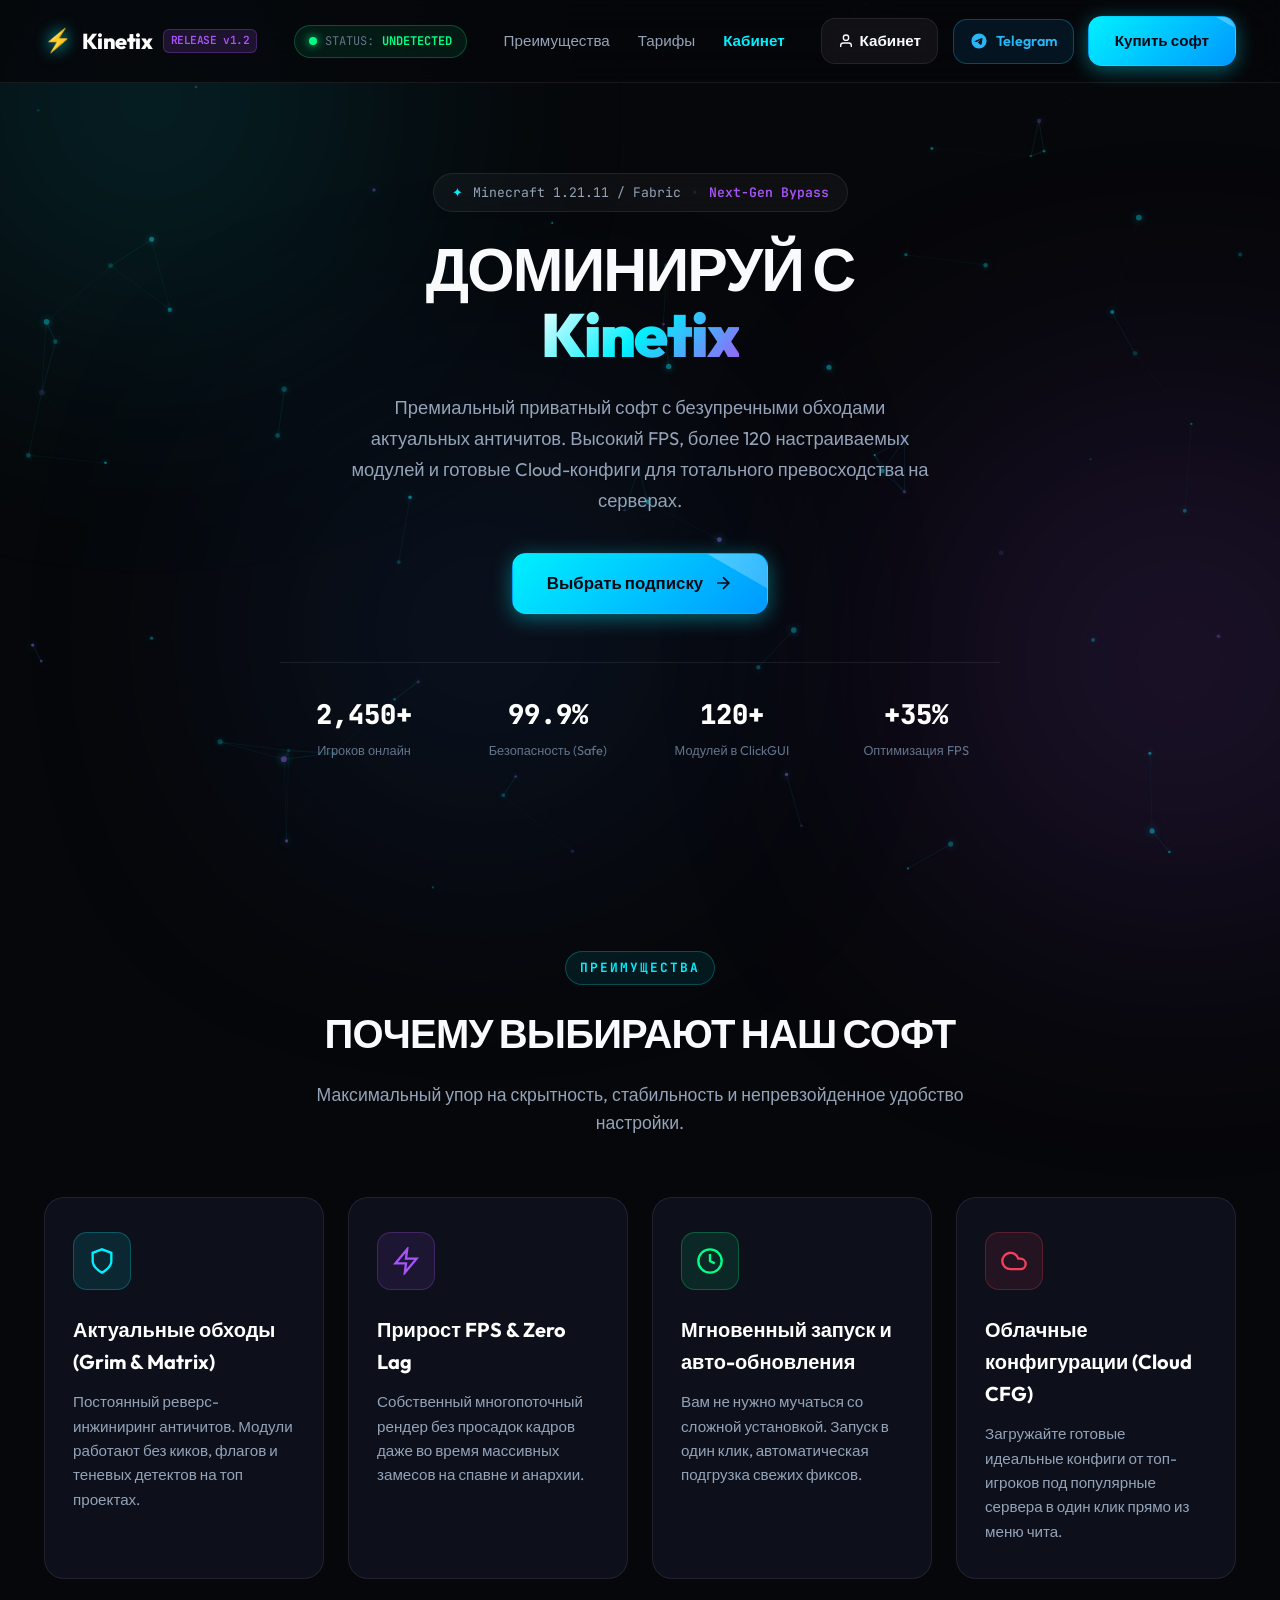
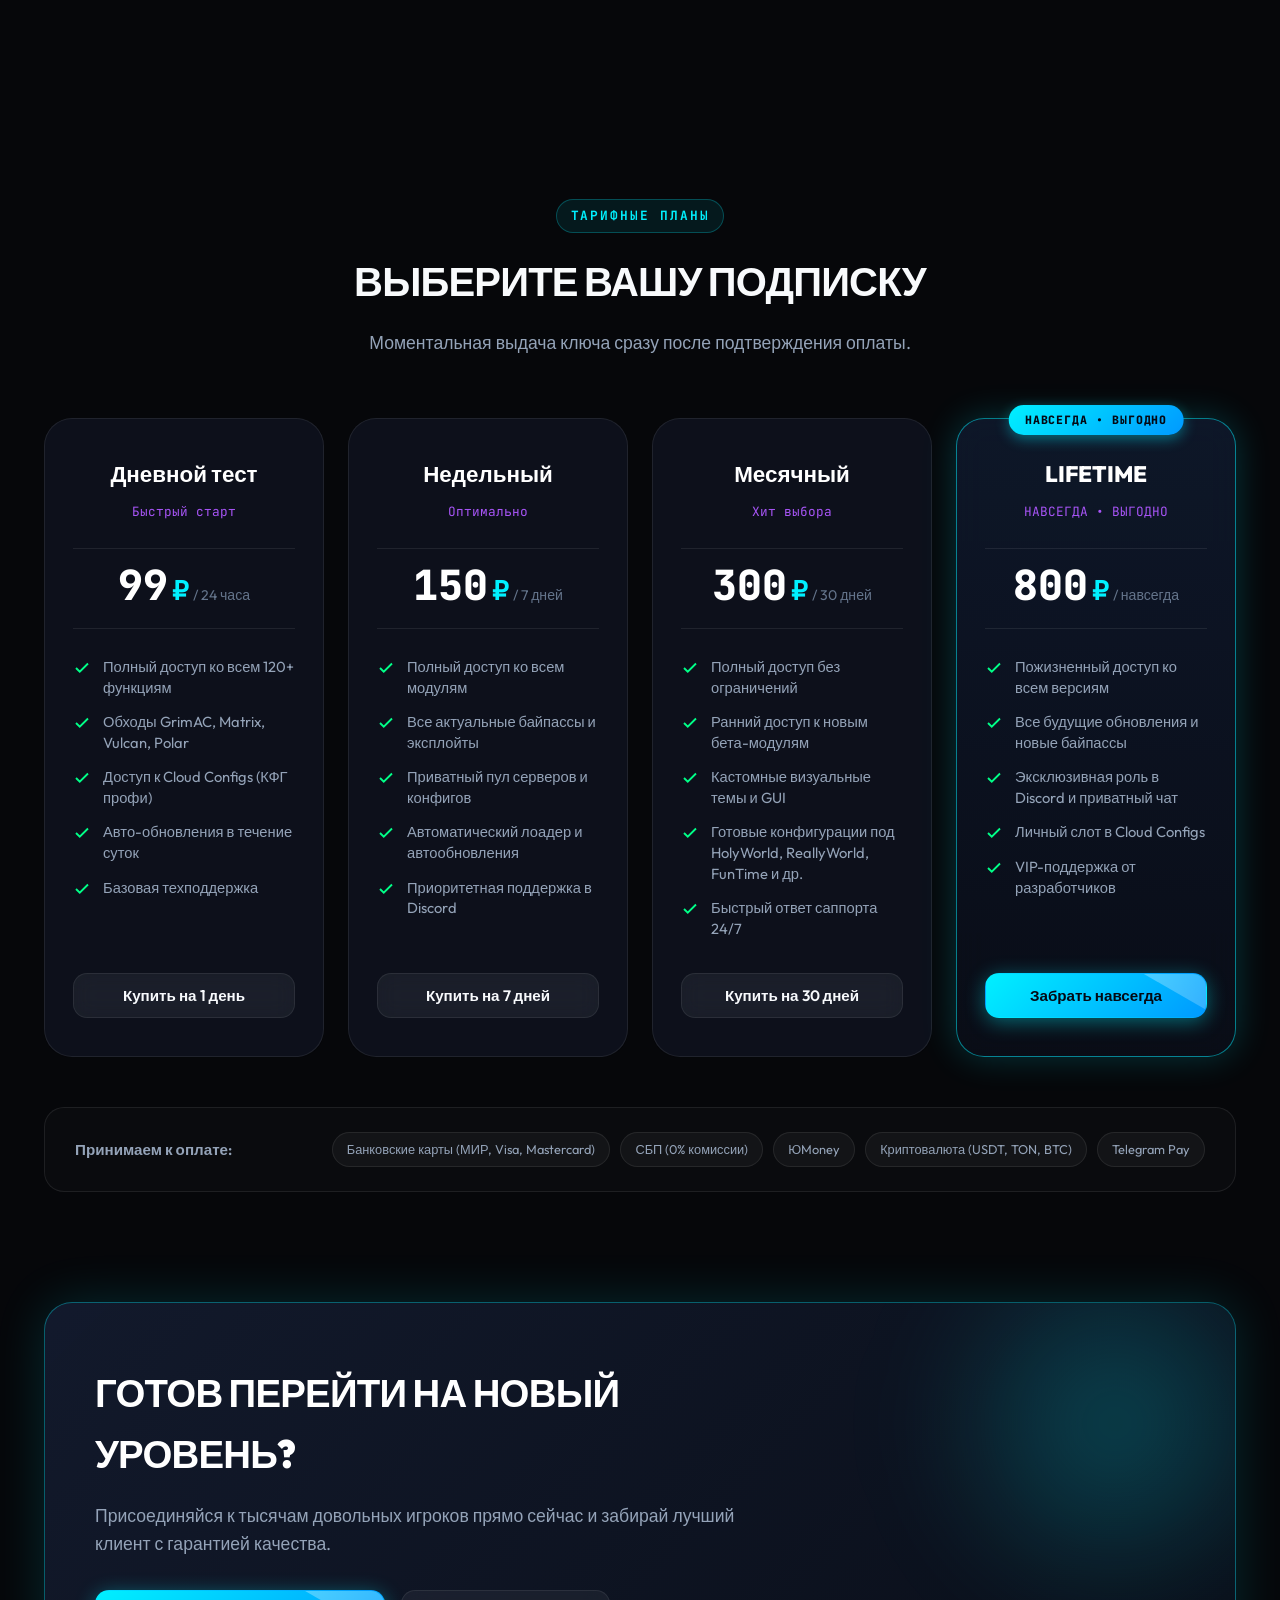
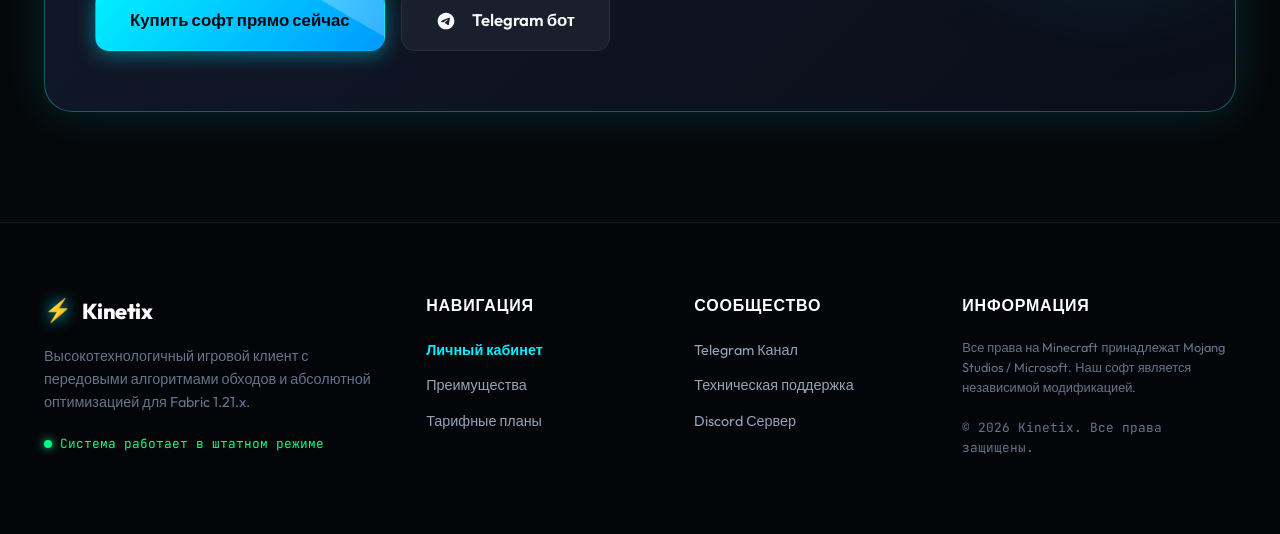
==== index.html @ cd83b794 "Add files via upload" ====
<!DOCTYPE html>
<html lang="ru">
<head>
  <meta charset="UTF-8">
  <meta name="viewport" content="width=device-width, initial-scale=1.0">
  <title>KINETIX CLIENT — Приватный софт для Minecraft 1.21.x</title>
  <meta name="description" content="Топовый приватный софт для Minecraft 1.21.x Fabric. Обходы GrimAC, Matrix, Vulcan. Высокий FPS, 120+ модулей, Cloud CFG.">
  <link rel="icon" type="image/svg+xml" href="data:image/svg+xml,<svg xmlns='http://www.w3.org/2000/svg' viewBox='0 0 100 100'><text y='.9em' font-size='90'>⚡</text></svg>">
  <link rel="preconnect" href="https://fonts.googleapis.com">
  <link rel="preconnect" href="https://fonts.gstatic.com" crossorigin>
  <link href="https://fonts.googleapis.com/css2?family=Outfit:wght@300;400;500;600;700;800;900&family=JetBrains+Mono:wght@400;500;700&display=swap" rel="stylesheet">
  <link rel="stylesheet" href="styles.css">
</head>
<body>
  <!-- Canvas для анимированных неоновых кибер-частиц -->
  <canvas id="cyberCanvas"></canvas>

  <!-- Фоновые неоновые световые пятна (Glow Orbs) -->
  <div class="glow-orb orb-1"></div>
  <div class="glow-orb orb-2"></div>
  <div class="glow-orb orb-3"></div>

  <!-- Навигация -->
  <header class="navbar">
    <div class="container nav-container">
      <a href="#" class="logo">
        <span class="logo-icon">⚡</span>
        <span class="logo-text" id="logoText">KINETIX</span>
        <span class="logo-badge" id="logoBadge">v1.2</span>
      </a>

      <div class="status-pill">
        <span class="status-dot"></span>
        <span class="status-title">STATUS:</span>
        <span class="status-value" id="navStatus">UNDETECTED</span>
      </div>

      <nav class="nav-links" id="navLinks">
        <a href="#features">Преимущества</a>
        <!-- <a href="#modules">Модули</a> -->
        <a href="#pricing">Тарифы</a>
        <!-- <a href="#faq">FAQ</a> -->
        <a href="dashboard.html" style="color: var(--neon-cyan); font-weight: 600;">Кабинет</a>
      </nav>

      <div class="nav-actions">
        <a href="dashboard.html" class="btn btn-secondary" id="navDashBtn" style="display: inline-flex; align-items: center; gap: 6px; padding: 10px 16px;">
          <svg width="16" height="16" viewBox="0 0 24 24" fill="none" stroke="currentColor" stroke-width="2">
            <path d="M20 21v-2a4 4 0 0 0-4-4H8a4 4 0 0 0-4 4v2"></path>
            <circle cx="12" cy="7" r="4"></circle>
          </svg>
          <span id="navDashText">Кабинет</span>
        </a>
        <a href="#" class="btn-community tg-btn" id="navTelegram" target="_blank" rel="noopener">
          <svg width="18" height="18" viewBox="0 0 24 24" fill="currentColor">
            <path d="M12 2C6.48 2 2 6.48 2 12s4.48 10 10 10 10-4.48 10-10S17.52 2 12 2zm4.64 6.8c-.15 1.58-.8 5.42-1.13 7.19-.14.75-.42 1-.68 1.03-.58.05-1.02-.38-1.58-.75-.88-.58-1.38-.94-2.23-1.5-.99-.65-.35-1.01.22-1.59.15-.15 2.71-2.48 2.76-2.69a.2.2 0 00-.05-.18c-.06-.05-.14-.03-.21-.02-.09.02-1.49.95-4.22 2.79-.4.27-.76.41-1.08.4-.36-.01-1.04-.2-1.55-.37-.63-.2-1.12-.31-1.08-.66.02-.18.27-.36.75-.55 2.92-1.27 4.86-2.11 5.83-2.51 2.78-1.16 3.35-1.36 3.73-1.36.08 0 .27.02.39.12.1.08.13.19.14.27-.01.06.01.24 0 .38z"/>
          </svg>
          Telegram
        </a>
        <a href="#pricing" class="btn btn-primary btn-glow">Купить софт</a>
        <button class="burger-btn" id="burgerBtn" aria-label="Меню">
          <span></span>
          <span></span>
          <span></span>
        </button>
      </div>
    </div>
  </header>

  <!-- Hero секция -->
  <section class="hero-section">
    <div class="container hero-grid">
      <div class="hero-content">
        <div class="hero-tag">
          <span class="tag-sparkle">✦</span>
          <span id="heroGameVersion">Minecraft 1.21.x / Fabric</span>
          <span class="tag-divider">•</span>
          <span class="tag-accent">Next-Gen Bypass</span>
        </div>

        <h1 class="hero-title">
          ДОМИНИРУЙ С <br>
          <span class="gradient-text neon-pulse" id="heroClientName">KINETIX</span>
        </h1>

        <p class="hero-subtitle">
          Премиальный приватный софт с безупречными обходами актуальных античитов. Высокий FPS, более 120 настраиваемых модулей и готовые Cloud-конфиги для тотального превосходства на серверах.
        </p>

        <div class="hero-cta-group">
          <a href="#pricing" class="btn btn-primary btn-xl btn-glow">
            <span>Выбрать подписку</span>
            <svg width="20" height="20" viewBox="0 0 24 24" fill="none" stroke="currentColor" stroke-width="2">
              <path d="M5 12h14M12 5l7 7-7 7"/>
            </svg>
          </a>
          <!-- <a href="#" class="btn btn-secondary btn-xl" id="heroDiscord" target="_blank" rel="noopener">
            <svg width="20" height="20" viewBox="0 0 24 24" fill="currentColor">
              <path d="M20.317 4.37a19.791 19.791 0 0 0-4.885-1.515.074.074 0 0 0-.079.037c-.21.375-.444.864-.608 1.25a18.27 18.27 0 0 0-5.487 0 12.64 12.64 0 0 0-.617-1.25.077.077 0 0 0-.079-.037A19.736 19.736 0 0 0 3.677 4.37a.07.07 0 0 0-.032.027C.533 9.046-.32 13.58.099 18.057a.082.082 0 0 0 .031.057 19.9 19.9 0 0 0 5.993 3.03.078.078 0 0 0 .084-.028 14.09 14.09 0 0 0 1.226-1.994.076.076 0 0 0-.041-.106 13.107 13.107 0 0 1-1.872-.892.077.077 0 0 1-.008-.128 10.2 10.2 0 0 0 .372-.292.074.074 0 0 1 .077-.01c3.929 1.793 8.18 1.793 12.061 0a.074.074 0 0 1 .078.01c.12.098.246.198.373.292a.077.077 0 0 1-.006.127 12.299 12.299 0 0 1-1.873.894.077.077 0 0 0-.041.107c.36.698.772 1.362 1.225 1.993a.076.076 0 0 0 .084.028 19.839 19.839 0 0 0 6.002-3.03.077.077 0 0 0 .032-.054c.5-5.177-.838-9.674-3.549-13.66a.061.061 0 0 0-.031-.028zM8.02 15.33c-1.183 0-2.157-1.085-2.157-2.419 0-1.333.956-2.419 2.157-2.419 1.21 0 2.176 1.096 2.157 2.42 0 1.333-.956 2.418-2.157 2.418zm7.975 0c-1.183 0-2.157-1.085-2.157-2.419 0-1.333.955-2.419 2.157-2.419 1.21 0 2.176 1.096 2.157 2.42 0 1.333-.946 2.418-2.157 2.418z"/>
            </svg>
            <span>Discord сообщество</span>
          </a> -->
        </div>

        <div class="hero-stats">
          <div class="stat-card">
            <div class="stat-num" id="statUsers">2,450+</div>
            <div class="stat-label">Игроков онлайн</div>
          </div>
          <div class="stat-card">
            <div class="stat-num neon-green" id="statBypasses">99.9%</div>
            <div class="stat-label">Безопасность (Safe)</div>
          </div>
          <div class="stat-card">
            <div class="stat-num" id="statModules">120+</div>
            <div class="stat-label">Модулей в ClickGUI</div>
          </div>
          <div class="stat-card">
            <div class="stat-num neon-cyan" id="statFps">+35%</div>
            <div class="stat-label">Оптимизация FPS</div>
          </div>
        </div>
      </div>

      <!-- Презентация актуального меню чита Kinetix (сохранена в коде, но скрыта) -->
      <div class="hero-visual" style="display: none;">
        <!-- Переключатель режимов презентации -->
        <div class="preview-mode-bar">
          <button class="preview-mode-btn active" data-view="clickgui">
            <span class="btn-dot"></span>
            <span>⚡ Актуальное ClickGUI</span>
          </button>
          <button class="preview-mode-btn" data-view="screenshot">
            <svg width="14" height="14" viewBox="0 0 24 24" fill="none" stroke="currentColor" stroke-width="2"><path d="M23 19a2 2 0 0 1-2 2H3a2 2 0 0 1-2-2V8a2 2 0 0 1 2-2h4l2-3h6l2 3h4a2 2 0 0 1 2 2z"/><circle cx="12" cy="13" r="4"/></svg>
            <span>📸 Скриншот из игры (HUD)</span>
          </button>
          <button class="preview-mode-btn" data-view="mainmenu">
            <svg width="14" height="14" viewBox="0 0 24 24" fill="none" stroke="currentColor" stroke-width="2"><polygon points="5 3 19 12 5 21 5 3"/></svg>
            <span>🌌 Главное меню 3D</span>
          </button>
        </div>

        <div class="preview-view active" id="viewClickGui">

          <!-- Верхняя плашка выбора тем оформления (Theme Bar из Gui.java) -->
          <div class="clickgui-theme-bar">
            <div class="theme-bar-left">
              <span class="theme-k-badge">K</span>
              <span class="theme-title">Kinetix client</span>
              <span class="theme-sep">/</span>
              <span class="theme-sub">Themes</span>
            </div>
            <div class="theme-palette">
              <button class="theme-dot active" data-color="#b829ea" data-glow="rgba(184, 41, 234, 0.45)" title="Neon Violet" style="--c: #b829ea;"></button>
              <button class="theme-dot" data-color="#00f0ff" data-glow="rgba(0, 240, 255, 0.45)" title="Cyber Cyan" style="--c: #00f0ff;"></button>
              <button class="theme-dot" data-color="#10b981" data-glow="rgba(16, 185, 129, 0.45)" title="Emerald Green" style="--c: #10b981;"></button>
              <button class="theme-dot" data-color="#ff6b4a" data-glow="rgba(255, 107, 74, 0.45)" title="Sunset Coral" style="--c: #ff6b4a;"></button>
              <button class="theme-dot" data-color="#f8fafc" data-glow="rgba(248, 250, 252, 0.35)" title="Monochrome White" style="--c: #f8fafc;"></button>
            </div>
          </div>

          <!-- Главное окно ClickGUI чита -->
          <div class="gui-window-wrapper">
            <div class="gui-window actual-clickgui">
              <div class="clickgui-layout">
                <!-- Сайдбар чита: буква K в левом верхнем углу и аватарка в нижнем углу -->
                <div class="clickgui-sidebar">
                  <div class="sidebar-top">
                    <!-- Буква K в левом верхнем углу меню чита -->
                    <div class="sidebar-k-logo" title="Kinetix Client">K</div>
                    <div class="sidebar-divider"></div>
                    <!-- Иконки категорий (Combat, Move, Render, Player, World, Configs) -->
                    <div class="sidebar-categories">
                      <button class="cat-btn active" data-category="combat" title="Combat (Бой)">
                        <span class="cat-icon">⚔️</span>
                        <span class="cat-label">Combat</span>
                      </button>
                      <button class="cat-btn" data-category="movement" title="Movement (Движение)">
                        <span class="cat-icon">⚡</span>
                        <span class="cat-label">Move</span>
                      </button>
                      <button class="cat-btn" data-category="render" title="Render (Визуалы / ESP)">
                        <span class="cat-icon">👁️</span>
                        <span class="cat-label">Render</span>
                      </button>
                      <button class="cat-btn" data-category="player" title="Player (Игрок)">
                        <span class="cat-icon">🛡️</span>
                        <span class="cat-label">Player</span>
                      </button>
                      <button class="cat-btn" data-category="world" title="World (Мир)">
                        <span class="cat-icon">🌐</span>
                        <span class="cat-label">World</span>
                      </button>
                      <button class="cat-btn" data-category="configs" title="Configs (Конфиги)">
                        <span class="cat-icon">⚙️</span>
                        <span class="cat-label">Configs</span>
                      </button>
                    </div>
                  </div>

                  <!-- Аватарка в левом нижнем углу меню (актуальный арт Kinetix) -->
                  <div class="sidebar-bottom">
                    <div class="clickgui-avatar-box" title="Профиль: btw1o (Владелец Kinetix)">
                      <img src="images/avatar.png" alt="Kinetix Avatar" class="clickgui-avatar-img">
                      <span class="avatar-online-dot"></span>
                    </div>
                  </div>
                </div>

                <!-- Основная рабочая область меню -->
                <div class="clickgui-main">
                  <!-- Верхняя полоса навигации и поиска -->
                  <div class="clickgui-header">
                    <div class="header-breadcrumb">
                      <span class="breadcrumb-k">K</span>
                      <span class="breadcrumb-client">Kinetix client</span>
                      <span class="breadcrumb-arrow">›</span>
                      <span class="breadcrumb-cat" id="guiActiveCatTitle">Combat</span>
                    </div>

                    <div class="header-search">
                      <svg width="13" height="13" viewBox="0 0 24 24" fill="none" stroke="currentColor" stroke-width="2"><circle cx="11" cy="11" r="8"/><line x1="21" y1="21" x2="16.65" y2="16.65"/></svg>
                      <input type="text" id="guiSearchInput" placeholder="Поиск модулей..." autocomplete="off">
                    </div>
                  </div>

                  <!-- Двухколоночный грид модулей чита -->
                  <div class="clickgui-modules-container" id="clickguiModulesGrid">
                    <!-- Заполняется скриптом из актуальной базы модулей -->
                  </div>

                </div>
              </div>
            </div>
            <div class="gui-glow-shadow" id="guiGlowShadow"></div>
          </div>
        </div>

        <!-- 2. Просмотр реального скриншота из игры (HUD + Водяной знак + ESP) -->
        <div class="preview-view" id="viewScreenshot" style="display: none;">
          <div class="screenshot-card">
            <div class="screenshot-header">
              <div class="sh-left">
                <span class="sh-badge-live">● LIVE SCREENSHOT</span>
                <span class="sh-title">Minecraft 1.21.4 (Fabric) — Kinetix Client HUD</span>
              </div>
              <a href="images/hud_preview.png" target="_blank" class="btn-open-full">
                <svg width="14" height="14" viewBox="0 0 24 24" fill="none" stroke="currentColor" stroke-width="2"><path d="M18 13v6a2 2 0 0 1-2 2H5a2 2 0 0 1-2-2V8a2 2 0 0 1 2-2h6"/><polyline points="15 3 21 3 21 9"/><line x1="10" y1="14" x2="21" y2="3"/></svg>
                В полном размере
              </a>
            </div>
            <div class="screenshot-img-box">
              <img src="images/hud_preview.png" alt="Kinetix Client In-game HUD" class="real-mc-screenshot">
              <div class="screenshot-pin pin-watermark">
                <div class="pin-dot"></div>
                <div class="pin-popup">Новый логотип K и водяной знак Kinetix client</div>
              </div>
              <div class="screenshot-pin pin-potions">
                <div class="pin-dot"></div>
                <div class="pin-popup">Статус активных зелий и эффектов</div>
              </div>
              <div class="screenshot-pin pin-esp">
                <div class="pin-dot"></div>
                <div class="pin-popup">ESP подсветка предметов и трассеры</div>
              </div>
            </div>
          </div>
        </div>

        <!-- 3. Просмотр 3D Главного меню чита -->
        <div class="preview-view" id="viewMainMenu" style="display: none;">
          <div class="screenshot-card">
            <div class="screenshot-header">
              <div class="sh-left">
                <span class="sh-badge-menu">★ 3D NEON DESIGN</span>
                <span class="sh-title">Фирменное главное меню и экран AltManager Kinetix</span>
              </div>
              <a href="images/banner.png" target="_blank" class="btn-open-full">
                <svg width="14" height="14" viewBox="0 0 24 24" fill="none" stroke="currentColor" stroke-width="2"><path d="M18 13v6a2 2 0 0 1-2 2H5a2 2 0 0 1-2-2V8a2 2 0 0 1 2-2h6"/><polyline points="15 3 21 3 21 9"/><line x1="10" y1="14" x2="21" y2="3"/></svg>
                В полном размере
              </a>
            </div>
            <div class="screenshot-img-box">
              <img src="images/banner.png" alt="Kinetix Client 3D Main Menu" class="real-mc-screenshot">
            </div>
          </div>
        </div>
      </div>
    </div>
  </section>

  <!-- Секция преимуществ -->
  <section class="section" id="features">
    <div class="container">
      <div class="section-header">
        <span class="badge-sub">ПРЕИМУЩЕСТВА</span>
        <h2 class="section-title">ПОЧЕМУ ВЫБИРАЮТ НАШ СОФТ</h2>
        <p class="section-desc">Максимальный упор на скрытность, стабильность и непревзойденное удобство настройки.</p>
      </div>

      <div class="features-grid">
        <div class="feature-card">
          <div class="feature-icon-box cyan">
            <svg width="28" height="28" viewBox="0 0 24 24" fill="none" stroke="currentColor" stroke-width="2">
              <path d="M12 22s8-4 8-10V5l-8-3-8 3v7c0 6 8 10 8 10z"/>
            </svg>
          </div>
          <h3>Актуальные обходы (Grim & Matrix)</h3>
          <p>Постоянный реверс-инжиниринг античитов. Модули работают без киков, флагов и теневых детектов на топ проектах.</p>
          <div class="card-glow"></div>
        </div>

        <div class="feature-card">
          <div class="feature-icon-box purple">
            <svg width="28" height="28" viewBox="0 0 24 24" fill="none" stroke="currentColor" stroke-width="2">
              <polygon points="13 2 3 14 12 14 11 22 21 10 12 10 13 2"/>
            </svg>
          </div>
          <h3>Прирост FPS & Zero Lag</h3>
          <p>Собственный многопоточный рендер без просадок кадров даже во время массивных замесов на спавне и анархии.</p>
          <div class="card-glow"></div>
        </div>

        <div class="feature-card">
          <div class="feature-icon-box green">
            <svg width="28" height="28" viewBox="0 0 24 24" fill="none" stroke="currentColor" stroke-width="2">
              <circle cx="12" cy="12" r="10"/>
              <polyline points="12 6 12 12 16 14"/>
            </svg>
          </div>
          <h3>Мгновенный запуск и авто-обновления</h3>
          <p>Вам не нужно мучаться со сложной установкой. Запуск в один клик, автоматическая подгрузка свежих фиксов.</p>
          <div class="card-glow"></div>
        </div>

        <div class="feature-card">
          <div class="feature-icon-box pink">
            <svg width="28" height="28" viewBox="0 0 24 24" fill="none" stroke="currentColor" stroke-width="2">
              <path d="M17.5 19H9a7 7 0 1 1 6.71-9h1.79a4.5 4.5 0 1 1 0 9Z"/>
            </svg>
          </div>
          <h3>Облачные конфигурации (Cloud CFG)</h3>
          <p>Загружайте готовые идеальные конфиги от топ-игроков под популярные сервера в один клик прямо из меню чита.</p>
          <div class="card-glow"></div>
        </div>
      </div>
    </div>
  </section>



  <!-- Секция модулей чита (сохранена в коде, но скрыта от отображения) -->
  <section class="section modules-section" id="modules" style="display: none;">
    <div class="container">
      <div class="section-header">
        <span class="badge-sub">ФУНКЦИОНАЛ</span>
        <h2 class="section-title">АРСЕНАЛ ИЗ 120+ МОДУЛЕЙ</h2>
        <p class="section-desc">Гибкая система настроек под любой стиль игры: от легитного PvP до жесткого рейдж-режима.</p>
      </div>

      <!-- Фильтр категорий -->
      <div class="module-filter-bar">
        <button class="filter-btn active" data-category="all">Все модули</button>
        <button class="filter-btn" data-category="combat">⚔️ Combat</button>
        <button class="filter-btn" data-category="movement">⚡ Movement</button>
        <button class="filter-btn" data-category="render">👁️ Visuals</button>
        <button class="filter-btn" data-category="player">🛡️ Player</button>
        <button class="filter-btn" data-category="world">🌐 World</button>
      </div>

      <!-- Грид модулей (заполняется динамически из config.js) -->
      <div class="modules-grid" id="modulesGrid"></div>
    </div>
  </section>

  <!-- Секция тарифов -->
  <section class="section pricing-section" id="pricing">
    <div class="container">
      <div class="section-header">
        <span class="badge-sub">ТАРИФНЫЕ ПЛАНЫ</span>
        <h2 class="section-title">ВЫБЕРИТЕ ВАШУ ПОДПИСКУ</h2>
        <p class="section-desc">Моментальная выдача ключа сразу после подтверждения оплаты.</p>
      </div>

      <div class="pricing-grid" id="pricingGrid">
        <!-- Карточки тарифов генерируются через config.js -->
      </div>

      <!-- Способы оплаты баннер -->
      <div class="payment-methods-banner">
        <span class="methods-title">Принимаем к оплате:</span>
        <div class="methods-list">
          <span class="pay-chip">Банковские карты (МИР, Visa, Mastercard)</span>
          <span class="pay-chip">СБП (0% комиссии)</span>
          <span class="pay-chip">ЮMoney</span>
          <span class="pay-chip">Криптовалюта (USDT, TON, BTC)</span>
          <span class="pay-chip">Telegram Pay</span>
        </div>
      </div>
    </div>
  </section>

  <!-- FAQ секция (сохранена в коде, но скрыта от отображения) -->
  <section class="section faq-section" id="faq" style="display: none;">
    <div class="container faq-container">
      <div class="section-header">
        <span class="badge-sub">FAQ</span>
        <h2 class="section-title">ЧАСТО ЗАДАВАЕМЫЕ ВОПРОСЫ</h2>
        <p class="section-desc">Ответы на самые популярные вопросы по установке, функционалу и безопасности.</p>
      </div>

      <div class="faq-list" id="faqList">
        <!-- Аккордеон FAQ генерируется через config.js -->
      </div>
    </div>
  </section>

  <!-- CTA финальный блок -->
  <section class="cta-banner-section">
    <div class="container">
      <div class="cta-banner">
        <div class="cta-content">
          <h2>ГОТОВ ПЕРЕЙТИ НА НОВЫЙ УРОВЕНЬ?</h2>
          <p>Присоединяйся к тысячам довольных игроков прямо сейчас и забирай лучший клиент с гарантией качества.</p>
          <div class="cta-buttons">
            <a href="#pricing" class="btn btn-primary btn-xl btn-glow">Купить софт прямо сейчас</a>
            <a href="https://t.me/kinetixclient_bot" class="btn btn-secondary btn-xl" id="ctaTgBtn" target="_blank" rel="noopener">
              <svg width="20" height="20" viewBox="0 0 24 24" fill="currentColor" style="margin-right: 6px;">
                <path d="M12 2C6.48 2 2 6.48 2 12s4.48 10 10 10 10-4.48 10-10S17.52 2 12 2zm4.64 6.8c-.15 1.58-.8 5.42-1.13 7.19-.14.75-.42 1-.68 1.03-.58.05-1.02-.38-1.58-.75-.88-.58-1.38-.94-2.23-1.5-.99-.65-.35-1.01.22-1.59.15-.15 2.71-2.48 2.76-2.69a.2.2 0 00-.05-.18c-.06-.05-.14-.03-.21-.02-.09.02-1.49.95-4.22 2.79-.4.27-.76.41-1.08.4-.36-.01-1.04-.2-1.55-.37-.63-.2-1.12-.31-1.08-.66.02-.18.27-.36.75-.55 2.92-1.27 4.86-2.11 5.83-2.51 2.78-1.16 3.35-1.36 3.73-1.36.08 0 .27.02.39.12.1.08.13.19.14.27-.01.06.01.24 0 .38z"/>
              </svg>
              <span>Telegram бот</span>
            </a>
          </div>
        </div>
        <div class="cta-graphic">
          <div class="energy-circle"></div>
        </div>
      </div>
    </div>
  </section>

  <!-- Подвал сайта -->
  <footer class="footer">
    <div class="container footer-container">
      <div class="footer-col brand-col">
        <div class="logo">
          <span class="logo-icon">⚡</span>
          <span class="logo-text" id="footerLogoText">KINETIX</span>
        </div>
        <p class="footer-desc">
          Высокотехнологичный игровой клиент с передовыми алгоритмами обходов и абсолютной оптимизацией для Fabric 1.21.x.
        </p>
        <div class="footer-status">
          <span class="status-dot"></span> Система работает в штатном режиме
        </div>
      </div>

      <div class="footer-col">
        <h4>Навигация</h4>
        <ul class="footer-links">
          <li><a href="dashboard.html" style="color: var(--neon-cyan); font-weight: 600;">Личный кабинет</a></li>
          <li><a href="#features">Преимущества</a></li>
          <!-- <li><a href="#modules">Каталог модулей</a></li> -->
          <li><a href="#pricing">Тарифные планы</a></li>
          <!-- <li><a href="#faq">Ответы на вопросы</a></li> -->
        </ul>
      </div>

      <div class="footer-col">
        <h4>Сообщество</h4>
        <ul class="footer-links">
          <li><a href="#" id="footerTgChannel" target="_blank" rel="noopener">Telegram Канал</a></li>
          <li><a href="#" id="footerTgSupport" target="_blank" rel="noopener">Техническая поддержка</a></li>
          <li><a href="#" id="footerDiscord" target="_blank" rel="noopener">Discord Сервер</a></li>
        </ul>
      </div>

      <div class="footer-col disclaimer-col">
        <h4>Информация</h4>
        <p class="disclaimer-text">
          Все права на Minecraft принадлежат Mojang Studios / Microsoft. Наш софт является независимой модификацией.
        </p>
        <div class="copyright">
          © 2026 <span id="footerClientName">KINETIX</span>. Все права защищены.
        </div>
      </div>
    </div>
  </footer>

  <!-- Модальное окно покупки (Purchase Modal) -->
  <div class="modal-overlay" id="purchaseModal">
    <div class="modal-card">
      <button class="modal-close" id="modalClose" aria-label="Закрыть">✕</button>

      <div class="modal-header">
        <div class="modal-badge" id="modalPlanBadge">Тариф</div>
        <h3 class="modal-title" id="modalPlanName">Оформление подписки</h3>
        <div class="modal-price-tag">
          К оплате: <span class="modal-price" id="modalPlanPrice">499 ₽</span>
        </div>
        <div class="modal-user-pill" style="margin-top: 10px; display: inline-flex; align-items: center; gap: 6px; background: rgba(0, 240, 255, 0.08); border: 1px solid rgba(0, 240, 255, 0.2); border-radius: 20px; padding: 4px 12px; font-size: 0.82rem; color: #a1a1aa;">
          <span>Покупатель:</span> <strong id="modalUserName" style="color: var(--neon-cyan);">—</strong>
        </div>
      </div>

      <div class="modal-body">
        <p class="modal-instructions">
          Выберите удобный способ связи для мгновенного получения ключа и инструкции:
        </p>

        <div class="payment-options">
          <a href="#" class="pay-option tg-option" id="modalPayTg" target="_blank" rel="noopener">
            <div class="pay-option-icon">
              <svg width="24" height="24" viewBox="0 0 24 24" fill="currentColor">
                <path d="M12 2C6.48 2 2 6.48 2 12s4.48 10 10 10 10-4.48 10-10S17.52 2 12 2zm4.64 6.8c-.15 1.58-.8 5.42-1.13 7.19-.14.75-.42 1-.68 1.03-.58.05-1.02-.38-1.58-.75-.88-.58-1.38-.94-2.23-1.5-.99-.65-.35-1.01.22-1.59.15-.15 2.71-2.48 2.76-2.69a.2.2 0 00-.05-.18c-.06-.05-.14-.03-.21-.02-.09.02-1.49.95-4.22 2.79-.4.27-.76.41-1.08.4-.36-.01-1.04-.2-1.55-.37-.63-.2-1.12-.31-1.08-.66.02-.18.27-.36.75-.55 2.92-1.27 4.86-2.11 5.83-2.51 2.78-1.16 3.35-1.36 3.73-1.36.08 0 .27.02.39.12.1.08.13.19.14.27-.01.06.01.24 0 .38z"/>
              </svg>
            </div>
            <div class="pay-option-text">
              <strong>Купить через Telegram</strong>
              <span>Бот или менеджер (СБП, Карты, ЮMoney, Крипта)</span>
            </div>
            <span class="pay-arrow">→</span>
          </a>

          <a href="#" class="pay-option ds-option" id="modalPayDs" target="_blank" rel="noopener">
            <div class="pay-option-icon">
              <svg width="24" height="24" viewBox="0 0 24 24" fill="currentColor">
                <path d="M20.317 4.37a19.791 19.791 0 0 0-4.885-1.515.074.074 0 0 0-.079.037c-.21.375-.444.864-.608 1.25a18.27 18.27 0 0 0-5.487 0 12.64 12.64 0 0 0-.617-1.25.077.077 0 0 0-.079-.037A19.736 19.736 0 0 0 3.677 4.37a.07.07 0 0 0-.032.027C.533 9.046-.32 13.58.099 18.057a.082.082 0 0 0 .031.057 19.9 19.9 0 0 0 5.993 3.03.078.078 0 0 0 .084-.028 14.09 14.09 0 0 0 1.226-1.994.076.076 0 0 0-.041-.106 13.107 13.107 0 0 1-1.872-.892.077.077 0 0 1-.008-.128 10.2 10.2 0 0 0 .372-.292.074.074 0 0 1 .077-.01c3.929 1.793 8.18 1.793 12.061 0a.074.074 0 0 1 .078.01c.12.098.246.198.373.292a.077.077 0 0 1-.006.127 12.299 12.299 0 0 1-1.873.894.077.077 0 0 0-.041.107c.36.698.772 1.362 1.225 1.993a.076.076 0 0 0 .084.028 19.839 19.839 0 0 0 6.002-3.03.077.077 0 0 0 .032-.054c.5-5.177-.838-9.674-3.549-13.66a.061.061 0 0 0-.031-.028z"/>
              </svg>
            </div>
            <div class="pay-option-text">
              <strong>Купить через Discord</strong>
              <span>Создать тикет в канале #tickets</span>
            </div>
            <span class="pay-arrow">→</span>
          </a>
        </div>

        <div class="modal-footer-note">
          <svg width="16" height="16" viewBox="0 0 24 24" fill="none" stroke="currentColor" stroke-width="2">
            <rect x="3" y="11" width="18" height="11" rx="2" ry="2"/>
            <path d="M7 11V7a5 5 0 0 1 10 0v4"/>
          </svg>
          Выдача лицензионного ключа происходит автоматически сразу после проверки транзакции.
        </div>
      </div>
    </div>
  </div>

  <!-- Скрипты -->
  <script src="config.js"></script>
  <script src="script.js"></script>
</body>
</html>
---- styles.css ----
/* ===================================================
   CYBER NEON DARK THEME — STYLES
   =================================================== */

:root {
  --bg-main: #06070a;
  --bg-surface: #0c0f17;
  --bg-card: rgba(16, 21, 34, 0.75);
  --bg-card-hover: rgba(22, 29, 48, 0.9);
  --bg-glass: rgba(255, 255, 255, 0.03);
  
  --border-subtle: rgba(255, 255, 255, 0.08);
  --border-glow: rgba(0, 240, 255, 0.35);
  
  --neon-cyan: #00f0ff;
  --neon-cyan-glow: rgba(0, 240, 255, 0.4);
  --neon-purple: #a855f7;
  --neon-purple-glow: rgba(168, 85, 247, 0.4);
  --neon-green: #00ff88;
  --neon-green-glow: rgba(0, 255, 136, 0.4);
  --neon-pink: #f43f5e;
  
  --text-primary: #f8fafc;
  --text-secondary: #94a3b8;
  --text-muted: #64748b;
  
  --font-main: 'Outfit', -apple-system, BlinkMacSystemFont, sans-serif;
  --font-mono: 'JetBrains Mono', monospace;
  
  --radius-sm: 8px;
  --radius-md: 14px;
  --radius-lg: 20px;
  --radius-xl: 28px;
  
  --transition: all 0.3s cubic-bezier(0.16, 1, 0.3, 1);
}

*, *::before, *::after {
  box-sizing: border-box;
  margin: 0;
  padding: 0;
}

html {
  scroll-behavior: smooth;
  color-scheme: dark;
}

body {
  font-family: var(--font-main);
  background-color: var(--bg-main);
  color: var(--text-primary);
  line-height: 1.6;
  overflow-x: hidden;
  position: relative;
  min-height: 100vh;
}

/* Фоновый Canvas и световые шары */
#cyberCanvas {
  position: fixed;
  top: 0;
  left: 0;
  width: 100%;
  height: 100%;
  pointer-events: none;
  z-index: 0;
  opacity: 0.65;
}

.glow-orb {
  position: fixed;
  border-radius: 50%;
  filter: blur(140px);
  pointer-events: none;
  z-index: 0;
  opacity: 0.35;
  animation: floatOrb 18s ease-in-out infinite alternate;
}

.orb-1 {
  width: 500px;
  height: 500px;
  background: radial-gradient(circle, var(--neon-cyan) 0%, transparent 70%);
  top: -150px;
  left: -100px;
}

.orb-2 {
  width: 600px;
  height: 600px;
  background: radial-gradient(circle, var(--neon-purple) 0%, transparent 70%);
  top: 40%;
  right: -200px;
  animation-duration: 22s;
}

.orb-3 {
  width: 450px;
  height: 450px;
  background: radial-gradient(circle, #3b82f6 0%, transparent 70%);
  bottom: 5%;
  left: 20%;
  animation-duration: 16s;
}

@keyframes floatOrb {
  0% { transform: translate(0, 0) scale(1); }
  50% { transform: translate(40px, 60px) scale(1.1); }
  100% { transform: translate(-30px, 30px) scale(0.95); }
}

/* Контейнеры */
.container {
  max-width: 1240px;
  margin: 0 auto;
  padding: 0 24px;
  position: relative;
  z-index: 1;
}

.section {
  padding: 110px 0;
  position: relative;
  z-index: 1;
}

.section-header {
  text-align: center;
  max-width: 700px;
  margin: 0 auto 60px;
}

.badge-sub {
  display: inline-block;
  font-family: var(--font-mono);
  font-size: 0.8rem;
  font-weight: 700;
  letter-spacing: 0.15em;
  color: var(--neon-cyan);
  background: rgba(0, 240, 255, 0.08);
  border: 1px solid rgba(0, 240, 255, 0.25);
  padding: 6px 14px;
  border-radius: 999px;
  margin-bottom: 16px;
  text-transform: uppercase;
}

.section-title {
  font-size: 2.5rem;
  font-weight: 800;
  letter-spacing: -0.02em;
  text-transform: uppercase;
  margin-bottom: 16px;
}

.section-desc {
  color: var(--text-secondary);
  font-size: 1.1rem;
}

/* Типографика и Градиенты */
.gradient-text {
  background: linear-gradient(135deg, #ffffff 0%, var(--neon-cyan) 50%, var(--neon-purple) 100%);
  -webkit-background-clip: text;
  -webkit-text-fill-color: transparent;
}

.neon-green { color: var(--neon-green); }
.neon-cyan { color: var(--neon-cyan); }

/* Кнопки */
.btn {
  display: inline-flex;
  align-items: center;
  justify-content: center;
  gap: 10px;
  padding: 12px 26px;
  border-radius: var(--radius-md);
  font-family: var(--font-main);
  font-weight: 600;
  font-size: 0.95rem;
  text-decoration: none;
  cursor: pointer;
  transition: var(--transition);
  border: 1px solid transparent;
  outline: none;
}

.btn-primary {
  background: linear-gradient(135deg, #00f0ff 0%, #0099ff 100%);
  color: #040914;
  font-weight: 700;
  box-shadow: 0 4px 20px var(--neon-cyan-glow);
}

.btn-primary:hover {
  transform: translateY(-2px);
  box-shadow: 0 8px 30px rgba(0, 240, 255, 0.6);
}

.btn-secondary {
  background: rgba(255, 255, 255, 0.05);
  color: var(--text-primary);
  border: 1px solid var(--border-subtle);
  backdrop-filter: blur(10px);
}

.btn-secondary:hover {
  background: rgba(255, 255, 255, 0.1);
  border-color: rgba(255, 255, 255, 0.2);
  transform: translateY(-2px);
}

.btn-xl {
  padding: 16px 34px;
  font-size: 1.05rem;
  border-radius: var(--radius-md);
}

.btn-glow {
  position: relative;
  overflow: hidden;
}

.btn-glow::after {
  content: '';
  position: absolute;
  top: -50%;
  left: -50%;
  width: 200%;
  height: 200%;
  background: linear-gradient(60deg, transparent, rgba(255, 255, 255, 0.3), transparent);
  transform: rotate(30deg) translateY(-100%);
  transition: transform 0.6s ease;
}

.btn-glow:hover::after {
  transform: rotate(30deg) translateY(100%);
}

/* ===================================================
   НАВИГАЦИЯ (HEADER)
   =================================================== */
.navbar {
  position: sticky;
  top: 0;
  z-index: 100;
  background: rgba(6, 7, 10, 0.85);
  backdrop-filter: blur(20px);
  border-bottom: 1px solid var(--border-subtle);
  padding: 16px 0;
}

.nav-container {
  display: flex;
  align-items: center;
  justify-content: space-between;
  gap: 20px;
}

.logo {
  display: flex;
  align-items: center;
  gap: 10px;
  text-decoration: none;
  color: #fff;
  font-weight: 800;
  font-size: 1.35rem;
  letter-spacing: -0.02em;
}

.logo-icon {
  font-size: 1.4rem;
  filter: drop-shadow(0 0 8px var(--neon-cyan));
}

.logo-badge {
  font-family: var(--font-mono);
  font-size: 0.7rem;
  font-weight: 600;
  background: rgba(168, 85, 247, 0.15);
  color: var(--neon-purple);
  border: 1px solid rgba(168, 85, 247, 0.3);
  padding: 2px 7px;
  border-radius: 6px;
}

.status-pill {
  display: flex;
  align-items: center;
  gap: 8px;
  background: rgba(0, 255, 136, 0.08);
  border: 1px solid rgba(0, 255, 136, 0.25);
  padding: 6px 14px;
  border-radius: 999px;
  font-family: var(--font-mono);
  font-size: 0.75rem;
}

.status-dot {
  width: 8px;
  height: 8px;
  background-color: var(--neon-green);
  border-radius: 50%;
  box-shadow: 0 0 10px var(--neon-green);
  animation: pulseDot 2s infinite;
}

@keyframes pulseDot {
  0% { transform: scale(0.95); opacity: 0.8; }
  50% { transform: scale(1.25); opacity: 1; box-shadow: 0 0 14px var(--neon-green); }
  100% { transform: scale(0.95); opacity: 0.8; }
}

.status-title {
  color: var(--text-muted);
}

.status-value {
  color: var(--neon-green);
  font-weight: 700;
}

.nav-links {
  display: flex;
  align-items: center;
  gap: 28px;
}

.nav-links a {
  color: var(--text-secondary);
  text-decoration: none;
  font-size: 0.95rem;
  font-weight: 500;
  transition: var(--transition);
}

.nav-links a:hover {
  color: var(--neon-cyan);
}

.nav-actions {
  display: flex;
  align-items: center;
  gap: 14px;
}

.btn-community {
  display: inline-flex;
  align-items: center;
  gap: 8px;
  padding: 10px 16px;
  border-radius: var(--radius-md);
  font-size: 0.9rem;
  font-weight: 600;
  text-decoration: none;
  background: rgba(0, 136, 204, 0.12);
  color: #29b6f6;
  border: 1px solid rgba(41, 182, 246, 0.3);
  transition: var(--transition);
}

.btn-community:hover {
  background: rgba(0, 136, 204, 0.22);
  border-color: #29b6f6;
}

.burger-btn {
  display: none;
  flex-direction: column;
  gap: 5px;
  background: none;
  border: none;
  cursor: pointer;
  padding: 4px;
}

.burger-btn span {
  width: 24px;
  height: 2px;
  background: #fff;
  transition: var(--transition);
}

/* ===================================================
   HERO СЕКЦИЯ
   =================================================== */
.hero-section {
  padding: 90px 0 80px;
  position: relative;
}

.hero-grid {
  display: grid;
  grid-template-columns: 1.15fr 0.85fr;
  gap: 60px;
  align-items: center;
}

.hero-grid:has(.hero-visual[style*="none"]) {
  grid-template-columns: 1fr;
  max-width: 820px;
  margin: 0 auto;
  text-align: center;
}

.hero-grid:has(.hero-visual[style*="none"]) .hero-subtitle {
  margin-left: auto;
  margin-right: auto;
}

.hero-grid:has(.hero-visual[style*="none"]) .hero-cta-group {
  justify-content: center;
}

.hero-grid:has(.hero-visual[style*="none"]) .hero-stats {
  max-width: 720px;
  margin: 0 auto;
}

.hero-tag {
  display: inline-flex;
  align-items: center;
  gap: 10px;
  background: rgba(255, 255, 255, 0.04);
  border: 1px solid var(--border-subtle);
  backdrop-filter: blur(10px);
  padding: 8px 18px;
  border-radius: 999px;
  font-family: var(--font-mono);
  font-size: 0.82rem;
  color: var(--text-secondary);
  margin-bottom: 24px;
}

.tag-sparkle {
  color: var(--neon-cyan);
}

.tag-divider {
  color: var(--border-subtle);
}

.tag-accent {
  color: var(--neon-purple);
  font-weight: 600;
}

.hero-title {
  font-size: 3.8rem;
  font-weight: 900;
  line-height: 1.08;
  letter-spacing: -0.03em;
  margin-bottom: 24px;
}

.hero-subtitle {
  font-size: 1.15rem;
  color: var(--text-secondary);
  max-width: 580px;
  margin-bottom: 36px;
  line-height: 1.7;
}

.hero-cta-group {
  display: flex;
  flex-wrap: wrap;
  gap: 16px;
  margin-bottom: 48px;
}

.hero-stats {
  display: grid;
  grid-template-columns: repeat(4, 1fr);
  gap: 16px;
  padding-top: 30px;
  border-top: 1px solid var(--border-subtle);
}

.stat-card {
  display: flex;
  flex-direction: column;
  gap: 4px;
}

.stat-num {
  font-size: 1.7rem;
  font-weight: 800;
  font-family: var(--font-mono);
  color: #fff;
}

.stat-label {
  font-size: 0.8rem;
  color: var(--text-muted);
}

/* ===================================================
   АКТУАЛЬНАЯ ПРЕЗЕНТАЦИЯ ЧИТА (HERO VISUAL & CLICKGUI)
   =================================================== */
:root {
  --gui-theme: #b829ea;
  --gui-theme-glow: rgba(184, 41, 234, 0.45);
}

.hero-visual {
  position: relative;
  width: 100%;
}

/* Переключатель режимов презентации */
.preview-mode-bar {
  display: flex;
  align-items: center;
  gap: 8px;
  margin-bottom: 14px;
  background: rgba(10, 14, 24, 0.7);
  padding: 5px;
  border-radius: var(--radius-md);
  border: 1px solid var(--border-subtle);
  backdrop-filter: blur(12px);
  width: fit-content;
}

.preview-mode-btn {
  display: inline-flex;
  align-items: center;
  gap: 6px;
  padding: 8px 14px;
  border-radius: var(--radius-sm);
  background: transparent;
  border: none;
  color: var(--text-secondary);
  font-family: var(--font-main);
  font-size: 0.8rem;
  font-weight: 600;
  cursor: pointer;
  transition: var(--transition);
}

.preview-mode-btn:hover {
  color: #fff;
  background: rgba(255, 255, 255, 0.05);
}

.preview-mode-btn.active {
  background: rgba(255, 255, 255, 0.1);
  color: #fff;
  box-shadow: 0 2px 10px rgba(0, 0, 0, 0.3);
}

.preview-mode-btn .btn-dot {
  width: 6px;
  height: 6px;
  border-radius: 50%;
  background: var(--gui-theme);
  box-shadow: 0 0 8px var(--gui-theme);
}

/* Водяной знак в игре (In-Game Watermark) */
.in-game-watermark {
  display: inline-flex;
  align-items: center;
  gap: 8px;
  background: rgba(10, 12, 18, 0.85);
  border: 1px solid rgba(255, 255, 255, 0.08);
  border-radius: 8px;
  padding: 6px 12px;
  margin-bottom: 10px;
  box-shadow: 0 8px 24px rgba(0, 0, 0, 0.5);
  backdrop-filter: blur(12px);
}

.wm-k-box {
  width: 22px;
  height: 22px;
  border-radius: 5px;
  background: var(--gui-theme);
  box-shadow: 0 0 10px var(--gui-theme-glow);
  display: flex;
  align-items: center;
  justify-content: center;
  font-family: var(--font-main);
  font-weight: 800;
  font-size: 0.85rem;
  color: #fff;
  transition: all 0.3s ease;
}

.wm-title {
  font-family: var(--font-main);
  font-weight: 700;
  font-size: 0.85rem;
  color: #fff;
  letter-spacing: 0.02em;
}

.wm-chip {
  display: inline-flex;
  align-items: center;
  gap: 4px;
  font-family: var(--font-mono);
  font-size: 0.72rem;
  color: var(--text-secondary);
  background: rgba(255, 255, 255, 0.05);
  padding: 2px 7px;
  border-radius: 4px;
}

.wm-chip.fps {
  color: var(--neon-green);
}

.wm-chip.fps .chip-dot {
  width: 5px;
  height: 5px;
  border-radius: 50%;
  background: var(--neon-green);
  box-shadow: 0 0 6px var(--neon-green);
}

.wm-chip.role {
  color: #fbbf24;
  font-weight: 700;
  background: rgba(251, 191, 36, 0.1);
}

/* Верхняя плашка выбора тем оформления (Theme Bar) */
.clickgui-theme-bar {
  display: flex;
  align-items: center;
  justify-content: space-between;
  background: rgba(14, 18, 28, 0.9);
  border: 1px solid rgba(255, 255, 255, 0.08);
  border-bottom: none;
  border-radius: var(--radius-lg) var(--radius-lg) 0 0;
  padding: 8px 14px;
  backdrop-filter: blur(20px);
}

.theme-bar-left {
  display: flex;
  align-items: center;
  gap: 8px;
  font-size: 0.8rem;
}

.theme-k-badge {
  display: inline-flex;
  align-items: center;
  justify-content: center;
  width: 18px;
  height: 18px;
  border-radius: 4px;
  background: var(--gui-theme);
  color: #fff;
  font-weight: 800;
  font-size: 0.7rem;
  transition: all 0.3s ease;
}

.theme-title {
  font-weight: 700;
  color: var(--text-secondary);
}

.theme-sep {
  color: rgba(255, 255, 255, 0.2);
}

.theme-sub {
  color: #fff;
  font-weight: 600;
}

.theme-palette {
  display: flex;
  align-items: center;
  gap: 8px;
}

.theme-dot {
  width: 16px;
  height: 16px;
  border-radius: 50%;
  border: 2px solid transparent;
  background: var(--c);
  cursor: pointer;
  padding: 0;
  transition: transform 0.2s ease, box-shadow 0.2s ease;
}

.theme-dot:hover {
  transform: scale(1.25);
  box-shadow: 0 0 10px var(--c);
}

.theme-dot.active {
  border-color: #fff;
  transform: scale(1.15);
  box-shadow: 0 0 10px var(--c);
}

/* Главное окно ClickGUI */
.actual-clickgui {
  background: rgba(12, 15, 24, 0.94);
  border: 1px solid rgba(255, 255, 255, 0.1);
  border-radius: 0 0 var(--radius-lg) var(--radius-lg);
  backdrop-filter: blur(30px);
  box-shadow: 0 25px 60px -15px rgba(0, 0, 0, 0.8), 0 0 35px var(--gui-theme-glow);
  overflow: hidden;
  transition: box-shadow 0.3s ease, border-color 0.3s ease;
}

.clickgui-layout {
  display: grid;
  grid-template-columns: 56px 1fr;
  min-height: 330px;
}

/* Сайдбар ClickGUI */
.clickgui-sidebar {
  background: rgba(8, 10, 16, 0.8);
  border-right: 1px solid rgba(255, 255, 255, 0.06);
  display: flex;
  flex-direction: column;
  justify-content: space-between;
  align-items: center;
  padding: 12px 6px;
}

.sidebar-top {
  display: flex;
  flex-direction: column;
  align-items: center;
  gap: 10px;
  width: 100%;
}

/* Квадратный логотип «K» в верхнем левом углу */
.sidebar-k-logo {
  width: 32px;
  height: 32px;
  border-radius: 7px;
  background: var(--gui-theme);
  box-shadow: 0 0 14px var(--gui-theme-glow);
  display: flex;
  align-items: center;
  justify-content: center;
  font-family: var(--font-main);
  font-weight: 800;
  font-size: 1.15rem;
  color: #fff;
  user-select: none;
  transition: all 0.3s ease;
}

.sidebar-divider {
  width: 28px;
  height: 2px;
  background: rgba(255, 255, 255, 0.08);
  border-radius: 2px;
}

.sidebar-categories {
  display: flex;
  flex-direction: column;
  gap: 6px;
  width: 100%;
  align-items: center;
}

.cat-btn {
  width: 38px;
  height: 38px;
  border-radius: 8px;
  background: transparent;
  border: 1px solid transparent;
  color: var(--text-secondary);
  display: flex;
  align-items: center;
  justify-content: center;
  cursor: pointer;
  transition: all 0.2s ease;
  position: relative;
}

.cat-btn .cat-icon {
  font-size: 1.1rem;
}

.cat-btn .cat-label {
  display: none;
}

.cat-btn:hover {
  color: #fff;
  background: rgba(255, 255, 255, 0.06);
}

.cat-btn.active {
  background: rgba(255, 255, 255, 0.08);
  border-color: var(--gui-theme);
  color: #fff;
  box-shadow: 0 0 12px var(--gui-theme-glow);
}

/* Аватарка в нижнем левом углу ClickGUI */
.sidebar-bottom {
  display: flex;
  flex-direction: column;
  align-items: center;
}

.clickgui-avatar-box {
  width: 34px;
  height: 34px;
  border-radius: 50%;
  padding: 2px;
  border: 2px solid var(--gui-theme);
  box-shadow: 0 0 10px var(--gui-theme-glow);
  position: relative;
  cursor: pointer;
  transition: all 0.3s ease;
}

.clickgui-avatar-box:hover {
  transform: scale(1.1);
}

.clickgui-avatar-img {
  width: 100%;
  height: 100%;
  border-radius: 50%;
  object-fit: cover;
  display: block;
}

.avatar-online-dot {
  position: absolute;
  bottom: 0px;
  right: 0px;
  width: 8px;
  height: 8px;
  border-radius: 50%;
  background: var(--neon-green);
  border: 1.5px solid #080a10;
  box-shadow: 0 0 6px var(--neon-green);
}

/* Основное пространство ClickGUI */
.clickgui-main {
  display: flex;
  flex-direction: column;
}

.clickgui-header {
  display: flex;
  align-items: center;
  justify-content: space-between;
  padding: 10px 16px;
  background: rgba(10, 13, 20, 0.5);
  border-bottom: 1px solid rgba(255, 255, 255, 0.06);
}

.header-breadcrumb {
  display: flex;
  align-items: center;
  gap: 6px;
  font-size: 0.8rem;
}

.breadcrumb-k {
  width: 15px;
  height: 15px;
  border-radius: 3px;
  background: var(--gui-theme);
  color: #fff;
  display: inline-flex;
  align-items: center;
  justify-content: center;
  font-size: 0.65rem;
  font-weight: 800;
  transition: all 0.3s ease;
}

.breadcrumb-client {
  color: var(--text-muted);
  font-weight: 500;
}

.breadcrumb-arrow {
  color: rgba(255, 255, 255, 0.2);
}

.breadcrumb-cat {
  color: #fff;
  font-weight: 700;
}

.header-search {
  display: flex;
  align-items: center;
  gap: 6px;
  background: rgba(255, 255, 255, 0.04);
  border: 1px solid rgba(255, 255, 255, 0.08);
  border-radius: 6px;
  padding: 4px 8px;
  color: var(--text-muted);
}

.header-search input {
  background: transparent;
  border: none;
  outline: none;
  font-family: var(--font-main);
  font-size: 0.75rem;
  color: #fff;
  width: 120px;
}

.header-search input::placeholder {
  color: var(--text-muted);
}

/* Двухколоночный грид модулей */
.clickgui-modules-container {
  padding: 14px;
  display: grid;
  grid-template-columns: repeat(2, 1fr);
  gap: 10px;
  max-height: 275px;
  overflow-y: auto;
  align-content: start;
}

.clickgui-modules-container::-webkit-scrollbar {
  width: 4px;
}
.clickgui-modules-container::-webkit-scrollbar-thumb {
  background: rgba(255, 255, 255, 0.15);
  border-radius: 4px;
}

.clickgui-card {
  background: rgba(255, 255, 255, 0.02);
  border: 1px solid rgba(255, 255, 255, 0.06);
  border-radius: 8px;
  padding: 10px 12px;
  display: flex;
  flex-direction: column;
  gap: 6px;
  transition: all 0.2s ease;
}

.clickgui-card:hover {
  border-color: rgba(255, 255, 255, 0.15);
  background: rgba(255, 255, 255, 0.035);
}

.clickgui-card.active {
  background: rgba(255, 255, 255, 0.04);
  border-color: var(--gui-theme);
  box-shadow: 0 0 10px var(--gui-theme-glow);
}

.card-top-row {
  display: flex;
  align-items: center;
  justify-content: space-between;
}

.card-title-group {
  display: flex;
  align-items: center;
  gap: 6px;
}

.card-name {
  font-size: 0.85rem;
  font-weight: 700;
  color: #fff;
}

.card-bind {
  font-family: var(--font-mono);
  font-size: 0.65rem;
  background: rgba(255, 255, 255, 0.06);
  color: var(--text-secondary);
  padding: 1px 5px;
  border-radius: 3px;
  border: 1px solid rgba(255, 255, 255, 0.08);
}

.card-desc {
  font-family: var(--font-mono);
  font-size: 0.68rem;
  color: var(--text-muted);
  white-space: nowrap;
  overflow: hidden;
  text-overflow: ellipsis;
}

/* Переключатели (Toggle Switch) */
.toggle-switch {
  position: relative;
  display: inline-block;
  width: 36px;
  height: 18px;
}

.toggle-switch input {
  opacity: 0;
  width: 0;
  height: 0;
}

.slider {
  position: absolute;
  cursor: pointer;
  top: 0; left: 0; right: 0; bottom: 0;
  background-color: rgba(255, 255, 255, 0.15);
  transition: .3s;
  border-radius: 20px;
}

.slider:before {
  position: absolute;
  content: "";
  height: 12px;
  width: 12px;
  left: 3px;
  bottom: 3px;
  background-color: white;
  transition: .3s;
  border-radius: 50%;
}

input:checked + .slider {
  background-color: var(--gui-theme);
  box-shadow: 0 0 10px var(--gui-theme-glow);
}

input:checked + .slider:before {
  transform: translateX(18px);
  background-color: #040914;
}

/* Нижний TargetHUD */
.clickgui-footer {
  margin-top: auto;
  padding: 8px 14px;
  background: rgba(8, 10, 16, 0.8);
  border-top: 1px solid rgba(255, 255, 255, 0.06);
}

.target-hud-bar {
  display: flex;
  align-items: center;
  gap: 10px;
  font-family: var(--font-mono);
  font-size: 0.72rem;
  color: var(--text-secondary);
}

.th-label {
  color: var(--gui-theme);
  font-weight: 700;
}

.th-name {
  color: #fff;
  font-weight: 600;
}

.th-hp {
  color: var(--neon-green);
}

.th-dist {
  color: var(--text-muted);
}

.th-bypass {
  margin-left: auto;
  color: var(--neon-cyan);
}

.gui-glow-shadow {
  position: absolute;
  bottom: -20px;
  left: 5%;
  width: 90%;
  height: 40px;
  background: var(--gui-theme);
  filter: blur(45px);
  opacity: 0.25;
  z-index: -1;
  transition: background 0.3s ease;
}

/* Карточки со скриншотами и 3D превью */
.screenshot-card {
  background: rgba(12, 15, 24, 0.9);
  border: 1px solid rgba(0, 240, 255, 0.25);
  border-radius: var(--radius-lg);
  overflow: hidden;
  box-shadow: 0 25px 60px -15px rgba(0, 0, 0, 0.8);
  backdrop-filter: blur(20px);
}

.screenshot-header {
  display: flex;
  align-items: center;
  justify-content: space-between;
  padding: 12px 18px;
  background: rgba(8, 10, 16, 0.8);
  border-bottom: 1px solid rgba(255, 255, 255, 0.06);
}

.sh-left {
  display: flex;
  align-items: center;
  gap: 10px;
}

.sh-badge-live {
  font-family: var(--font-mono);
  font-size: 0.7rem;
  font-weight: 700;
  color: var(--neon-green);
  background: rgba(16, 185, 129, 0.12);
  padding: 3px 8px;
  border-radius: 4px;
}

.sh-badge-menu {
  font-family: var(--font-mono);
  font-size: 0.7rem;
  font-weight: 700;
  color: var(--neon-cyan);
  background: rgba(0, 240, 255, 0.12);
  padding: 3px 8px;
  border-radius: 4px;
}

.sh-title {
  font-size: 0.85rem;
  font-weight: 600;
  color: #fff;
}

.btn-open-full {
  display: inline-flex;
  align-items: center;
  gap: 5px;
  font-size: 0.75rem;
  color: var(--text-secondary);
  transition: color 0.2s;
}

.btn-open-full:hover {
  color: var(--neon-cyan);
}

.screenshot-img-box {
  position: relative;
  overflow: hidden;
}

.real-mc-screenshot {
  width: 100%;
  height: auto;
  display: block;
  object-fit: cover;
  transition: transform 0.3s ease;
}

/* Интерактивные пины на скриншоте */
.screenshot-pin {
  position: absolute;
  cursor: pointer;
}

.screenshot-pin .pin-dot {
  width: 12px;
  height: 12px;
  border-radius: 50%;
  background: var(--neon-cyan);
  border: 2px solid #fff;
  box-shadow: 0 0 12px var(--neon-cyan);
  animation: pulseDot 2s infinite;
}

.screenshot-pin .pin-popup {
  position: absolute;
  bottom: 20px;
  left: 50%;
  transform: translateX(-50%);
  background: rgba(8, 10, 16, 0.9);
  color: #fff;
  font-size: 0.75rem;
  font-weight: 600;
  padding: 5px 10px;
  border-radius: 6px;
  border: 1px solid var(--neon-cyan);
  white-space: nowrap;
  pointer-events: none;
  opacity: 0;
  transition: opacity 0.2s ease, transform 0.2s ease;
  box-shadow: 0 4px 15px rgba(0, 0, 0, 0.5);
}

.screenshot-pin:hover .pin-popup {
  opacity: 1;
  transform: translateX(-50%) translateY(-4px);
}

.pin-watermark {
  top: 5%;
  left: 6%;
}

.pin-potions {
  top: 32%;
  left: 48%;
}

.pin-esp {
  top: 42%;
  left: 68%;
}

@keyframes pulseDot {
  0% { transform: scale(1); box-shadow: 0 0 0 0 rgba(0, 240, 255, 0.7); }
  70% { transform: scale(1.15); box-shadow: 0 0 0 8px rgba(0, 240, 255, 0); }
  100% { transform: scale(1); box-shadow: 0 0 0 0 rgba(0, 240, 255, 0); }
}

@media (max-width: 640px) {
  .clickgui-modules-container {
    grid-template-columns: 1fr;
  }
  .preview-mode-bar {
    width: 100%;
    overflow-x: auto;
  }
}

/* ===================================================
   СЕКЦИЯ ПРЕИМУЩЕСТВ (FEATURES)
   =================================================== */
.features-grid {
  display: grid;
  grid-template-columns: repeat(auto-fit, minmax(260px, 1fr));
  gap: 24px;
}

.feature-card {
  position: relative;
  background: var(--bg-card);
  border: 1px solid var(--border-subtle);
  border-radius: var(--radius-lg);
  padding: 34px 28px;
  backdrop-filter: blur(16px);
  overflow: hidden;
  transition: var(--transition);
}

.feature-card:hover {
  transform: translateY(-6px);
  border-color: rgba(0, 240, 255, 0.3);
  background: var(--bg-card-hover);
}

.feature-icon-box {
  width: 58px;
  height: 58px;
  border-radius: var(--radius-md);
  display: flex;
  align-items: center;
  justify-content: center;
  margin-bottom: 24px;
  position: relative;
}

.feature-icon-box.cyan {
  background: rgba(0, 240, 255, 0.1);
  color: var(--neon-cyan);
  border: 1px solid rgba(0, 240, 255, 0.25);
}

.feature-icon-box.purple {
  background: rgba(168, 85, 247, 0.1);
  color: var(--neon-purple);
  border: 1px solid rgba(168, 85, 247, 0.25);
}

.feature-icon-box.green {
  background: rgba(0, 255, 136, 0.1);
  color: var(--neon-green);
  border: 1px solid rgba(0, 255, 136, 0.25);
}

.feature-icon-box.pink {
  background: rgba(244, 63, 94, 0.1);
  color: var(--neon-pink);
  border: 1px solid rgba(244, 63, 94, 0.25);
}

.feature-card h3 {
  font-size: 1.25rem;
  font-weight: 700;
  margin-bottom: 12px;
  color: #fff;
}

.feature-card p {
  color: var(--text-secondary);
  font-size: 0.95rem;
  line-height: 1.6;
}

.card-glow {
  position: absolute;
  top: 0;
  right: 0;
  width: 150px;
  height: 150px;
  background: radial-gradient(circle, rgba(0, 240, 255, 0.15) 0%, transparent 70%);
  opacity: 0;
  transition: opacity 0.4s ease;
  pointer-events: none;
}

.feature-card:hover .card-glow {
  opacity: 1;
}

/* ===================================================
   СЕКЦИЯ МОДУЛЕЙ (MODULES SHOWCASE)
   =================================================== */
.module-filter-bar {
  display: flex;
  justify-content: center;
  flex-wrap: wrap;
  gap: 10px;
  margin-bottom: 40px;
}

.filter-btn {
  padding: 10px 20px;
  border-radius: 999px;
  background: rgba(255, 255, 255, 0.04);
  border: 1px solid var(--border-subtle);
  color: var(--text-secondary);
  font-family: var(--font-main);
  font-weight: 600;
  font-size: 0.9rem;
  cursor: pointer;
  transition: var(--transition);
}

.filter-btn:hover {
  background: rgba(255, 255, 255, 0.08);
  color: #fff;
}

.filter-btn.active {
  background: rgba(0, 240, 255, 0.12);
  border-color: var(--neon-cyan);
  color: var(--neon-cyan);
  box-shadow: 0 0 16px rgba(0, 240, 255, 0.2);
}

.modules-grid {
  display: grid;
  grid-template-columns: repeat(auto-fill, minmax(280px, 1fr));
  gap: 20px;
}

.mod-card {
  background: rgba(14, 18, 28, 0.7);
  border: 1px solid var(--border-subtle);
  border-radius: var(--radius-md);
  padding: 22px;
  backdrop-filter: blur(12px);
  transition: var(--transition);
  position: relative;
  overflow: hidden;
}

.mod-card:hover {
  transform: translateY(-4px);
  border-color: rgba(0, 240, 255, 0.3);
  background: rgba(20, 26, 42, 0.85);
}

.mod-header {
  display: flex;
  align-items: center;
  justify-content: space-between;
  margin-bottom: 10px;
}

.mod-name {
  font-size: 1.05rem;
  font-weight: 700;
  color: #fff;
}

.mod-cat-badge {
  font-family: var(--font-mono);
  font-size: 0.65rem;
  text-transform: uppercase;
  padding: 3px 8px;
  border-radius: 4px;
  background: rgba(255, 255, 255, 0.05);
  color: var(--text-muted);
}

.mod-desc {
  font-size: 0.88rem;
  color: var(--text-secondary);
  line-height: 1.5;
}

/* ===================================================
   ТАРИФЫ (PRICING)
   =================================================== */
.pricing-grid {
  display: grid;
  grid-template-columns: repeat(auto-fit, minmax(260px, 1fr));
  gap: 24px;
  align-items: stretch;
  margin-bottom: 50px;
}

.pricing-card {
  background: var(--bg-card);
  border: 1px solid var(--border-subtle);
  border-radius: var(--radius-xl);
  padding: 38px 28px;
  display: flex;
  flex-direction: column;
  backdrop-filter: blur(16px);
  position: relative;
  transition: var(--transition);
}

.pricing-card:hover {
  transform: translateY(-8px);
  border-color: rgba(255, 255, 255, 0.2);
}

.pricing-card.popular {
  border-color: rgba(0, 240, 255, 0.5);
  background: linear-gradient(180deg, rgba(16, 26, 46, 0.85) 0%, rgba(10, 14, 24, 0.9) 100%);
  box-shadow: 0 0 35px rgba(0, 240, 255, 0.2);
}

.popular-ribbon {
  position: absolute;
  top: -14px;
  left: 50%;
  transform: translateX(-50%);
  background: linear-gradient(135deg, var(--neon-cyan) 0%, #0099ff 100%);
  color: #040914;
  font-family: var(--font-mono);
  font-size: 0.72rem;
  font-weight: 800;
  letter-spacing: 0.08em;
  padding: 6px 16px;
  border-radius: 999px;
  box-shadow: 0 4px 14px var(--neon-cyan-glow);
  white-space: nowrap;
}

.plan-header {
  margin-bottom: 24px;
  text-align: center;
}

.plan-name {
  font-size: 1.4rem;
  font-weight: 800;
  color: #fff;
  margin-bottom: 6px;
}

.plan-badge {
  display: inline-block;
  font-size: 0.8rem;
  color: var(--neon-purple);
  font-family: var(--font-mono);
}

.plan-price-box {
  display: flex;
  align-items: baseline;
  justify-content: center;
  gap: 4px;
  margin-bottom: 28px;
  padding: 16px 0;
  border-top: 1px solid var(--border-subtle);
  border-bottom: 1px solid var(--border-subtle);
}

.plan-price {
  font-size: 2.6rem;
  font-weight: 900;
  font-family: var(--font-mono);
  color: #fff;
  line-height: 1;
}

.plan-currency {
  font-size: 1.6rem;
  font-weight: 700;
  color: var(--neon-cyan);
}

.plan-period {
  font-size: 0.88rem;
  color: var(--text-muted);
}

.plan-features {
  list-style: none;
  display: flex;
  flex-direction: column;
  gap: 14px;
  margin-bottom: 34px;
  flex-grow: 1;
}

.plan-features li {
  display: flex;
  align-items: flex-start;
  gap: 12px;
  font-size: 0.92rem;
  color: var(--text-secondary);
  line-height: 1.4;
}

.plan-features li svg {
  flex-shrink: 0;
  margin-top: 2px;
  color: var(--neon-green);
}

.pricing-card .btn {
  width: 100%;
}

.payment-methods-banner {
  background: rgba(255, 255, 255, 0.02);
  border: 1px solid var(--border-subtle);
  border-radius: var(--radius-lg);
  padding: 24px 30px;
  display: flex;
  align-items: center;
  justify-content: space-between;
  flex-wrap: wrap;
  gap: 20px;
}

.methods-title {
  font-size: 0.95rem;
  font-weight: 600;
  color: var(--text-secondary);
}

.methods-list {
  display: flex;
  flex-wrap: wrap;
  gap: 10px;
}

.pay-chip {
  background: rgba(255, 255, 255, 0.04);
  border: 1px solid var(--border-subtle);
  padding: 6px 14px;
  border-radius: 999px;
  font-size: 0.8rem;
  color: var(--text-secondary);
}

/* ===================================================
   FAQ (АККОРДЕОН)
   =================================================== */
.faq-container {
  max-width: 860px;
}

.faq-list {
  display: flex;
  flex-direction: column;
  gap: 16px;
}

.faq-item {
  background: var(--bg-card);
  border: 1px solid var(--border-subtle);
  border-radius: var(--radius-md);
  backdrop-filter: blur(12px);
  overflow: hidden;
  transition: var(--transition);
}

.faq-item:hover {
  border-color: rgba(0, 240, 255, 0.25);
}

.faq-item.active {
  border-color: rgba(0, 240, 255, 0.4);
  background: rgba(18, 24, 38, 0.85);
}

.faq-question {
  width: 100%;
  padding: 22px 26px;
  background: none;
  border: none;
  color: #fff;
  font-family: var(--font-main);
  font-size: 1.05rem;
  font-weight: 600;
  text-align: left;
  display: flex;
  align-items: center;
  justify-content: space-between;
  cursor: pointer;
}

.faq-icon {
  font-size: 1.2rem;
  color: var(--neon-cyan);
  transition: transform 0.3s ease;
}

.faq-item.active .faq-icon {
  transform: rotate(45deg);
}

.faq-answer {
  max-height: 0;
  overflow: hidden;
  transition: max-height 0.35s cubic-bezier(0, 1, 0, 1);
  padding: 0 26px;
  color: var(--text-secondary);
  font-size: 0.95rem;
  line-height: 1.7;
}

.faq-item.active .faq-answer {
  max-height: 300px;
  padding-bottom: 22px;
  transition: max-height 0.35s ease-in-out;
}

/* ===================================================
   CTA ФИНАЛЬНЫЙ БАННЕР
   =================================================== */
.cta-banner-section {
  padding-bottom: 110px;
}

.cta-banner {
  background: linear-gradient(135deg, rgba(20, 28, 48, 0.9) 0%, rgba(10, 15, 26, 0.95) 100%);
  border: 1px solid rgba(0, 240, 255, 0.35);
  border-radius: var(--radius-xl);
  padding: 60px 50px;
  display: flex;
  align-items: center;
  justify-content: space-between;
  position: relative;
  overflow: hidden;
  box-shadow: 0 0 50px rgba(0, 240, 255, 0.15);
}

.cta-content {
  max-width: 650px;
  z-index: 2;
}

.cta-content h2 {
  font-size: 2.4rem;
  font-weight: 900;
  margin-bottom: 16px;
  color: #fff;
  letter-spacing: -0.02em;
}

.cta-content p {
  color: var(--text-secondary);
  font-size: 1.1rem;
  margin-bottom: 32px;
}

.cta-buttons {
  display: flex;
  flex-wrap: wrap;
  gap: 16px;
}

.energy-circle {
  position: absolute;
  right: -80px;
  top: -80px;
  width: 400px;
  height: 400px;
  border-radius: 50%;
  background: radial-gradient(circle, rgba(0, 240, 255, 0.25) 0%, transparent 70%);
  filter: blur(50px);
  pointer-events: none;
}

/* ===================================================
   ПОДВАЛ (FOOTER)
   =================================================== */
.footer {
  background: #040508;
  border-top: 1px solid var(--border-subtle);
  padding: 70px 0 35px;
  position: relative;
  z-index: 1;
}

.footer-container {
  display: grid;
  grid-template-columns: 1.5fr 1fr 1fr 1.2fr;
  gap: 40px;
  margin-bottom: 40px;
}

.footer-desc {
  color: var(--text-muted);
  font-size: 0.9rem;
  margin: 16px 0 20px;
  line-height: 1.6;
}

.footer-status {
  display: flex;
  align-items: center;
  gap: 8px;
  font-size: 0.8rem;
  color: var(--neon-green);
  font-family: var(--font-mono);
}

.footer-col h4 {
  font-size: 1rem;
  font-weight: 700;
  color: #fff;
  margin-bottom: 18px;
  text-transform: uppercase;
  letter-spacing: 0.05em;
}

.footer-links {
  list-style: none;
  display: flex;
  flex-direction: column;
  gap: 10px;
}

.footer-links a {
  color: var(--text-secondary);
  text-decoration: none;
  font-size: 0.9rem;
  transition: var(--transition);
}

.footer-links a:hover {
  color: var(--neon-cyan);
  padding-left: 4px;
}

.disclaimer-text {
  font-size: 0.8rem;
  color: var(--text-muted);
  line-height: 1.6;
  margin-bottom: 20px;
}

.copyright {
  font-size: 0.8rem;
  color: var(--text-muted);
  font-family: var(--font-mono);
}

/* ===================================================
   МОДАЛЬНОЕ ОКНО ПОКУПКИ (MODAL)
   =================================================== */
.modal-overlay {
  position: fixed;
  top: 0;
  left: 0;
  width: 100%;
  height: 100%;
  background: rgba(4, 6, 12, 0.85);
  backdrop-filter: blur(14px);
  z-index: 1000;
  display: flex;
  align-items: center;
  justify-content: center;
  padding: 20px;
  opacity: 0;
  pointer-events: none;
  transition: opacity 0.3s ease;
}

.modal-overlay.active {
  opacity: 1;
  pointer-events: auto;
}

.modal-card {
  background: #0d121f;
  border: 1px solid rgba(0, 240, 255, 0.35);
  box-shadow: 0 0 50px rgba(0, 240, 255, 0.2);
  border-radius: var(--radius-xl);
  max-width: 520px;
  width: 100%;
  padding: 36px;
  position: relative;
  transform: translateY(20px) scale(0.96);
  transition: transform 0.3s ease;
}

.modal-overlay.active .modal-card {
  transform: translateY(0) scale(1);
}

.modal-close {
  position: absolute;
  top: 20px;
  right: 20px;
  background: rgba(255, 255, 255, 0.05);
  border: 1px solid var(--border-subtle);
  color: var(--text-secondary);
  width: 34px;
  height: 34px;
  border-radius: 50%;
  display: flex;
  align-items: center;
  justify-content: center;
  cursor: pointer;
  transition: var(--transition);
}

.modal-close:hover {
  background: rgba(255, 255, 255, 0.15);
  color: #fff;
}

.modal-header {
  text-align: center;
  margin-bottom: 24px;
}

.modal-badge {
  display: inline-block;
  font-family: var(--font-mono);
  font-size: 0.75rem;
  color: var(--neon-cyan);
  background: rgba(0, 240, 255, 0.1);
  padding: 4px 12px;
  border-radius: 999px;
  margin-bottom: 8px;
}

.modal-title {
  font-size: 1.6rem;
  font-weight: 800;
  color: #fff;
  margin-bottom: 8px;
}

.modal-price-tag {
  font-size: 1rem;
  color: var(--text-secondary);
}

.modal-price {
  font-family: var(--font-mono);
  font-weight: 800;
  color: var(--neon-cyan);
  font-size: 1.3rem;
}

.modal-instructions {
  font-size: 0.92rem;
  color: var(--text-secondary);
  text-align: center;
  margin-bottom: 20px;
}

.payment-options {
  display: flex;
  flex-direction: column;
  gap: 12px;
  margin-bottom: 24px;
}

.pay-option {
  display: flex;
  align-items: center;
  gap: 16px;
  padding: 16px 20px;
  border-radius: var(--radius-md);
  text-decoration: none;
  transition: var(--transition);
  border: 1px solid transparent;
}

.tg-option {
  background: rgba(41, 182, 246, 0.08);
  border-color: rgba(41, 182, 246, 0.25);
  color: #fff;
}

.tg-option:hover {
  background: rgba(41, 182, 246, 0.18);
  border-color: #29b6f6;
  transform: translateX(4px);
}

.ds-option {
  background: rgba(114, 137, 218, 0.08);
  border-color: rgba(114, 137, 218, 0.25);
  color: #fff;
}

.ds-option:hover {
  background: rgba(114, 137, 218, 0.18);
  border-color: #7289da;
  transform: translateX(4px);
}

.pay-option-icon {
  flex-shrink: 0;
  width: 44px;
  height: 44px;
  border-radius: var(--radius-sm);
  display: flex;
  align-items: center;
  justify-content: center;
}

.tg-option .pay-option-icon {
  background: #29b6f6;
  color: #051329;
}

.ds-option .pay-option-icon {
  background: #5865f2;
  color: #fff;
}

.pay-option-text {
  flex-grow: 1;
  display: flex;
  flex-direction: column;
}

.pay-option-text strong {
  font-size: 1rem;
}

.pay-option-text span {
  font-size: 0.78rem;
  color: var(--text-muted);
}

.pay-arrow {
  font-size: 1.2rem;
  color: var(--text-muted);
}

.modal-footer-note {
  display: flex;
  align-items: center;
  gap: 10px;
  font-size: 0.78rem;
  color: var(--text-muted);
  background: rgba(255, 255, 255, 0.02);
  padding: 12px;
  border-radius: var(--radius-sm);
}

/* ===================================================
   АДАПТИВНОСТЬ (RESPONSIVE)
   =================================================== */
@media (max-width: 1024px) {
  .hero-grid {
    grid-template-columns: 1fr;
    gap: 50px;
  }
  .hero-content {
    text-align: center;
  }
  .hero-subtitle {
    margin: 0 auto 36px;
  }
  .hero-cta-group {
    justify-content: center;
  }
  .hero-stats {
    max-width: 600px;
    margin: 0 auto;
  }
  .footer-container {
    grid-template-columns: 1fr 1fr;
  }
}

@media (max-width: 768px) {
  .nav-links, .status-pill, .btn-community {
    display: none;
  }
  .burger-btn {
    display: flex;
  }
  .hero-title {
    font-size: 2.6rem;
  }
  .hero-stats {
    grid-template-columns: repeat(2, 1fr);
  }
  .cta-banner {
    padding: 40px 24px;
    text-align: center;
  }
  .cta-buttons {
    justify-content: center;
  }
  .footer-container {
    grid-template-columns: 1fr;
  }
  .gui-body {
    grid-template-columns: 85px 1fr;
  }
}
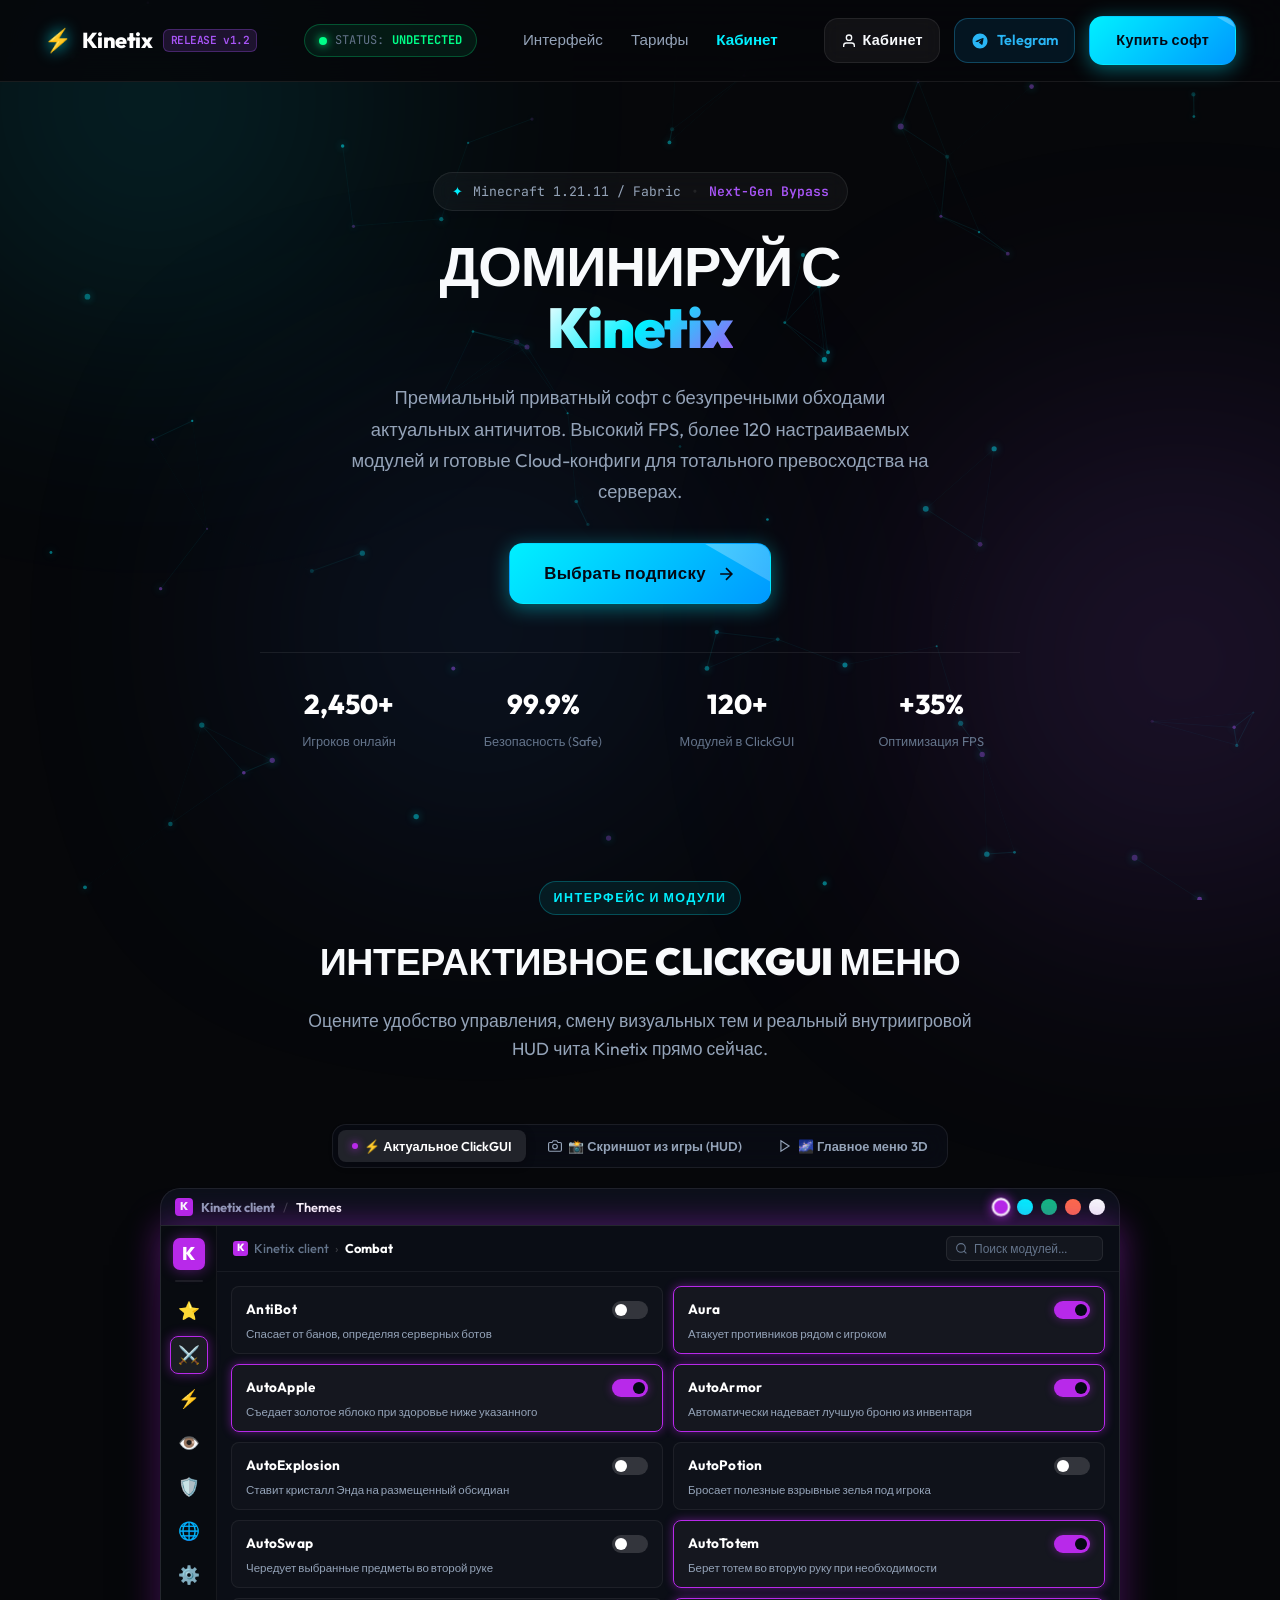
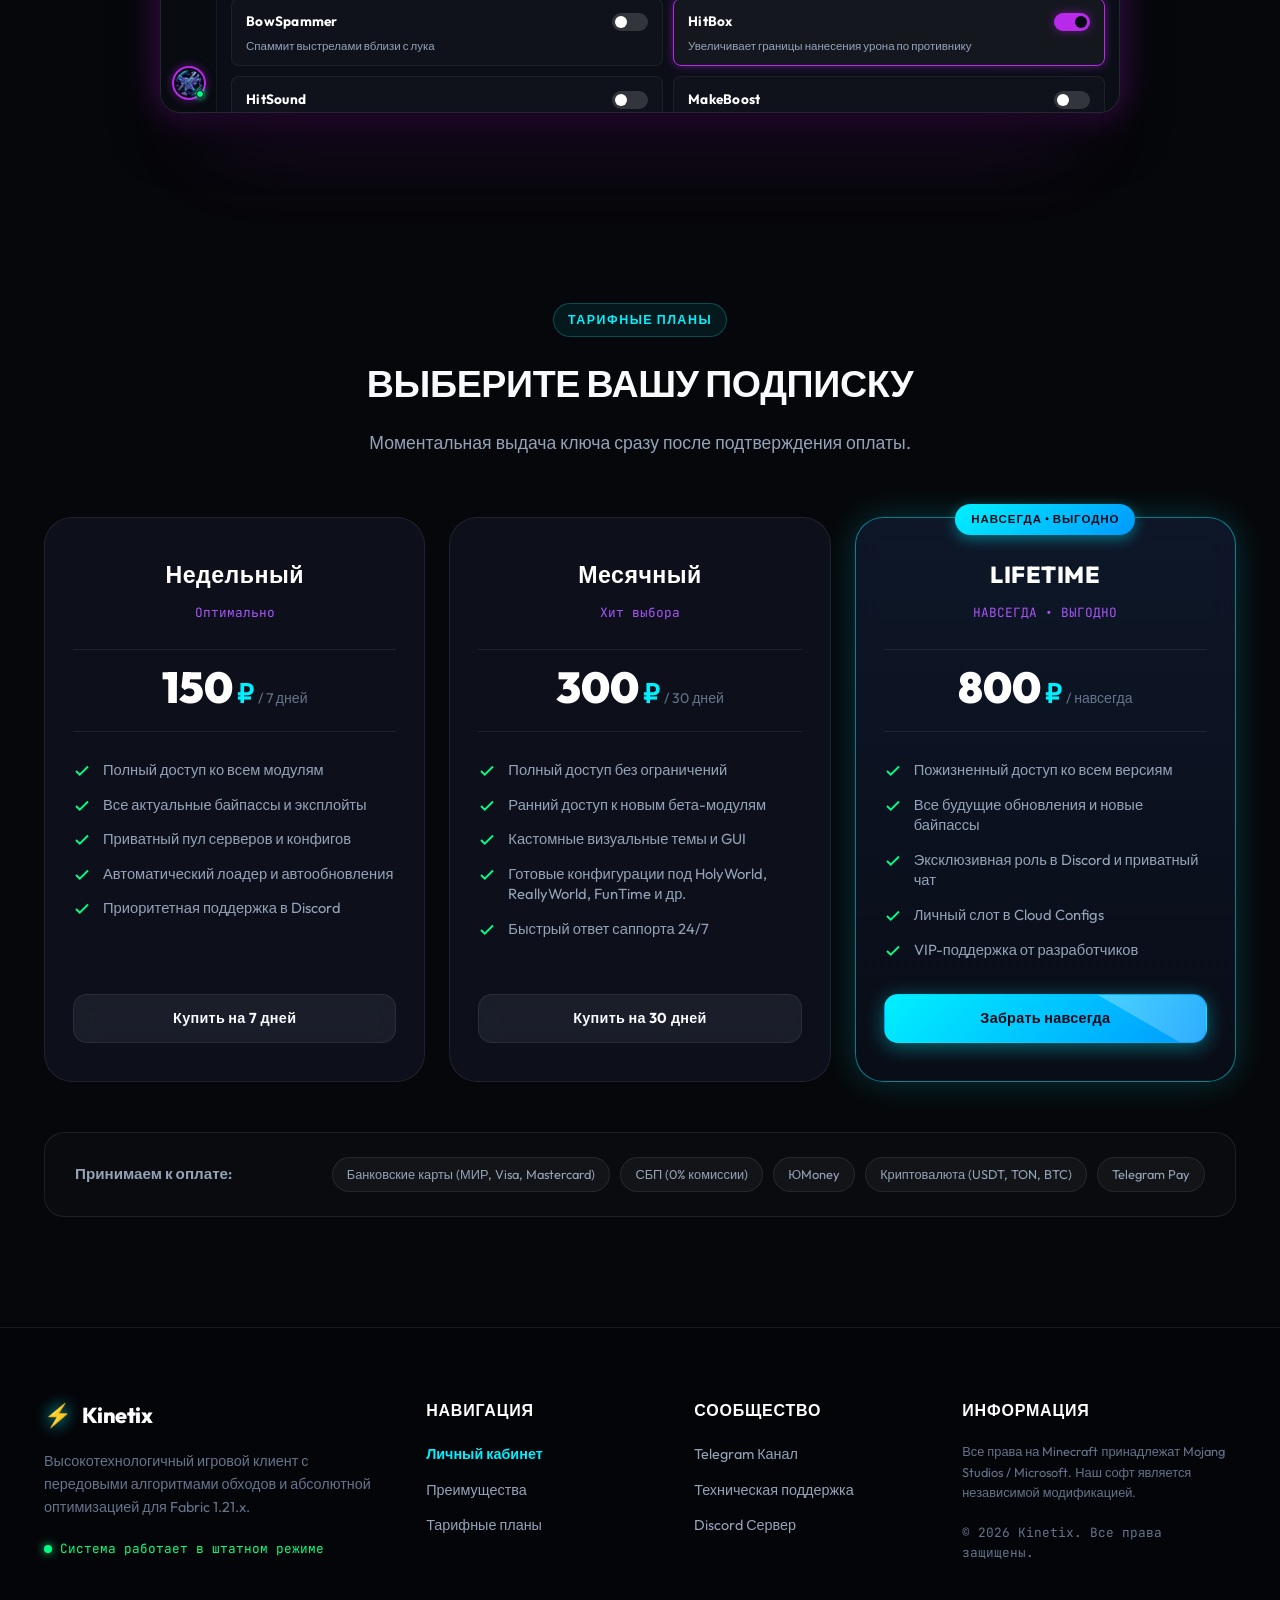
==== commit 81a787f6: "Add files via upload" ====
--- a/index.html
+++ b/index.html
@@ -8,7 +8,7 @@
   <link rel="icon" type="image/svg+xml" href="data:image/svg+xml,<svg xmlns='http://www.w3.org/2000/svg' viewBox='0 0 100 100'><text y='.9em' font-size='90'>⚡</text></svg>">
   <link rel="preconnect" href="https://fonts.googleapis.com">
   <link rel="preconnect" href="https://fonts.gstatic.com" crossorigin>
-  <link href="https://fonts.googleapis.com/css2?family=Outfit:wght@300;400;500;600;700;800;900&family=JetBrains+Mono:wght@400;500;700&display=swap" rel="stylesheet">
+  <link href="https://fonts.googleapis.com/css2?family=Orbitron:wght@500;700;800;900&family=Syne:wght@700;800&family=Outfit:wght@300;400;500;600;700;800;900&family=JetBrains+Mono:wght@400;500;700&display=swap" rel="stylesheet">
   <link rel="stylesheet" href="styles.css">
 </head>
 <body>
@@ -36,7 +36,8 @@
       </div>
 
       <nav class="nav-links" id="navLinks">
-        <a href="#features">Преимущества</a>
+        <a href="#clickgui">Интерфейс</a>
+        <!-- <a href="#features">Преимущества</a> -->
         <!-- <a href="#modules">Модули</a> -->
         <a href="#pricing">Тарифы</a>
         <!-- <a href="#faq">FAQ</a> -->
@@ -121,9 +122,19 @@
           </div>
         </div>
       </div>
-
-      <!-- Презентация актуального меню чита Kinetix (сохранена в коде, но скрыта) -->
-      <div class="hero-visual" style="display: none;">
+    </div>
+  </section>
+
+  <!-- Презентация актуального меню чита Kinetix (ClickGUI Showcase) -->
+  <section class="section gui-showcase-section" id="clickgui">
+    <div class="container">
+      <div class="section-header">
+        <span class="badge-sub">ИНТЕРФЕЙС И МОДУЛИ</span>
+        <h2 class="section-title">ИНТЕРАКТИВНОЕ CLICKGUI МЕНЮ</h2>
+        <p class="section-desc">Оцените удобство управления, смену визуальных тем и реальный внутриигровой HUD чита Kinetix прямо сейчас.</p>
+      </div>
+
+      <div class="gui-showcase-wrapper">
         <!-- Переключатель режимов презентации -->
         <div class="preview-mode-bar">
           <button class="preview-mode-btn active" data-view="clickgui">
@@ -171,27 +182,31 @@
                     <div class="sidebar-divider"></div>
                     <!-- Иконки категорий (Combat, Move, Render, Player, World, Configs) -->
                     <div class="sidebar-categories">
-                      <button class="cat-btn active" data-category="combat" title="Combat (Бой)">
+                      <button class="cat-btn" data-category="all" title="Все функции (106 функций)">
+                        <span class="cat-icon">⭐</span>
+                        <span class="cat-label">All</span>
+                      </button>
+                      <button class="cat-btn active" data-category="combat" title="Combat (Бой • 19)">
                         <span class="cat-icon">⚔️</span>
                         <span class="cat-label">Combat</span>
                       </button>
-                      <button class="cat-btn" data-category="movement" title="Movement (Движение)">
+                      <button class="cat-btn" data-category="movement" title="Movement (Движение • 18)">
                         <span class="cat-icon">⚡</span>
                         <span class="cat-label">Move</span>
                       </button>
-                      <button class="cat-btn" data-category="render" title="Render (Визуалы / ESP)">
+                      <button class="cat-btn" data-category="render" title="Render (Визуалы / ESP • 25)">
                         <span class="cat-icon">👁️</span>
                         <span class="cat-label">Render</span>
                       </button>
-                      <button class="cat-btn" data-category="player" title="Player (Игрок)">
+                      <button class="cat-btn" data-category="player" title="Player (Игрок • 14)">
                         <span class="cat-icon">🛡️</span>
                         <span class="cat-label">Player</span>
                       </button>
-                      <button class="cat-btn" data-category="world" title="World (Мир)">
+                      <button class="cat-btn" data-category="world" title="World & Util (Мир и Утилиты • 25)">
                         <span class="cat-icon">🌐</span>
                         <span class="cat-label">World</span>
                       </button>
-                      <button class="cat-btn" data-category="configs" title="Configs (Конфиги)">
+                      <button class="cat-btn" data-category="configs" title="Configs (Конфиги • 5)">
                         <span class="cat-icon">⚙️</span>
                         <span class="cat-label">Configs</span>
                       </button>
@@ -289,8 +304,8 @@
     </div>
   </section>
 
-  <!-- Секция преимуществ -->
-  <section class="section" id="features">
+  <!-- Секция преимуществ (сохранена в коде, но скрыта по запросу) -->
+  <section class="section" id="features" style="display: none;">
     <div class="container">
       <div class="section-header">
         <span class="badge-sub">ПРЕИМУЩЕСТВА</span>
@@ -415,8 +430,8 @@
     </div>
   </section>
 
-  <!-- CTA финальный блок -->
-  <section class="cta-banner-section">
+  <!-- CTA финальный блок (сохранен в коде, но скрыт по запросу) -->
+  <section class="cta-banner-section" style="display: none;">
     <div class="container">
       <div class="cta-banner">
         <div class="cta-content">
--- a/styles.css
+++ b/styles.css
@@ -24,6 +24,7 @@
   --text-secondary: #94a3b8;
   --text-muted: #64748b;
   
+  --font-head: 'Outfit', -apple-system, BlinkMacSystemFont, sans-serif;
   --font-main: 'Outfit', -apple-system, BlinkMacSystemFont, sans-serif;
   --font-mono: 'JetBrains Mono', monospace;
   
@@ -123,6 +124,7 @@
   padding: 110px 0;
   position: relative;
   z-index: 1;
+  scroll-margin-top: 90px;
 }
 
 .section-header {
@@ -133,10 +135,10 @@
 
 .badge-sub {
   display: inline-block;
-  font-family: var(--font-mono);
-  font-size: 0.8rem;
+  font-family: var(--font-head);
+  font-size: 0.78rem;
   font-weight: 700;
-  letter-spacing: 0.15em;
+  letter-spacing: 0.12em;
   color: var(--neon-cyan);
   background: rgba(0, 240, 255, 0.08);
   border: 1px solid rgba(0, 240, 255, 0.25);
@@ -147,9 +149,10 @@
 }
 
 .section-title {
-  font-size: 2.5rem;
-  font-weight: 800;
-  letter-spacing: -0.02em;
+  font-family: var(--font-head);
+  font-size: 2.35rem;
+  font-weight: 900;
+  letter-spacing: -0.01em;
   text-transform: uppercase;
   margin-bottom: 16px;
 }
@@ -177,9 +180,10 @@
   gap: 10px;
   padding: 12px 26px;
   border-radius: var(--radius-md);
-  font-family: var(--font-main);
-  font-weight: 600;
-  font-size: 0.95rem;
+  font-family: var(--font-head);
+  font-weight: 700;
+  font-size: 0.9rem;
+  letter-spacing: 0.02em;
   text-decoration: none;
   cursor: pointer;
   transition: var(--transition);
@@ -265,9 +269,15 @@
   gap: 10px;
   text-decoration: none;
   color: #fff;
+  font-family: var(--font-head);
   font-weight: 800;
   font-size: 1.35rem;
   letter-spacing: -0.02em;
+}
+
+.logo-text {
+  font-family: var(--font-head);
+  font-weight: 800;
 }
 
 .logo-icon {
@@ -393,29 +403,23 @@
 
 .hero-grid {
   display: grid;
-  grid-template-columns: 1.15fr 0.85fr;
-  gap: 60px;
-  align-items: center;
-}
-
-.hero-grid:has(.hero-visual[style*="none"]) {
   grid-template-columns: 1fr;
-  max-width: 820px;
+  max-width: 860px;
   margin: 0 auto;
   text-align: center;
 }
 
-.hero-grid:has(.hero-visual[style*="none"]) .hero-subtitle {
+.hero-subtitle {
   margin-left: auto;
   margin-right: auto;
 }
 
-.hero-grid:has(.hero-visual[style*="none"]) .hero-cta-group {
+.hero-cta-group {
   justify-content: center;
 }
 
-.hero-grid:has(.hero-visual[style*="none"]) .hero-stats {
-  max-width: 720px;
+.hero-stats {
+  max-width: 760px;
   margin: 0 auto;
 }
 
@@ -448,10 +452,11 @@
 }
 
 .hero-title {
-  font-size: 3.8rem;
+  font-family: var(--font-head);
+  font-size: 3.5rem;
   font-weight: 900;
-  line-height: 1.08;
-  letter-spacing: -0.03em;
+  line-height: 1.1;
+  letter-spacing: -0.02em;
   margin-bottom: 24px;
 }
 
@@ -487,7 +492,7 @@
 .stat-num {
   font-size: 1.7rem;
   font-weight: 800;
-  font-family: var(--font-mono);
+  font-family: var(--font-head);
   color: #fff;
 }
 
@@ -497,11 +502,31 @@
 }
 
 /* ===================================================
-   АКТУАЛЬНАЯ ПРЕЗЕНТАЦИЯ ЧИТА (HERO VISUAL & CLICKGUI)
+   АКТУАЛЬНАЯ ПРЕЗЕНТАЦИЯ ЧИТА (CLICKGUI SHOWCASE)
    =================================================== */
 :root {
   --gui-theme: #b829ea;
   --gui-theme-glow: rgba(184, 41, 234, 0.45);
+}
+
+.gui-showcase-section {
+  position: relative;
+  padding: 50px 0 80px;
+}
+
+.gui-showcase-wrapper {
+  max-width: 960px;
+  margin: 0 auto;
+  position: relative;
+}
+
+.gui-showcase-wrapper .preview-mode-bar {
+  margin: 0 auto 20px;
+}
+
+.gui-showcase-wrapper .clickgui-modules-container {
+  max-height: 440px;
+  gap: 10px;
 }
 
 .hero-visual {
@@ -715,7 +740,7 @@
 
 .clickgui-layout {
   display: grid;
-  grid-template-columns: 56px 1fr;
+  grid-template-columns: 56px minmax(0, 1fr);
   min-height: 330px;
 }
 
@@ -853,6 +878,8 @@
 .clickgui-main {
   display: flex;
   flex-direction: column;
+  min-width: 0;
+  width: 100%;
 }
 
 .clickgui-header {
@@ -862,6 +889,8 @@
   padding: 10px 16px;
   background: rgba(10, 13, 20, 0.5);
   border-bottom: 1px solid rgba(255, 255, 255, 0.06);
+  gap: 12px;
+  overflow: hidden;
 }
 
 .header-breadcrumb {
@@ -869,6 +898,8 @@
   align-items: center;
   gap: 6px;
   font-size: 0.8rem;
+  min-width: 0;
+  flex: 1 1 auto;
 }
 
 .breadcrumb-k {
@@ -883,20 +914,26 @@
   font-size: 0.65rem;
   font-weight: 800;
   transition: all 0.3s ease;
+  flex-shrink: 0;
 }
 
 .breadcrumb-client {
   color: var(--text-muted);
   font-weight: 500;
+  flex-shrink: 0;
 }
 
 .breadcrumb-arrow {
   color: rgba(255, 255, 255, 0.2);
+  flex-shrink: 0;
 }
 
 .breadcrumb-cat {
   color: #fff;
   font-weight: 700;
+  white-space: nowrap;
+  overflow: hidden;
+  text-overflow: ellipsis;
 }
 
 .header-search {
@@ -908,6 +945,7 @@
   border-radius: 6px;
   padding: 4px 8px;
   color: var(--text-muted);
+  flex-shrink: 0;
 }
 
 .header-search input {
@@ -928,11 +966,13 @@
 .clickgui-modules-container {
   padding: 14px;
   display: grid;
-  grid-template-columns: repeat(2, 1fr);
+  grid-template-columns: repeat(2, minmax(0, 1fr));
+  grid-auto-rows: minmax(68px, auto);
   gap: 10px;
-  max-height: 275px;
+  max-height: 440px;
   overflow-y: auto;
   align-content: start;
+  min-width: 0;
 }
 
 .clickgui-modules-container::-webkit-scrollbar {
@@ -947,11 +987,14 @@
   background: rgba(255, 255, 255, 0.02);
   border: 1px solid rgba(255, 255, 255, 0.06);
   border-radius: 8px;
-  padding: 10px 12px;
+  padding: 10px 14px;
   display: flex;
   flex-direction: column;
-  gap: 6px;
+  justify-content: center;
+  gap: 5px;
+  min-height: 68px;
   transition: all 0.2s ease;
+  min-width: 0;
 }
 
 .clickgui-card:hover {
@@ -969,18 +1012,27 @@
   display: flex;
   align-items: center;
   justify-content: space-between;
+  min-width: 0;
+  gap: 8px;
 }
 
 .card-title-group {
   display: flex;
   align-items: center;
   gap: 6px;
+  min-width: 0;
+  overflow: hidden;
 }
 
 .card-name {
+  font-family: var(--font-head);
   font-size: 0.85rem;
   font-weight: 700;
   color: #fff;
+  letter-spacing: 0.02em;
+  white-space: nowrap;
+  overflow: hidden;
+  text-overflow: ellipsis;
 }
 
 .card-bind {
@@ -994,12 +1046,16 @@
 }
 
 .card-desc {
-  font-family: var(--font-mono);
-  font-size: 0.68rem;
-  color: var(--text-muted);
-  white-space: nowrap;
+  font-family: var(--font-main);
+  font-size: 0.72rem;
+  line-height: 1.35;
+  color: var(--text-secondary);
+  white-space: normal;
+  display: -webkit-box;
+  -webkit-line-clamp: 2;
+  -webkit-box-orient: vertical;
   overflow: hidden;
-  text-overflow: ellipsis;
+  min-width: 0;
 }
 
 /* Переключатели (Toggle Switch) */
@@ -1467,7 +1523,7 @@
   transform: translateX(-50%);
   background: linear-gradient(135deg, var(--neon-cyan) 0%, #0099ff 100%);
   color: #040914;
-  font-family: var(--font-mono);
+  font-family: var(--font-head);
   font-size: 0.72rem;
   font-weight: 800;
   letter-spacing: 0.08em;
@@ -1483,10 +1539,12 @@
 }
 
 .plan-name {
-  font-size: 1.4rem;
+  font-family: var(--font-head);
+  font-size: 1.45rem;
   font-weight: 800;
   color: #fff;
   margin-bottom: 6px;
+  letter-spacing: 0.02em;
 }
 
 .plan-badge {
@@ -1508,16 +1566,17 @@
 }
 
 .plan-price {
-  font-size: 2.6rem;
+  font-size: 2.7rem;
   font-weight: 900;
-  font-family: var(--font-mono);
+  font-family: var(--font-head);
   color: #fff;
   line-height: 1;
 }
 
 .plan-currency {
   font-size: 1.6rem;
-  font-weight: 700;
+  font-weight: 800;
+  font-family: var(--font-head);
   color: var(--neon-cyan);
 }
 
@@ -1686,11 +1745,12 @@
 }
 
 .cta-content h2 {
-  font-size: 2.4rem;
+  font-family: var(--font-head);
+  font-size: 2.3rem;
   font-weight: 900;
   margin-bottom: 16px;
   color: #fff;
-  letter-spacing: -0.02em;
+  letter-spacing: -0.01em;
 }
 
 .cta-content p {
@@ -1874,7 +1934,8 @@
 }
 
 .modal-title {
-  font-size: 1.6rem;
+  font-family: var(--font-head);
+  font-size: 1.5rem;
   font-weight: 800;
   color: #fff;
   margin-bottom: 8px;
@@ -1886,7 +1947,7 @@
 }
 
 .modal-price {
-  font-family: var(--font-mono);
+  font-family: var(--font-head);
   font-weight: 800;
   color: var(--neon-cyan);
   font-size: 1.3rem;
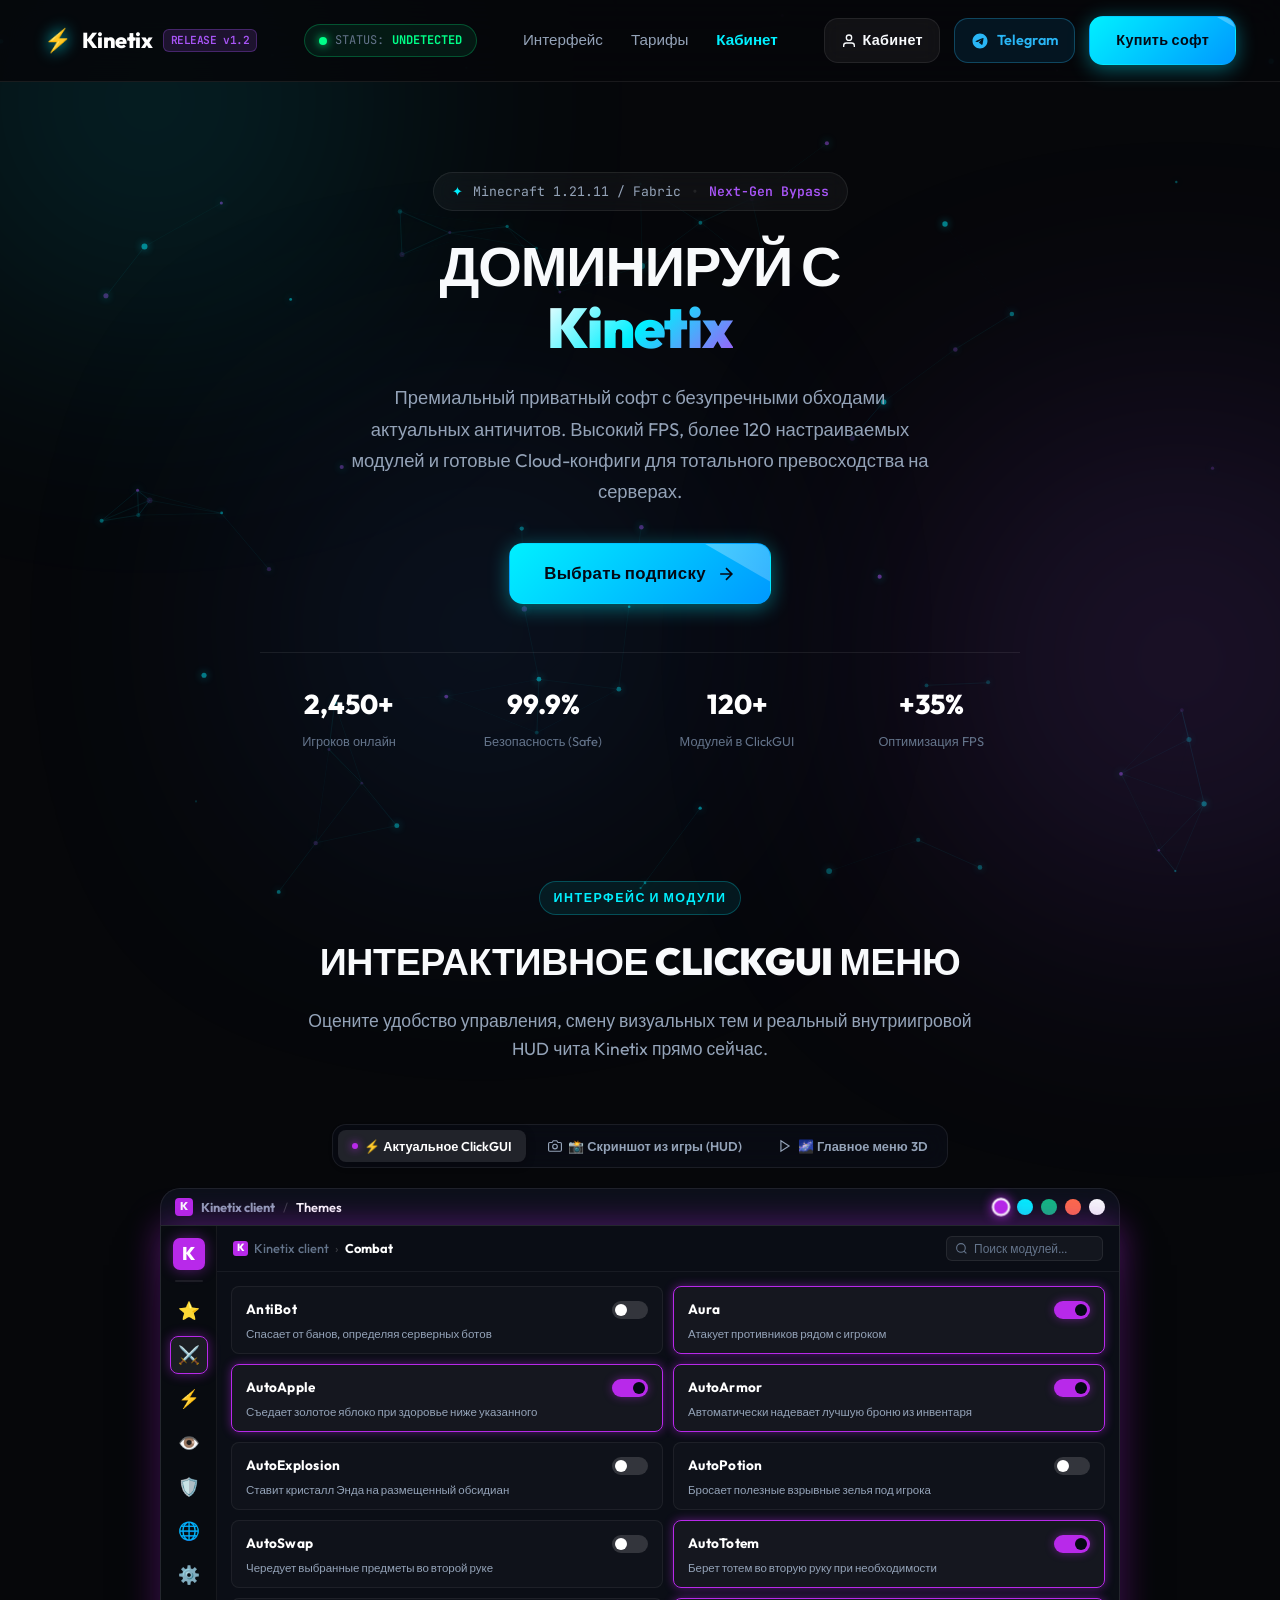
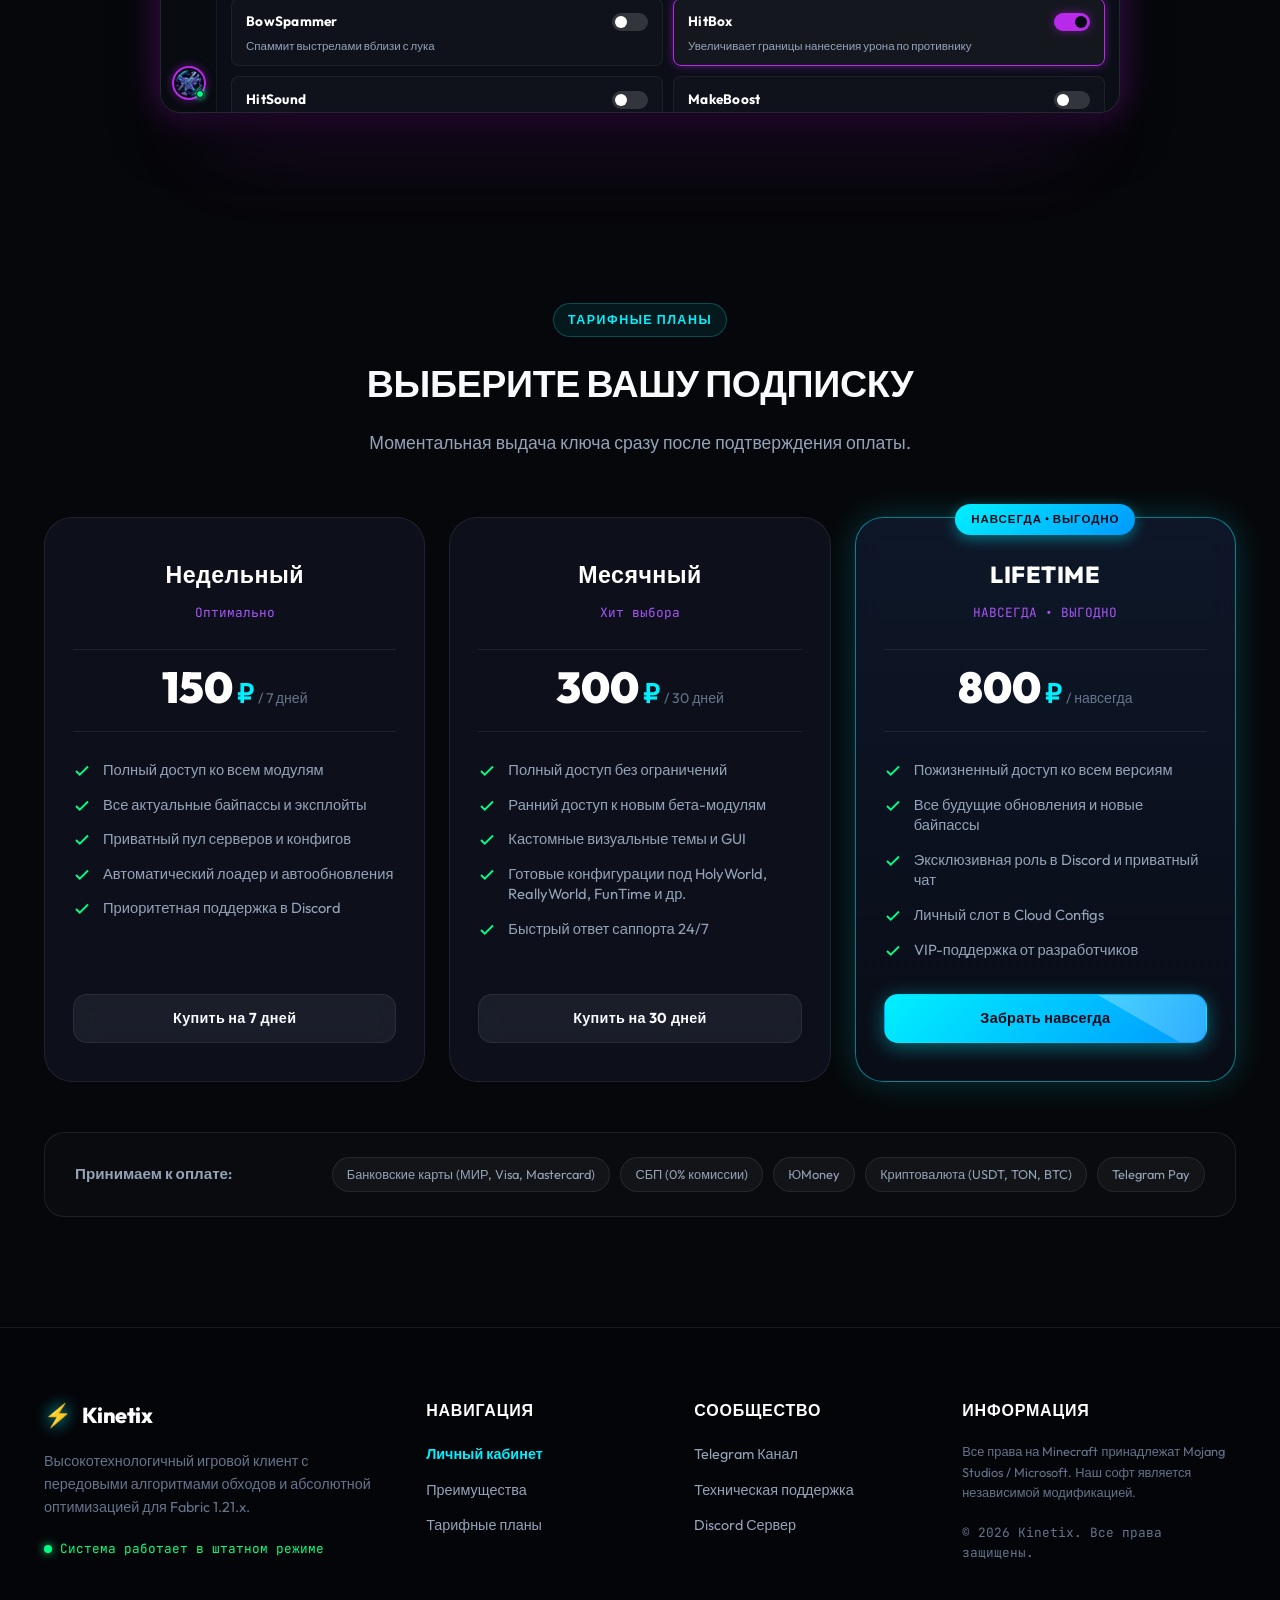
==== commit b19c63f3: "feat(routing): enable clean pretty URLs without .html and /index.html" ====
--- a/index.html
+++ b/index.html
@@ -10,6 +10,21 @@
   <link rel="preconnect" href="https://fonts.gstatic.com" crossorigin>
   <link href="https://fonts.googleapis.com/css2?family=Orbitron:wght@500;700;800;900&family=Syne:wght@700;800&family=Outfit:wght@300;400;500;600;700;800;900&family=JetBrains+Mono:wght@400;500;700&display=swap" rel="stylesheet">
   <link rel="stylesheet" href="styles.css">
+  <script>
+    // Автоматическая нормализация красивых URL (убирает .html и /index.html)
+    (function() {
+      try {
+        var p = window.location.pathname;
+        if (p.endsWith("/index.html")) {
+          var clean = p.replace(/\/index\.html$/, "/") + window.location.search + window.location.hash;
+          window.history.replaceState(null, "", clean || "/");
+        } else if (p.endsWith(".html")) {
+          var clean = p.replace(/\.html$/, "") + window.location.search + window.location.hash;
+          window.history.replaceState(null, "", clean);
+        }
+      } catch(e) {}
+    })();
+  </script>
 </head>
 <body>
   <!-- Canvas для анимированных неоновых кибер-частиц -->
@@ -41,11 +56,11 @@
         <!-- <a href="#modules">Модули</a> -->
         <a href="#pricing">Тарифы</a>
         <!-- <a href="#faq">FAQ</a> -->
-        <a href="dashboard.html" style="color: var(--neon-cyan); font-weight: 600;">Кабинет</a>
+        <a href="dashboard" style="color: var(--neon-cyan); font-weight: 600;">Кабинет</a>
       </nav>
 
       <div class="nav-actions">
-        <a href="dashboard.html" class="btn btn-secondary" id="navDashBtn" style="display: inline-flex; align-items: center; gap: 6px; padding: 10px 16px;">
+        <a href="dashboard" class="btn btn-secondary" id="navDashBtn" style="display: inline-flex; align-items: center; gap: 6px; padding: 10px 16px;">
           <svg width="16" height="16" viewBox="0 0 24 24" fill="none" stroke="currentColor" stroke-width="2">
             <path d="M20 21v-2a4 4 0 0 0-4-4H8a4 4 0 0 0-4 4v2"></path>
             <circle cx="12" cy="7" r="4"></circle>
@@ -473,7 +488,7 @@
       <div class="footer-col">
         <h4>Навигация</h4>
         <ul class="footer-links">
-          <li><a href="dashboard.html" style="color: var(--neon-cyan); font-weight: 600;">Личный кабинет</a></li>
+          <li><a href="dashboard" style="color: var(--neon-cyan); font-weight: 600;">Личный кабинет</a></li>
           <li><a href="#features">Преимущества</a></li>
           <!-- <li><a href="#modules">Каталог модулей</a></li> -->
           <li><a href="#pricing">Тарифные планы</a></li>
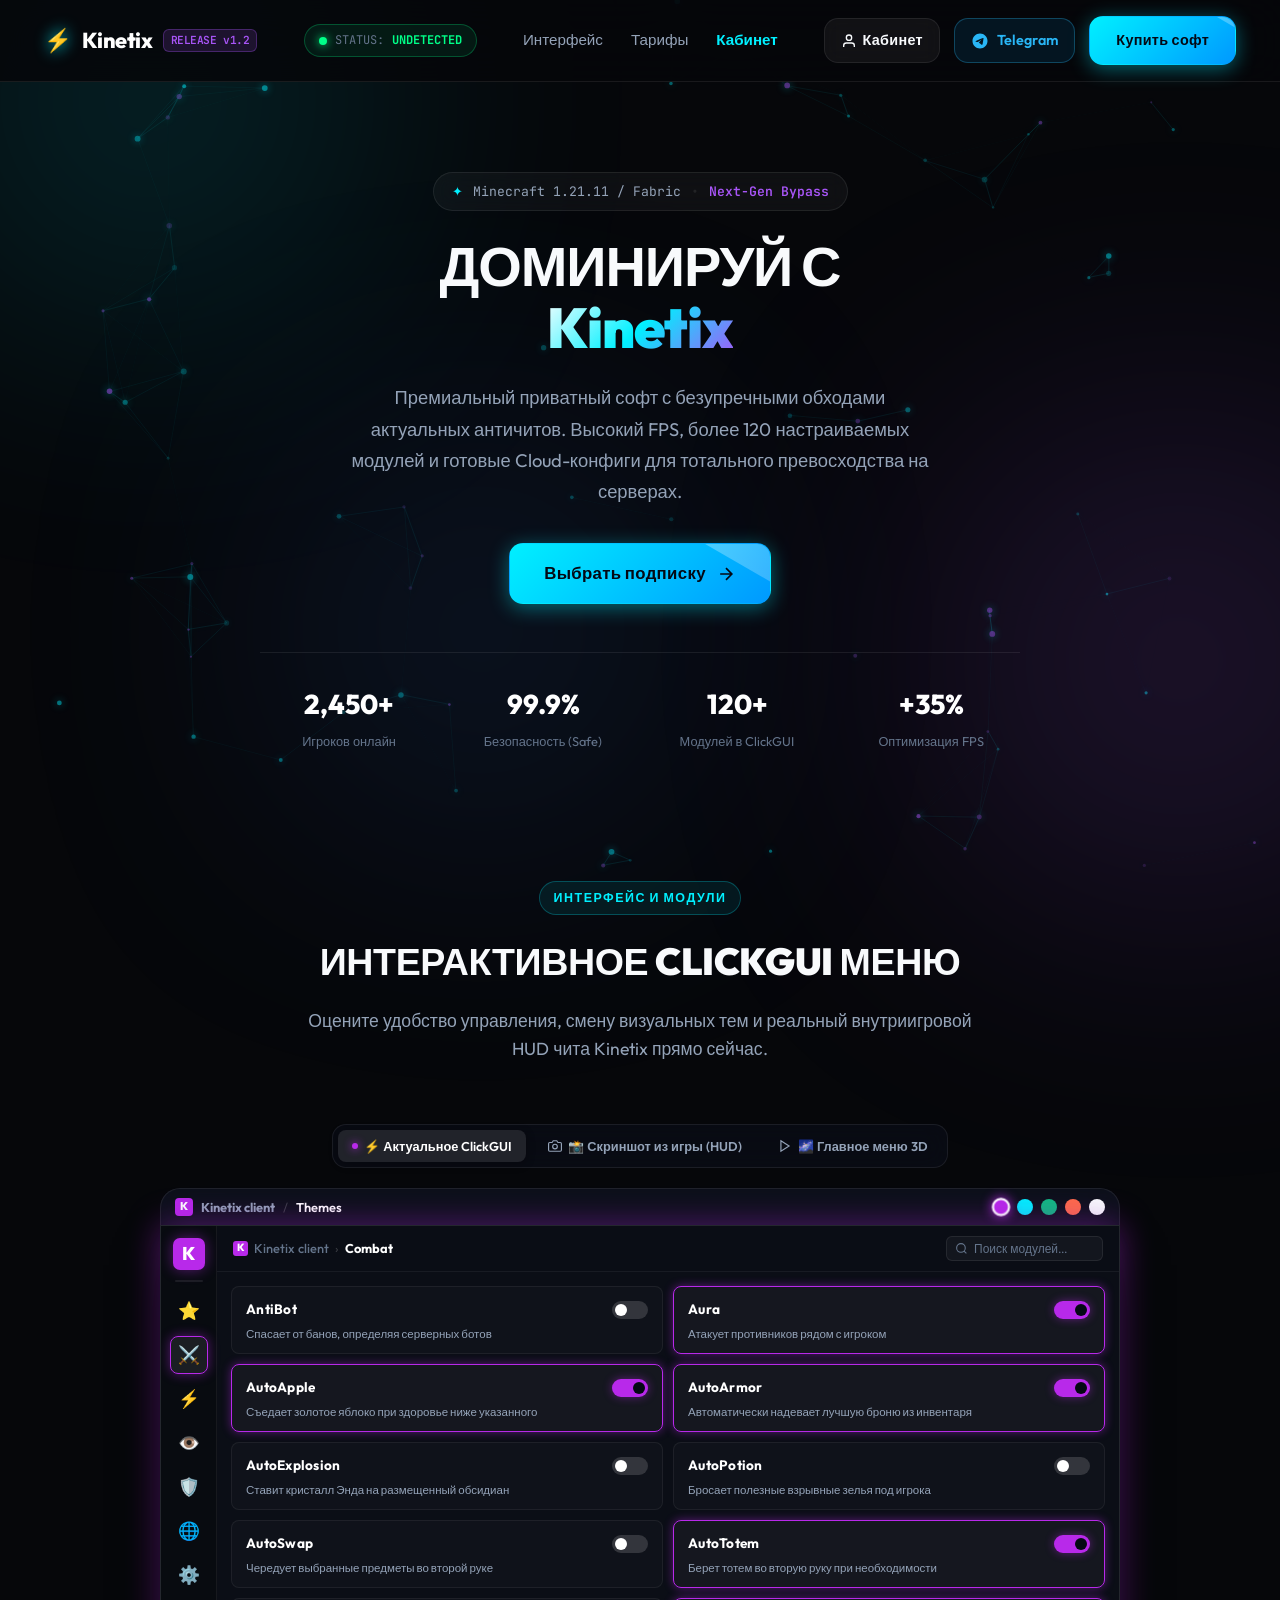
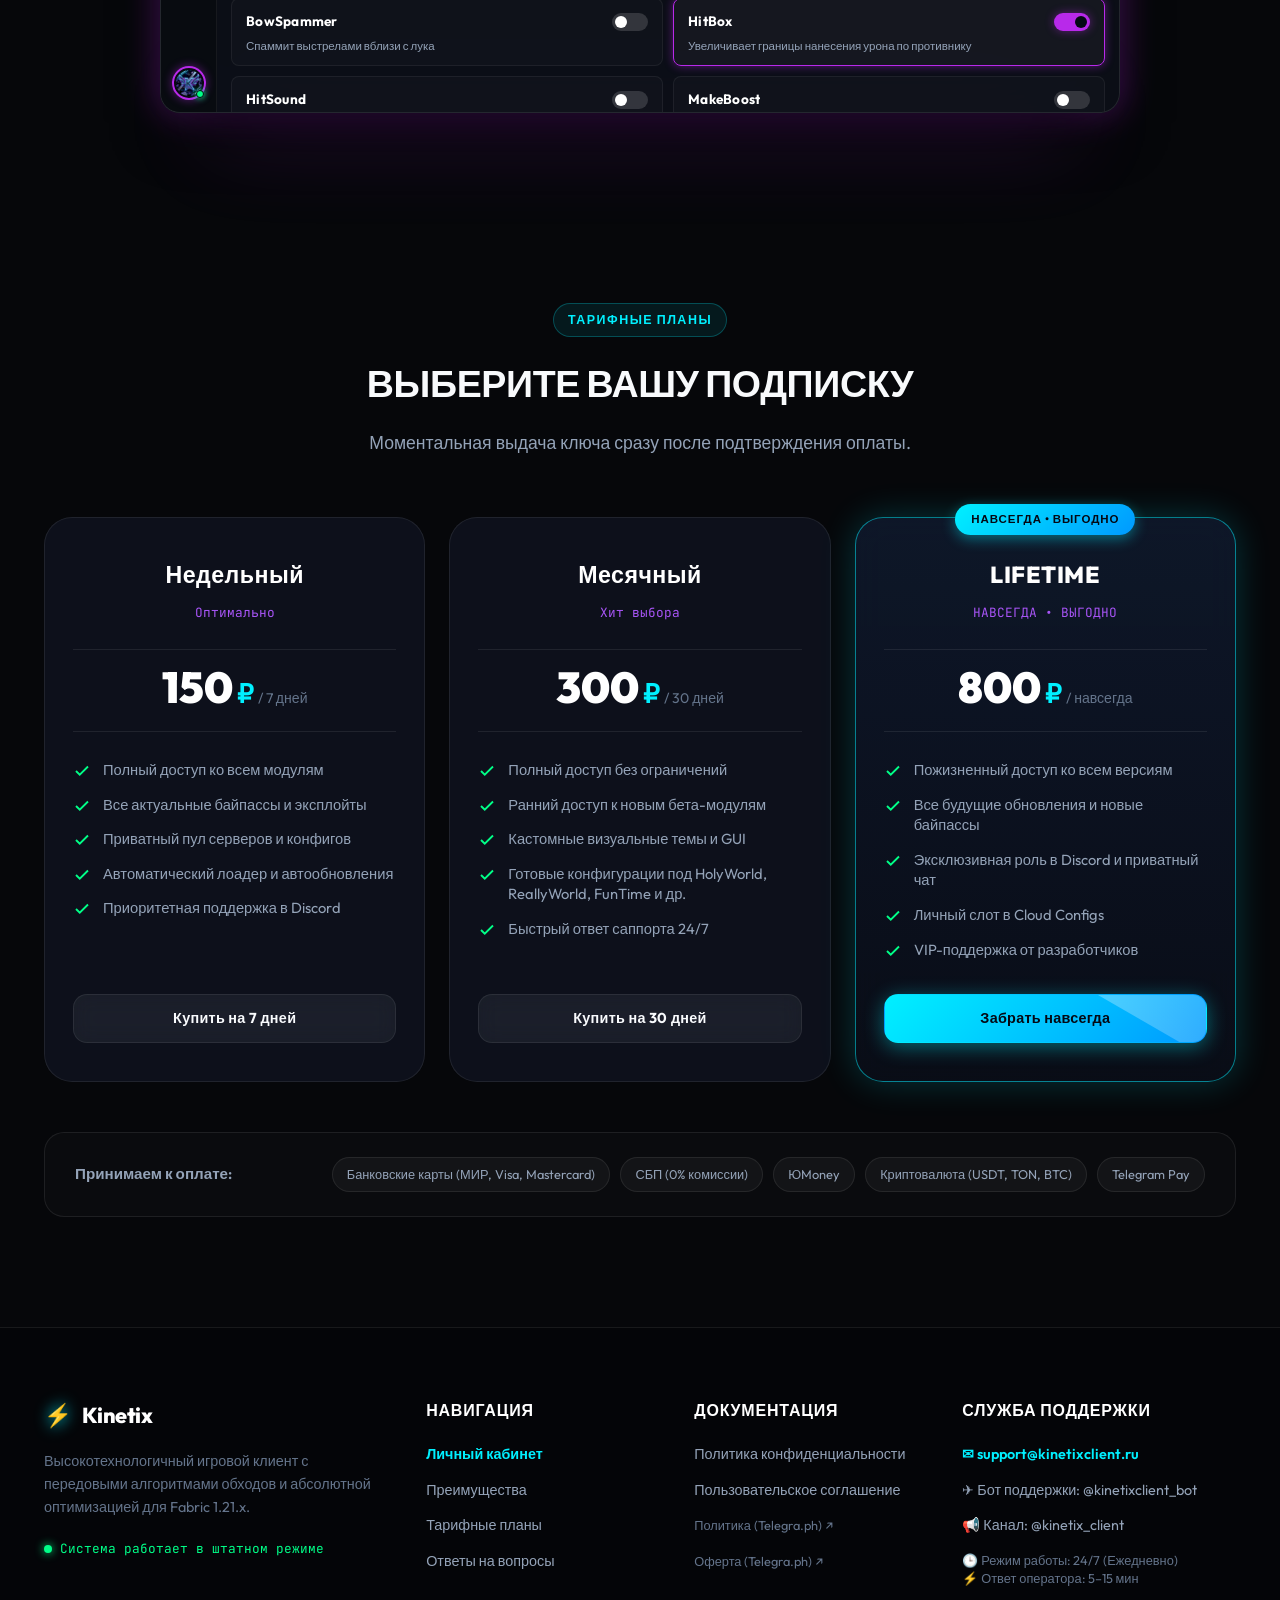
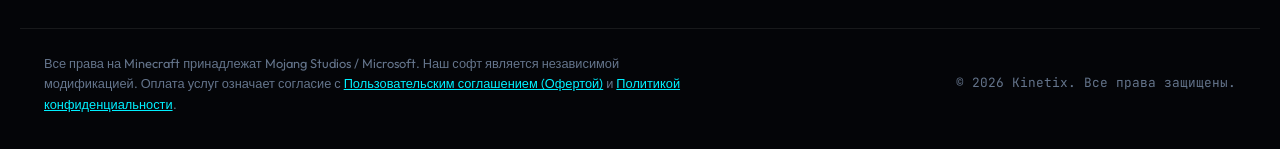
==== commit a01d6c90: "Add Privacy Policy, Terms of Service (Public Offer), and Support Contacts for acquiring/bank complia" ====
--- a/index.html
+++ b/index.html
@@ -490,29 +490,41 @@
         <ul class="footer-links">
           <li><a href="dashboard" style="color: var(--neon-cyan); font-weight: 600;">Личный кабинет</a></li>
           <li><a href="#features">Преимущества</a></li>
-          <!-- <li><a href="#modules">Каталог модулей</a></li> -->
           <li><a href="#pricing">Тарифные планы</a></li>
-          <!-- <li><a href="#faq">Ответы на вопросы</a></li> -->
+          <li><a href="#faq">Ответы на вопросы</a></li>
         </ul>
       </div>
 
       <div class="footer-col">
-        <h4>Сообщество</h4>
+        <h4>Документация</h4>
         <ul class="footer-links">
-          <li><a href="#" id="footerTgChannel" target="_blank" rel="noopener">Telegram Канал</a></li>
-          <li><a href="#" id="footerTgSupport" target="_blank" rel="noopener">Техническая поддержка</a></li>
-          <li><a href="#" id="footerDiscord" target="_blank" rel="noopener">Discord Сервер</a></li>
+          <li><a href="privacy.html" id="footerPrivacy">Политика конфиденциальности</a></li>
+          <li><a href="terms.html" id="footerTerms">Пользовательское соглашение</a></li>
+          <li><a href="https://telegra.ph/POLITIKA-KONFIDENCIALNOSTI-08-12-99" target="_blank" rel="noopener" style="font-size: 0.8rem; color: var(--text-muted);">Политика (Telegra.ph) ↗</a></li>
+          <li><a href="https://telegra.ph/PUBLICHNAYA-OFERTA-08-12-15" target="_blank" rel="noopener" style="font-size: 0.8rem; color: var(--text-muted);">Оферта (Telegra.ph) ↗</a></li>
         </ul>
       </div>
 
-      <div class="footer-col disclaimer-col">
-        <h4>Информация</h4>
-        <p class="disclaimer-text">
-          Все права на Minecraft принадлежат Mojang Studios / Microsoft. Наш софт является независимой модификацией.
-        </p>
-        <div class="copyright">
-          © 2026 <span id="footerClientName">KINETIX</span>. Все права защищены.
-        </div>
+      <div class="footer-col">
+        <h4>Служба поддержки</h4>
+        <ul class="footer-links">
+          <li><a href="mailto:support@kinetixclient.ru" id="footerEmail" style="color: var(--neon-cyan); font-weight: 600;">✉ support@kinetixclient.ru</a></li>
+          <li><a href="https://t.me/kinetixclient_bot" id="footerTgSupport" target="_blank" rel="noopener">✈ Бот поддержки: @kinetixclient_bot</a></li>
+          <li><a href="https://t.me/kinetix_client" id="footerTgChannel" target="_blank" rel="noopener">📢 Канал: @kinetix_client</a></li>
+          <li style="font-size: 0.8rem; color: var(--text-muted); line-height: 1.4; margin-top: 4px;">
+            🕒 Режим работы: 24/7 (Ежедневно)<br>⚡ Ответ оператора: 5–15 мин
+          </li>
+        </ul>
+      </div>
+    </div>
+
+    <!-- Нижняя полоса с дисклеймером и копирайтом -->
+    <div class="container" style="border-top: 1px solid var(--border-subtle); padding-top: 24px; margin-top: 10px; display: flex; justify-content: space-between; align-items: center; flex-wrap: wrap; gap: 16px;">
+      <p class="disclaimer-text" style="margin-bottom: 0; max-width: 650px;">
+        Все права на Minecraft принадлежат Mojang Studios / Microsoft. Наш софт является независимой модификацией. Оплата услуг означает согласие с <a href="terms.html" style="color: var(--neon-cyan);">Пользовательским соглашением (Офертой)</a> и <a href="privacy.html" style="color: var(--neon-cyan);">Политикой конфиденциальности</a>.
+      </p>
+      <div class="copyright">
+        © 2026 <span id="footerClientName">KINETIX</span>. Все права защищены.
       </div>
     </div>
   </footer>
@@ -566,6 +578,10 @@
           </a>
         </div>
 
+        <div class="modal-legal-notice" style="margin-top: 14px; margin-bottom: 12px; font-size: 0.78rem; color: var(--text-muted); text-align: center; line-height: 1.5;">
+          Нажимая кнопку оплаты, вы подтверждаете согласие с <a href="terms.html" target="_blank" style="color: var(--neon-cyan); text-decoration: underline;">Пользовательским соглашением</a> и <a href="privacy.html" target="_blank" style="color: var(--neon-cyan); text-decoration: underline;">Политикой конфиденциальности</a>.
+        </div>
+
         <div class="modal-footer-note">
           <svg width="16" height="16" viewBox="0 0 24 24" fill="none" stroke="currentColor" stroke-width="2">
             <rect x="3" y="11" width="18" height="11" rx="2" ry="2"/>
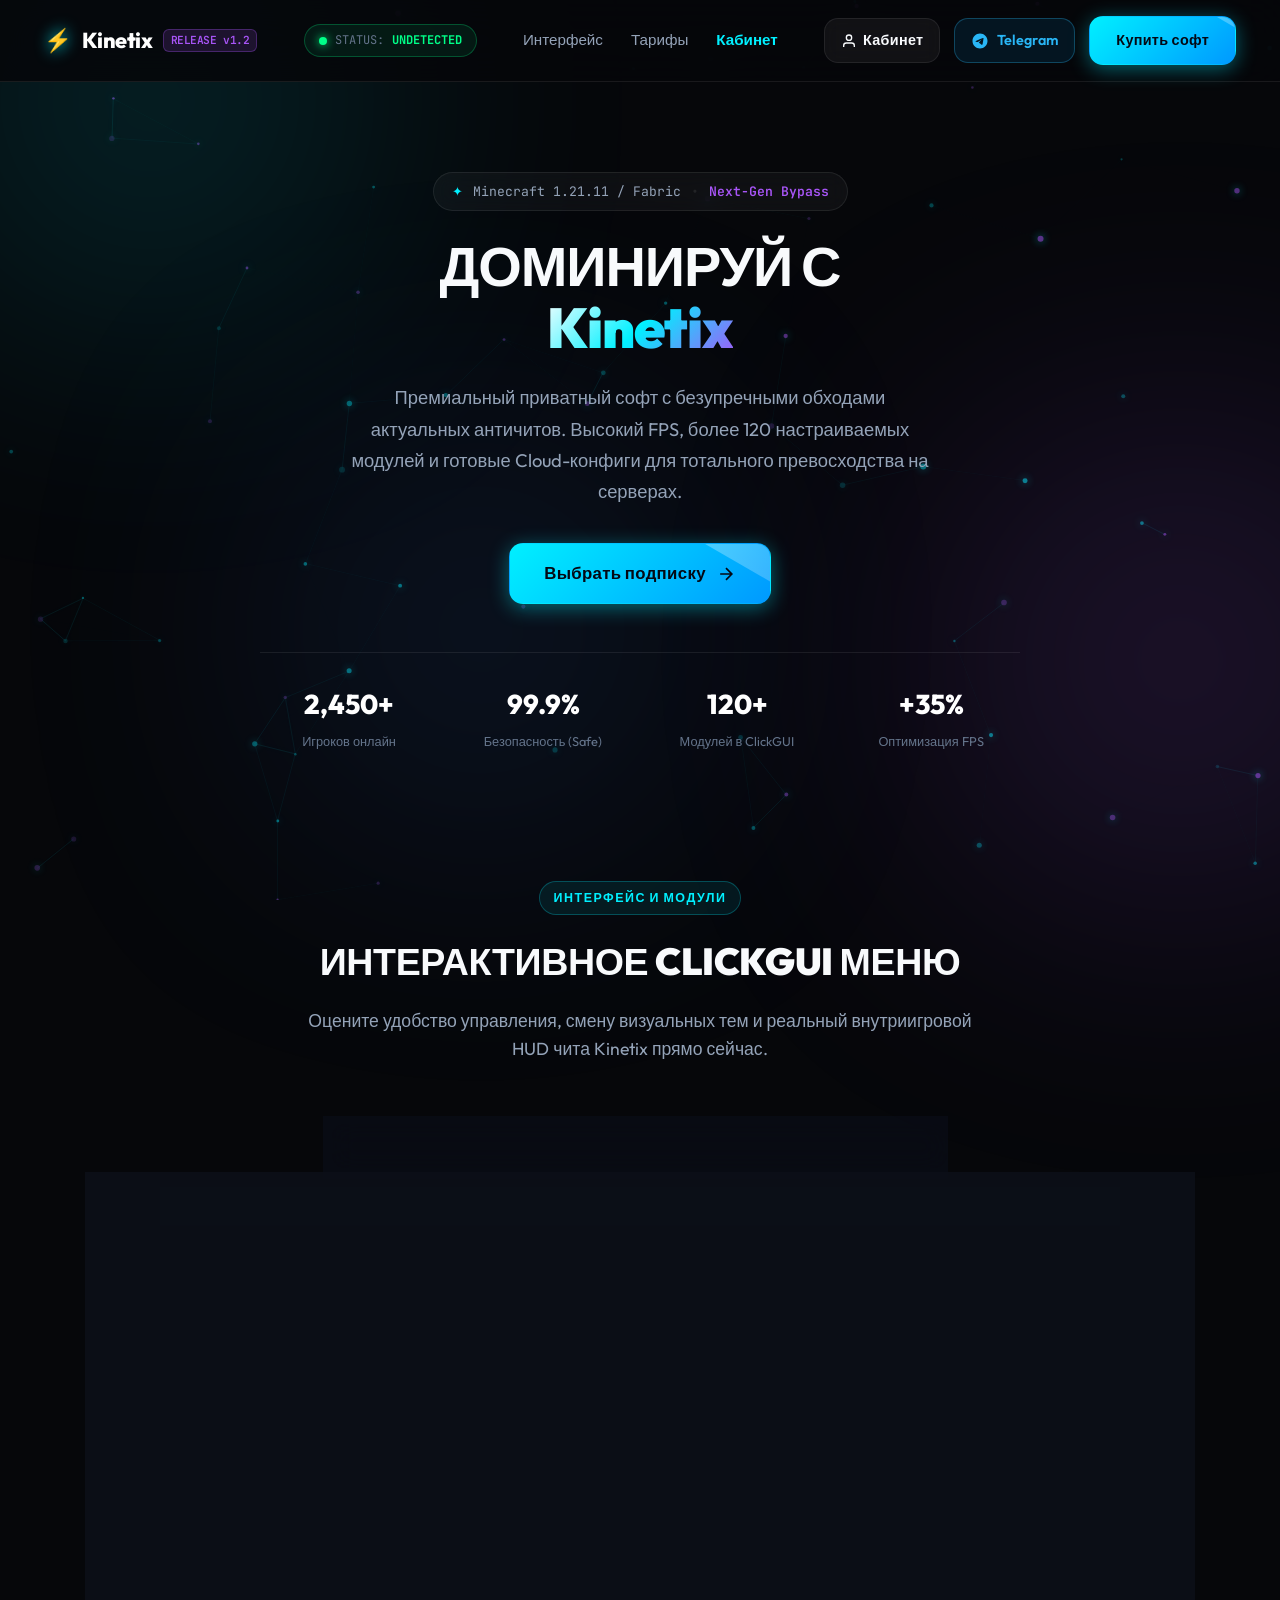
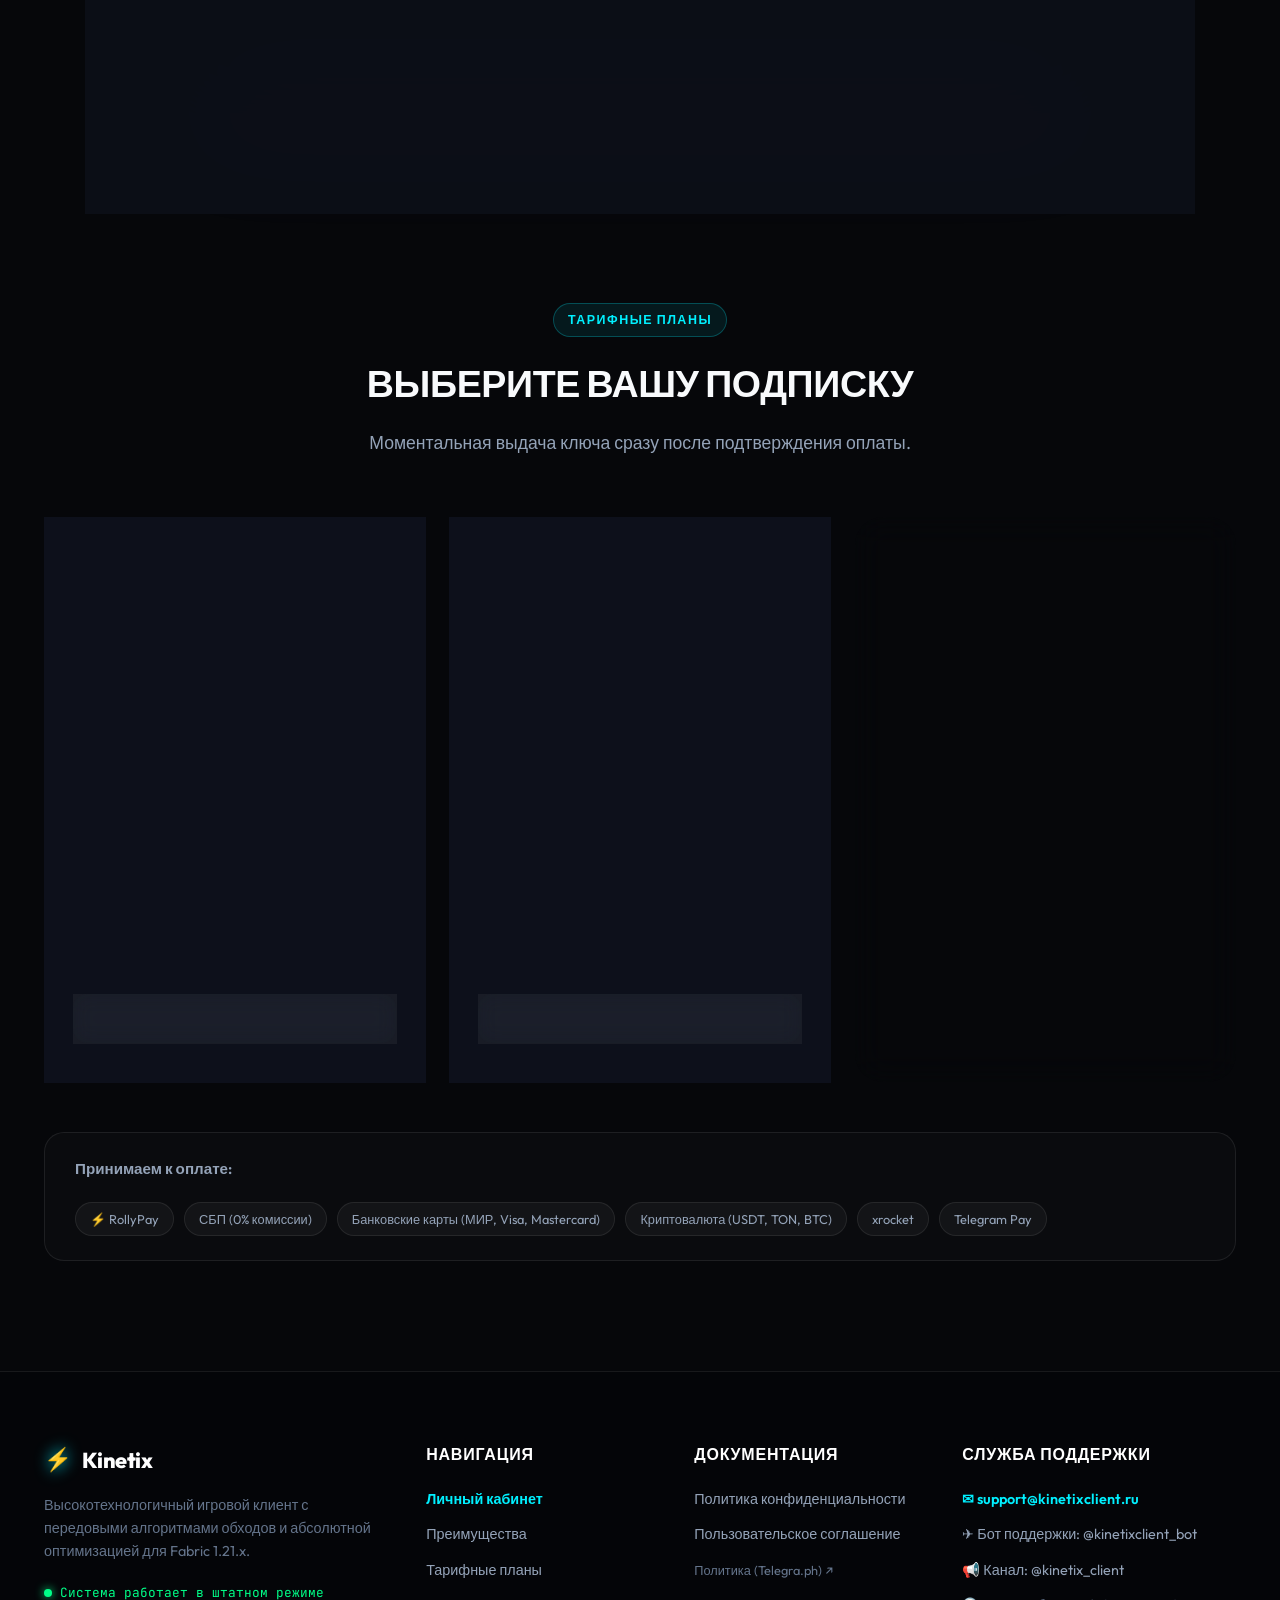
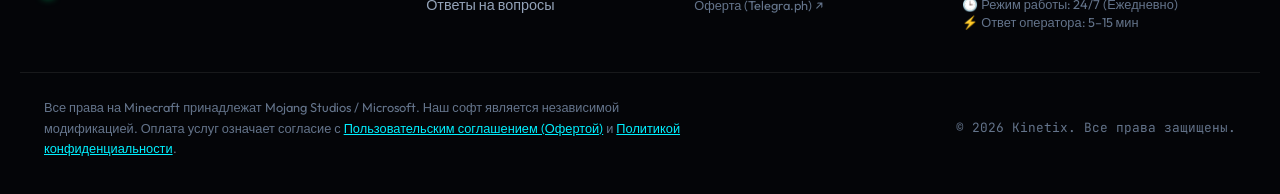
==== commit 1c64fc8d: "Add RollyPay payment method banner and modal options" ====
--- a/index.html
+++ b/index.html
@@ -420,10 +420,11 @@
       <div class="payment-methods-banner">
         <span class="methods-title">Принимаем к оплате:</span>
         <div class="methods-list">
+          <span class="pay-chip">⚡ RollyPay</span>
+          <span class="pay-chip">СБП (0% комиссии)</span>
           <span class="pay-chip">Банковские карты (МИР, Visa, Mastercard)</span>
-          <span class="pay-chip">СБП (0% комиссии)</span>
-          <span class="pay-chip">ЮMoney</span>
           <span class="pay-chip">Криптовалюта (USDT, TON, BTC)</span>
+          <span class="pay-chip">xrocket</span>
           <span class="pay-chip">Telegram Pay</span>
         </div>
       </div>
@@ -558,8 +559,8 @@
               </svg>
             </div>
             <div class="pay-option-text">
-              <strong>Купить через Telegram</strong>
-              <span>Бот или менеджер (СБП, Карты, ЮMoney, Крипта)</span>
+              <strong>Купить через Telegram (Автовыдача)</strong>
+              <span>RollyPay, СБП (0%), Карты РФ, Криптовалюта, xrocket</span>
             </div>
             <span class="pay-arrow">→</span>
           </a>
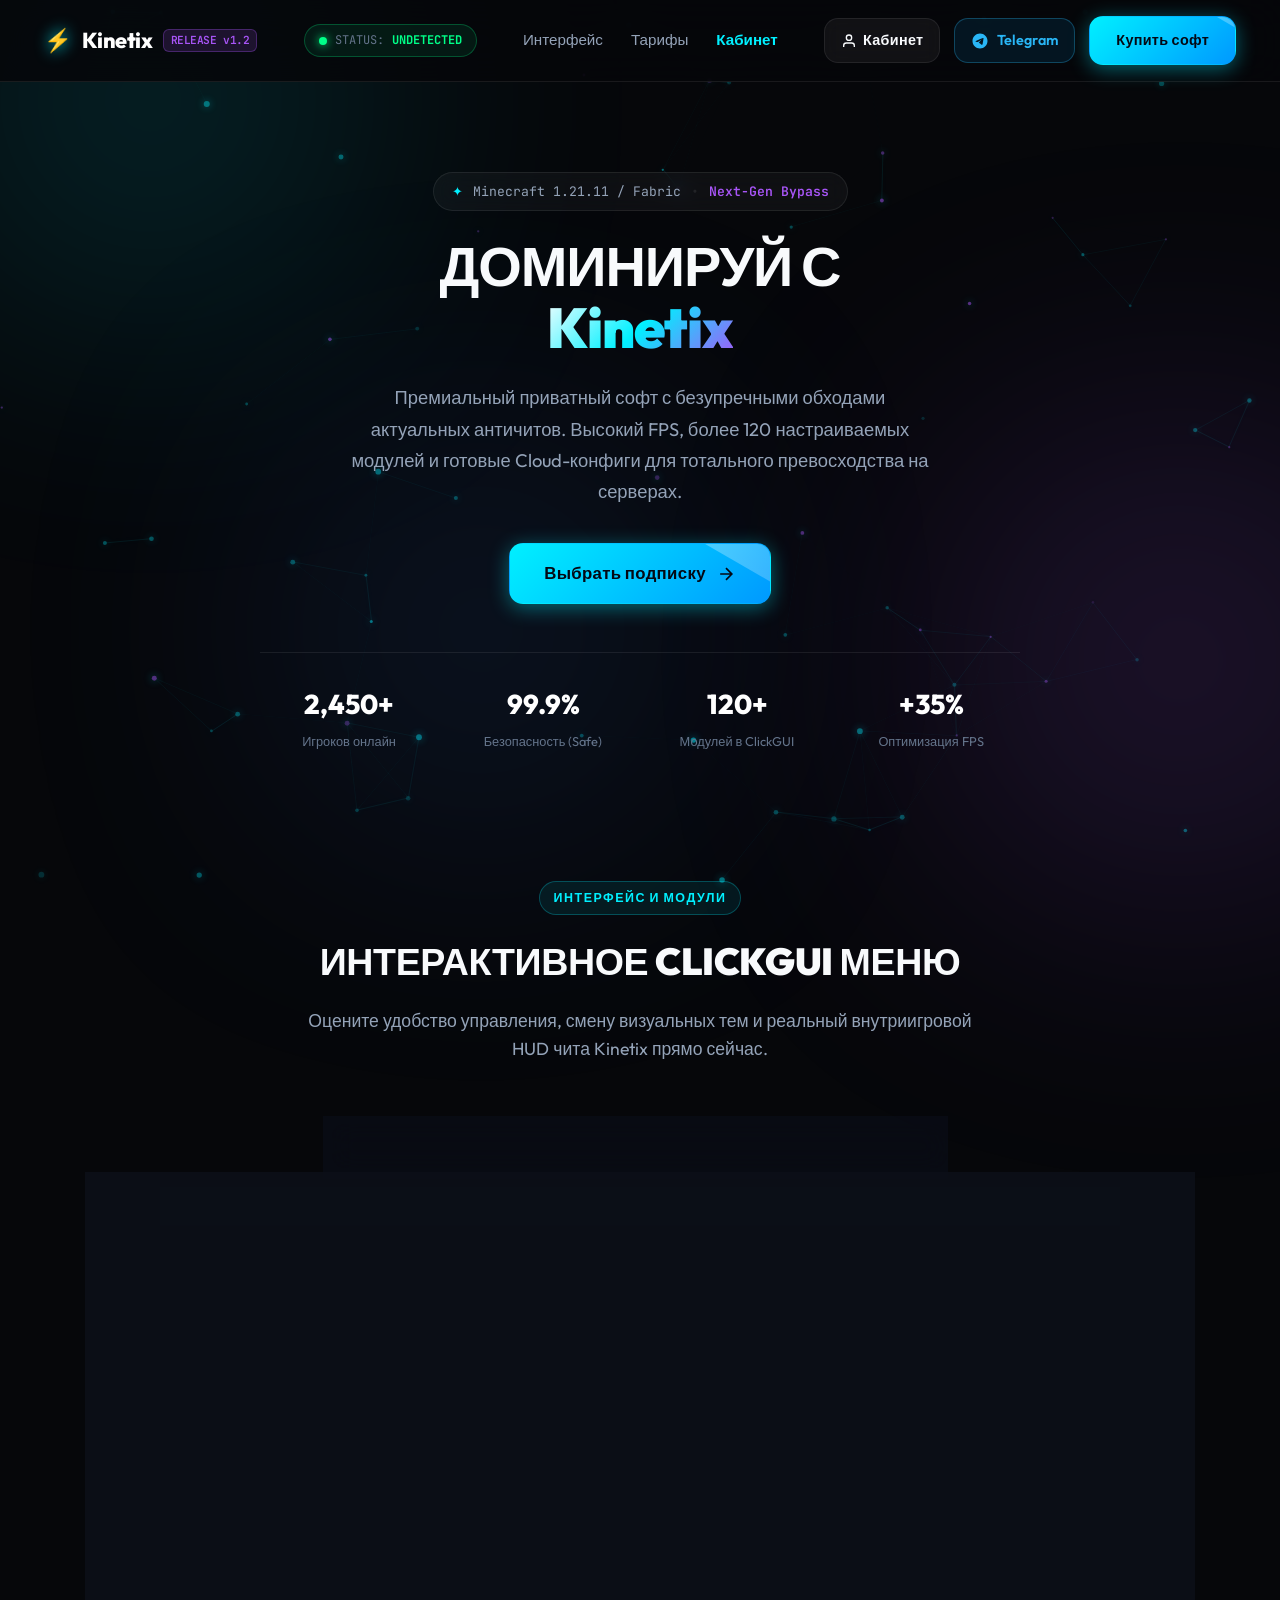
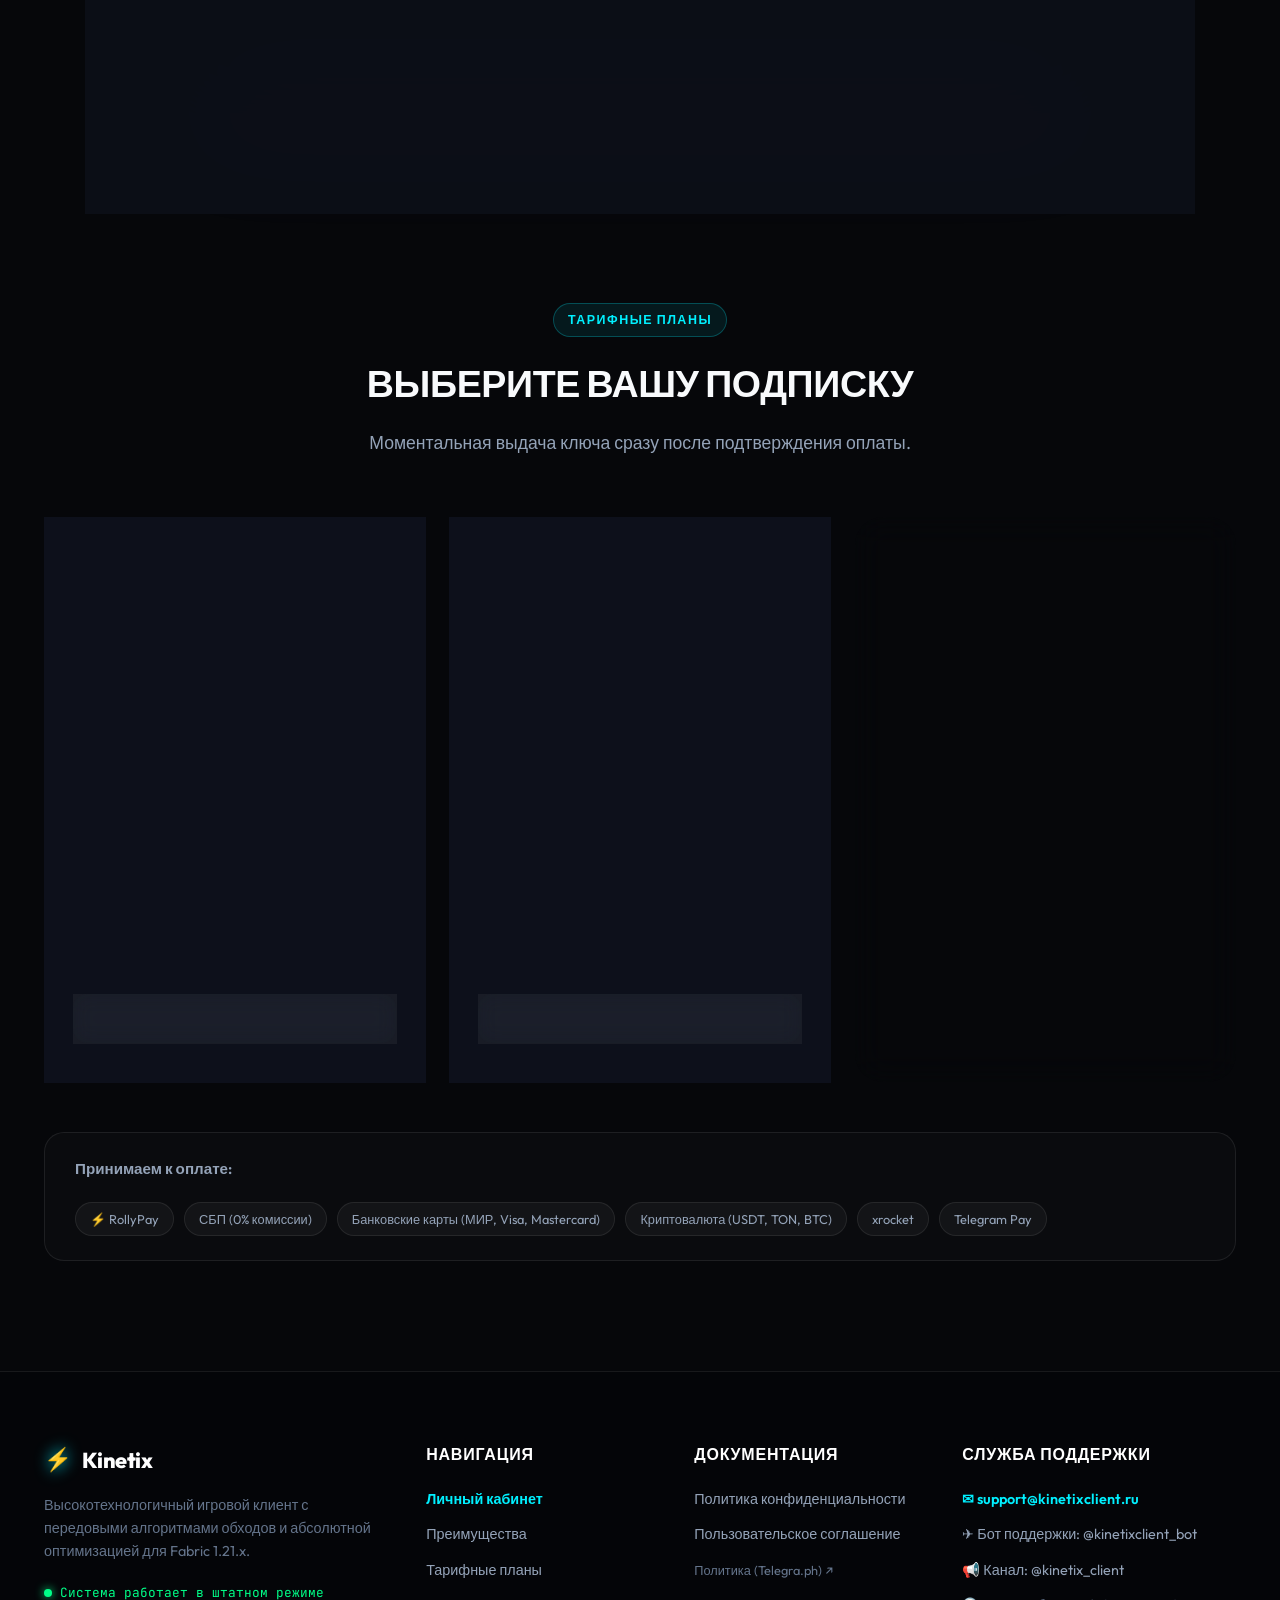
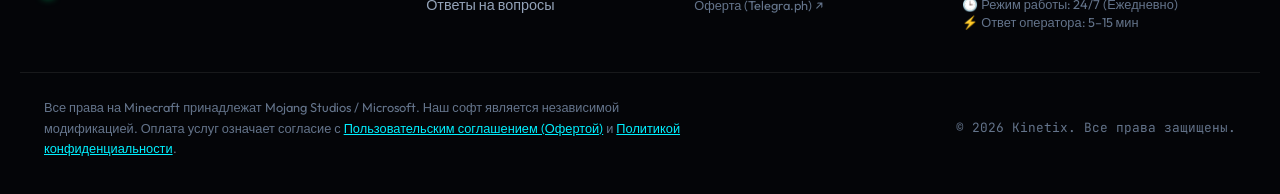
==== commit e261f93f: "Switch payment flow to RollyPay across site and bot" ====
--- a/index.html
+++ b/index.html
@@ -548,7 +548,7 @@
 
       <div class="modal-body">
         <p class="modal-instructions">
-          Выберите удобный способ связи для мгновенного получения ключа и инструкции:
+          Оплата через платёжный шлюз RollyPay с моментальной автоматической выдачей ключа:
         </p>
 
         <div class="payment-options">
@@ -559,8 +559,8 @@
               </svg>
             </div>
             <div class="pay-option-text">
-              <strong>Купить через Telegram (Автовыдача)</strong>
-              <span>RollyPay, СБП (0%), Карты РФ, Криптовалюта, xrocket</span>
+              <strong>⚡ Оплатить через RollyPay</strong>
+              <span>СБП (0%), Карты РФ (МИР), Криптовалюта, xrocket</span>
             </div>
             <span class="pay-arrow">→</span>
           </a>
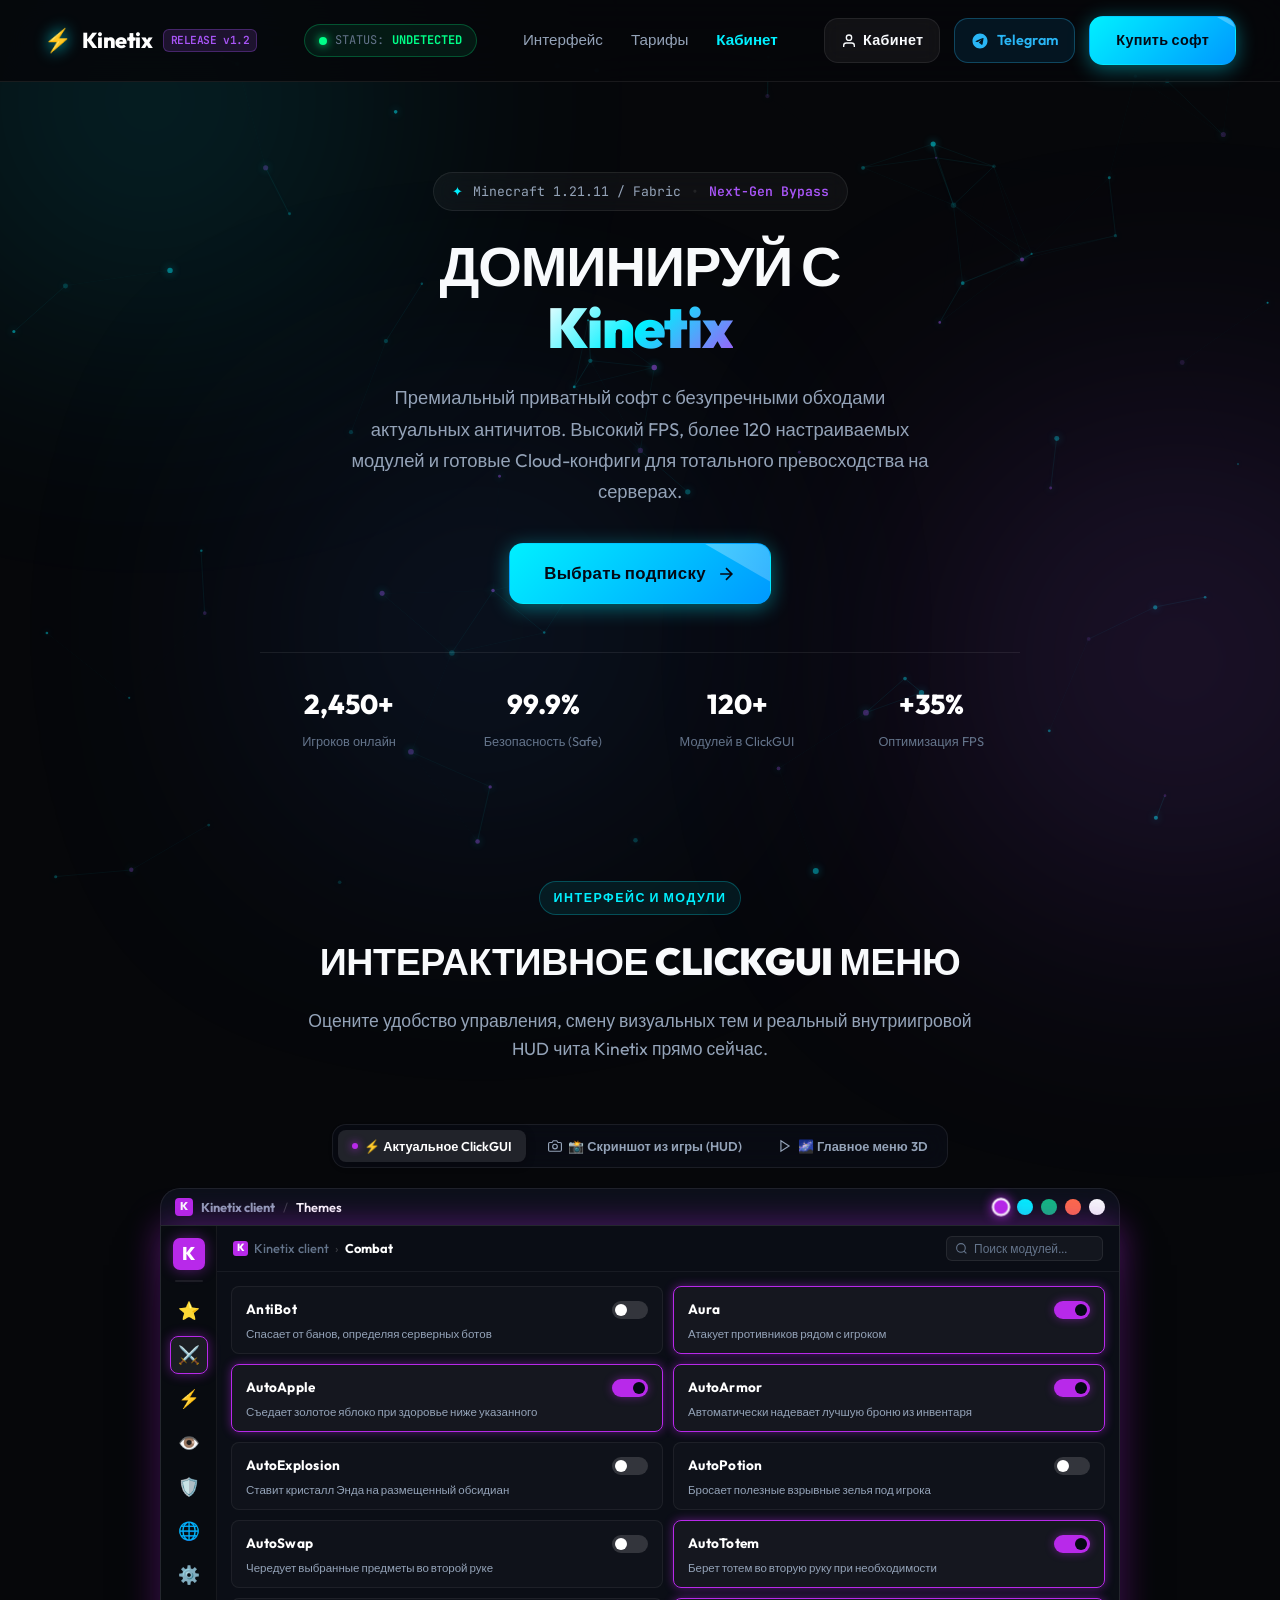
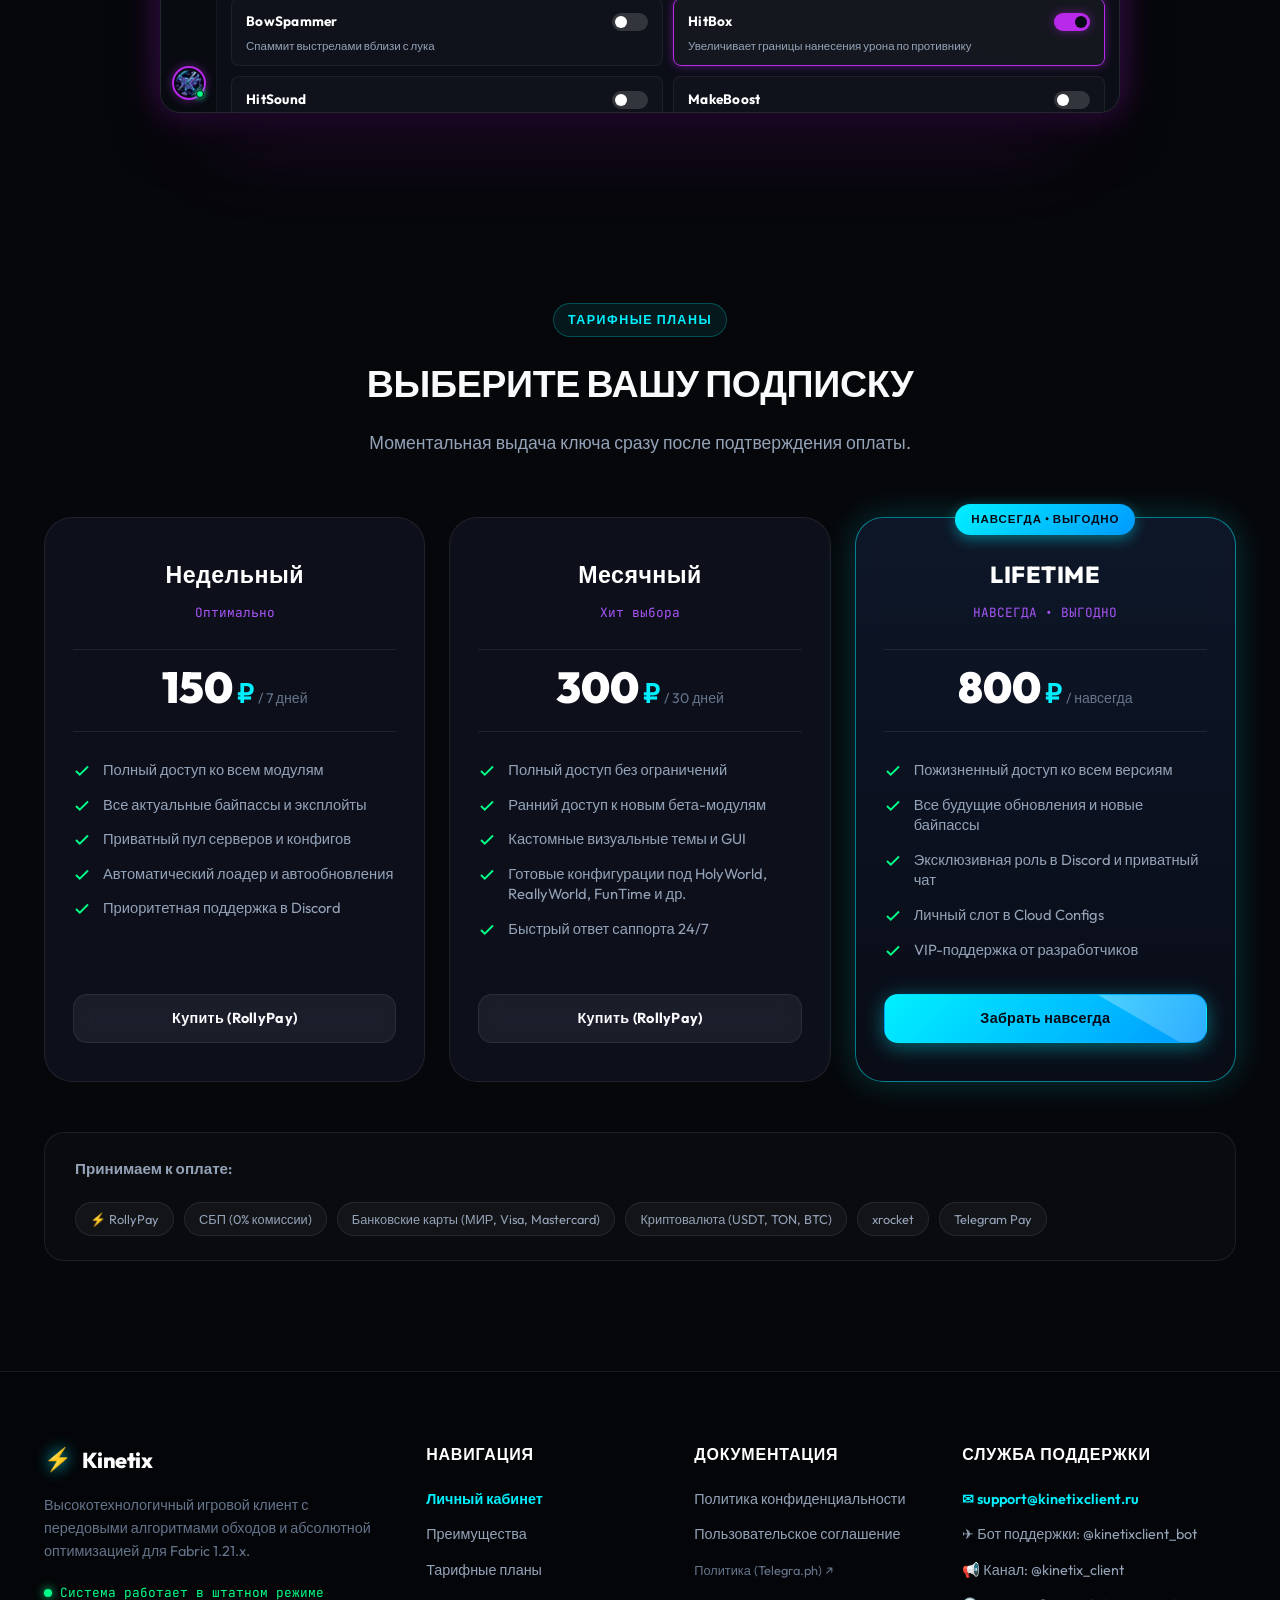
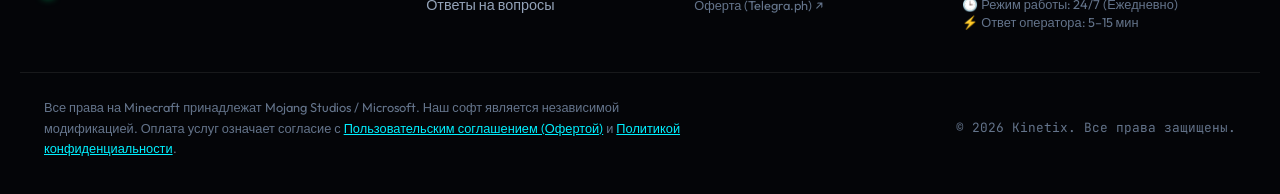
==== commit f4bfb33b: "Force cache refresh with v=2.2 for RollyPay scripts" ====
--- a/index.html
+++ b/index.html
@@ -595,7 +595,7 @@
   </div>
 
   <!-- Скрипты -->
-  <script src="config.js"></script>
-  <script src="script.js"></script>
+  <script src="config.js?v=2.2"></script>
+  <script src="script.js?v=2.2"></script>
 </body>
 </html>
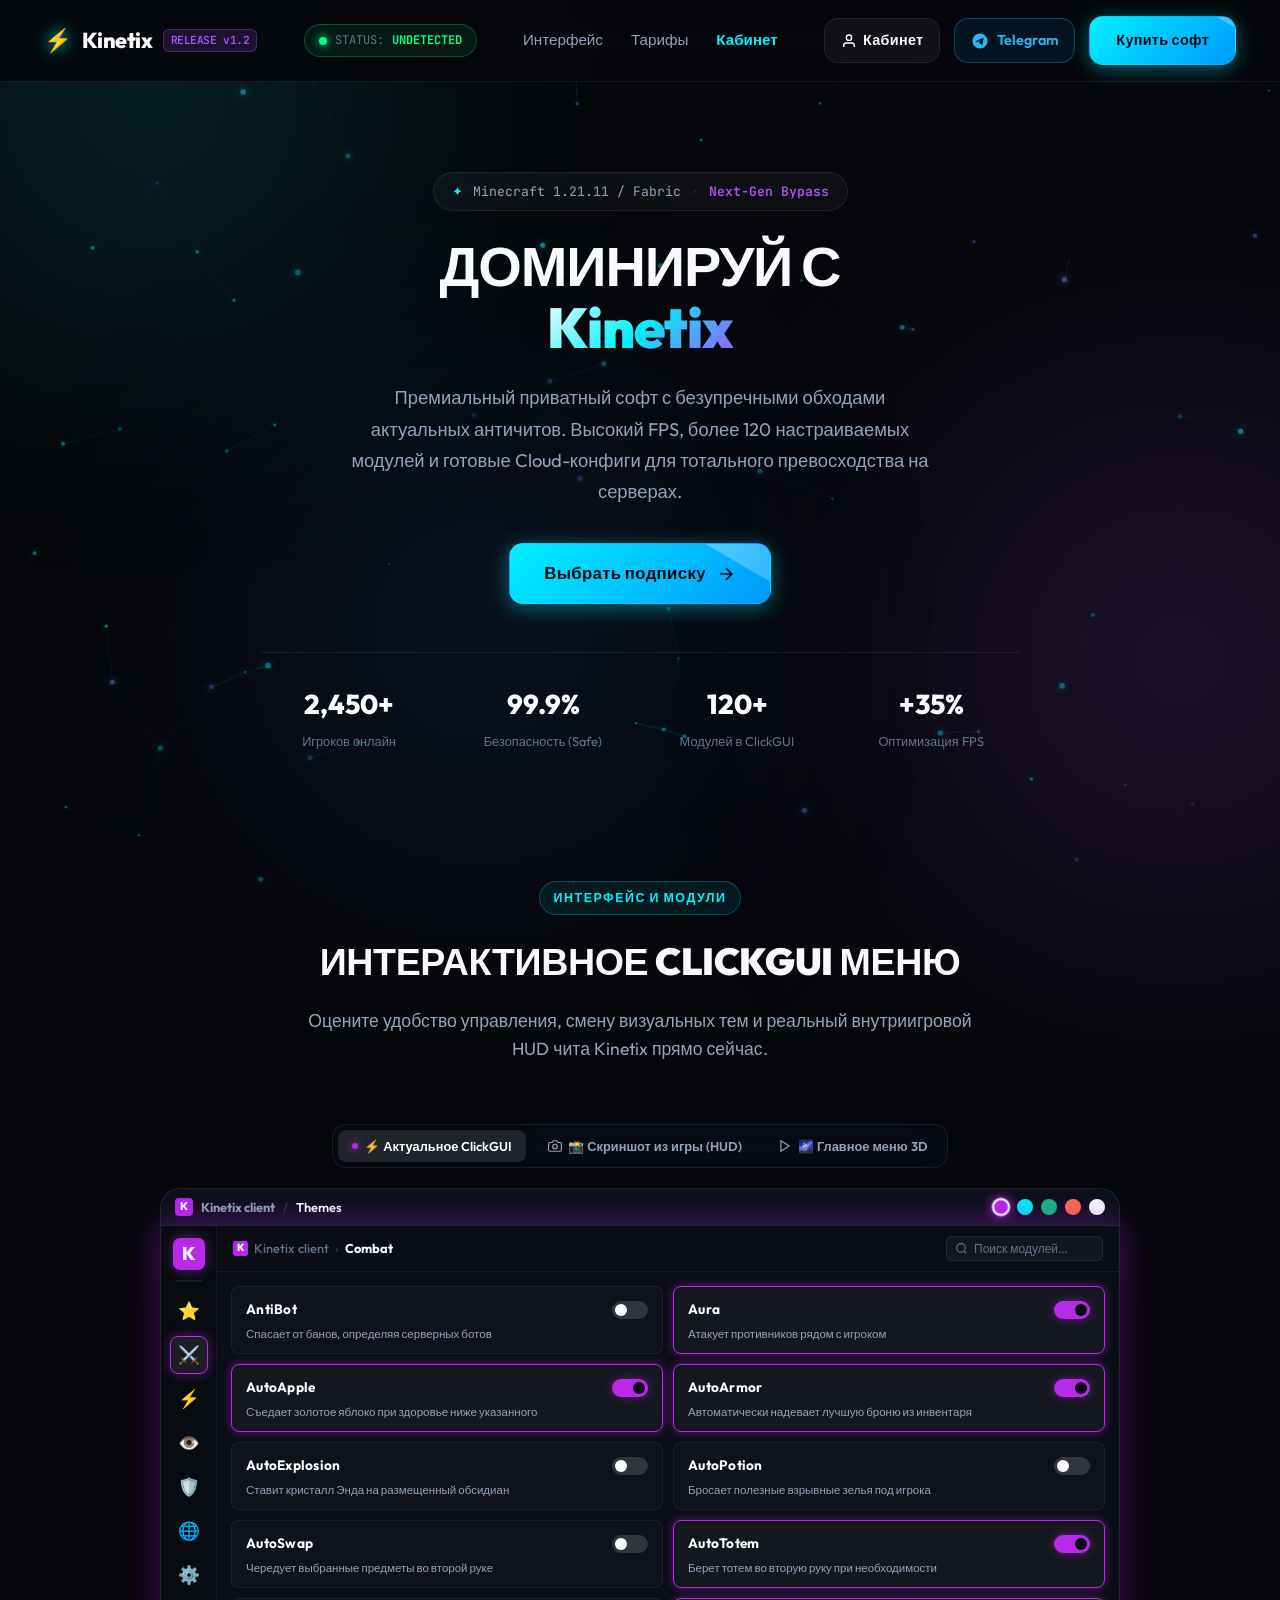
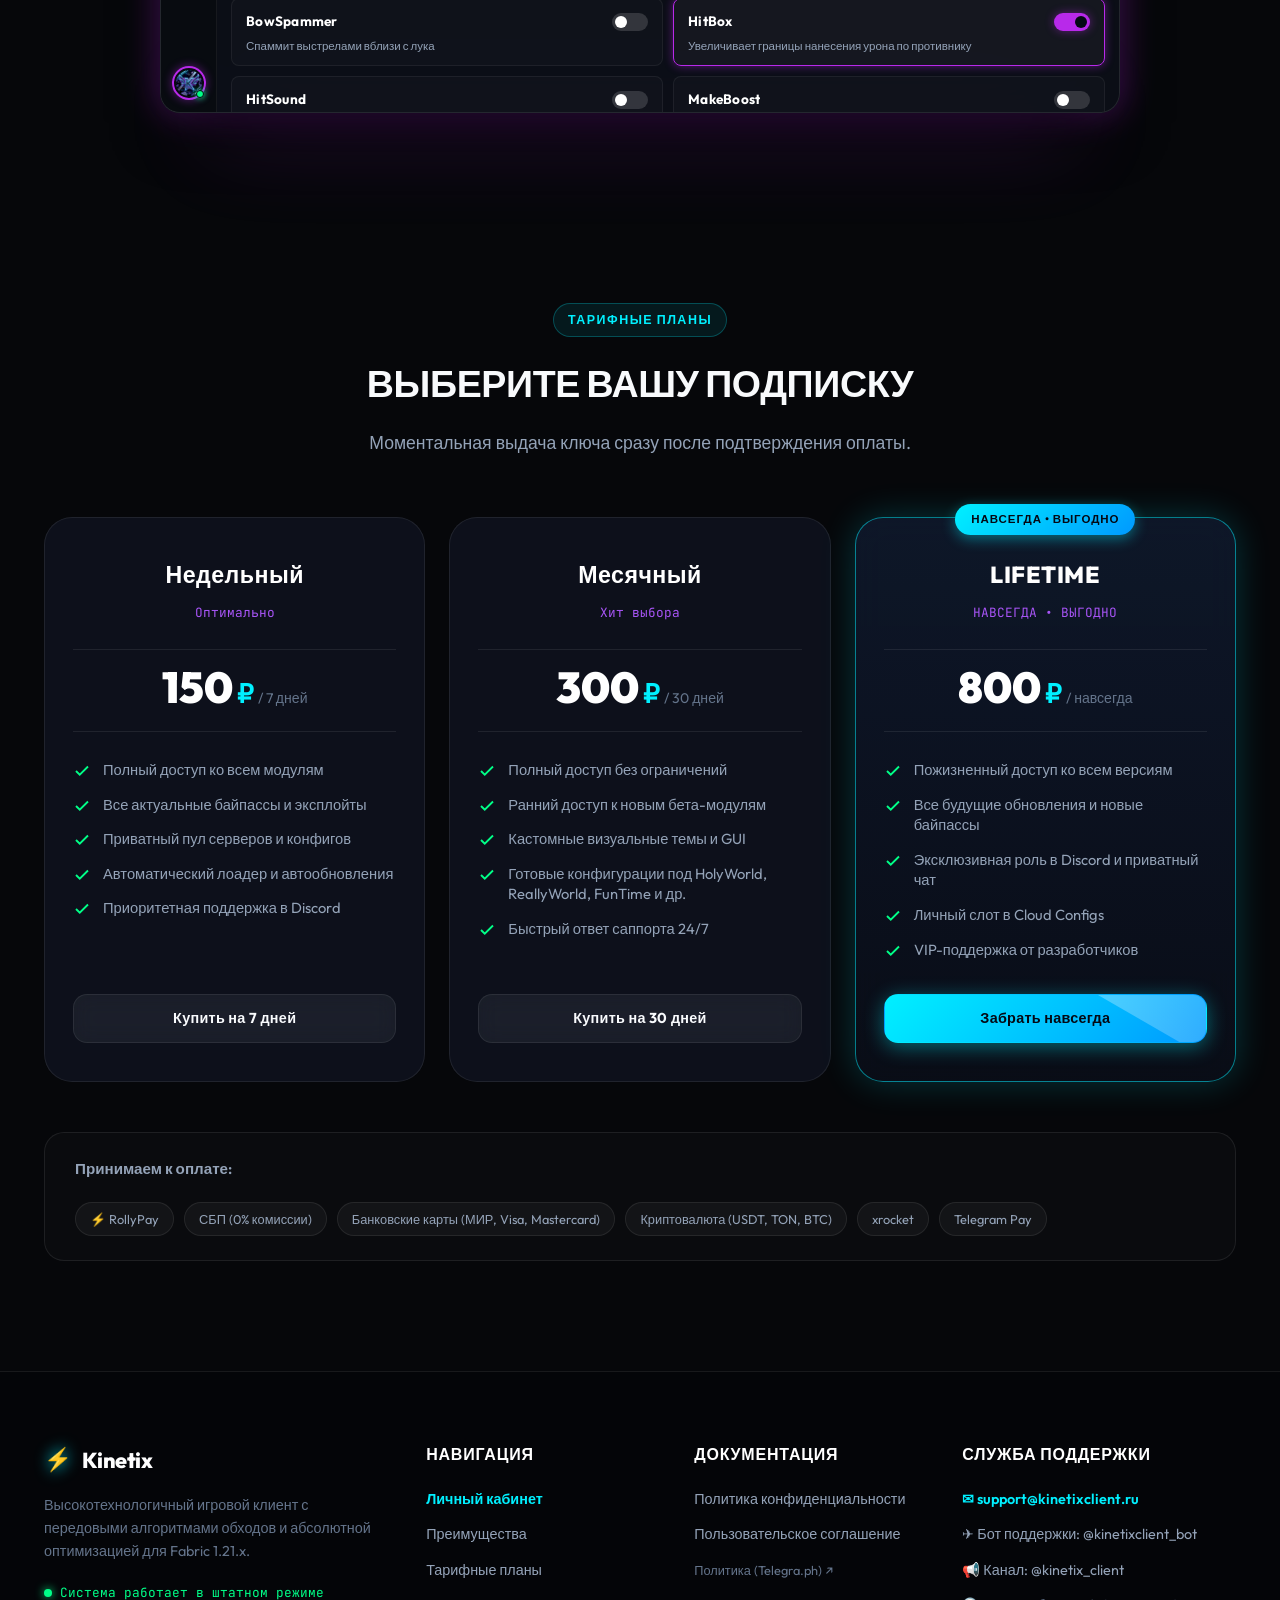
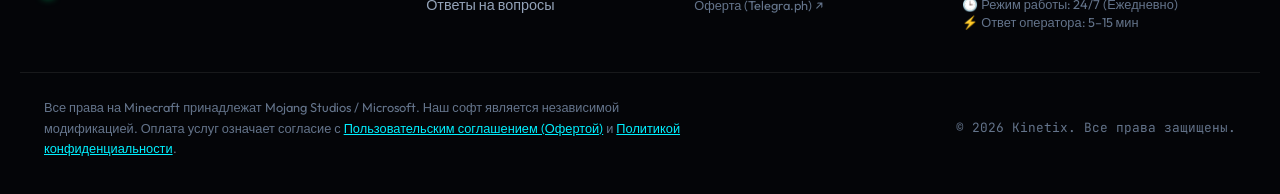
==== commit 5641ac8c: "Add website RollyPay checkout, remove Discord, require auth before purchase" ====
--- a/index.html
+++ b/index.html
@@ -548,32 +548,33 @@
 
       <div class="modal-body">
         <p class="modal-instructions">
-          Оплата через платёжный шлюз RollyPay с моментальной автоматической выдачей ключа:
+          Выберите удобный способ оплаты подписки:
         </p>
 
         <div class="payment-options">
+          <button type="button" class="pay-option site-option" id="modalPaySite">
+            <div class="pay-option-icon">
+              <svg width="22" height="22" viewBox="0 0 24 24" fill="none" stroke="currentColor" stroke-width="2">
+                <rect x="2" y="5" width="20" height="14" rx="2"/>
+                <line x1="2" y1="10" x2="22" y2="10"/>
+              </svg>
+            </div>
+            <div class="pay-option-text">
+              <strong id="modalPaySiteTitle">💳 Оплатить на сайте</strong>
+              <span id="modalPaySiteSub">СБП (0%), Карты РФ (МИР), Криптовалюта, xrocket</span>
+            </div>
+            <span class="pay-arrow" id="sitePayArrow">→</span>
+          </button>
+
           <a href="#" class="pay-option tg-option" id="modalPayTg" target="_blank" rel="noopener">
             <div class="pay-option-icon">
-              <svg width="24" height="24" viewBox="0 0 24 24" fill="currentColor">
+              <svg width="22" height="22" viewBox="0 0 24 24" fill="currentColor">
                 <path d="M12 2C6.48 2 2 6.48 2 12s4.48 10 10 10 10-4.48 10-10S17.52 2 12 2zm4.64 6.8c-.15 1.58-.8 5.42-1.13 7.19-.14.75-.42 1-.68 1.03-.58.05-1.02-.38-1.58-.75-.88-.58-1.38-.94-2.23-1.5-.99-.65-.35-1.01.22-1.59.15-.15 2.71-2.48 2.76-2.69a.2.2 0 00-.05-.18c-.06-.05-.14-.03-.21-.02-.09.02-1.49.95-4.22 2.79-.4.27-.76.41-1.08.4-.36-.01-1.04-.2-1.55-.37-.63-.2-1.12-.31-1.08-.66.02-.18.27-.36.75-.55 2.92-1.27 4.86-2.11 5.83-2.51 2.78-1.16 3.35-1.36 3.73-1.36.08 0 .27.02.39.12.1.08.13.19.14.27-.01.06.01.24 0 .38z"/>
               </svg>
             </div>
             <div class="pay-option-text">
-              <strong>⚡ Оплатить через RollyPay</strong>
-              <span>СБП (0%), Карты РФ (МИР), Криптовалюта, xrocket</span>
-            </div>
-            <span class="pay-arrow">→</span>
-          </a>
-
-          <a href="#" class="pay-option ds-option" id="modalPayDs" target="_blank" rel="noopener">
-            <div class="pay-option-icon">
-              <svg width="24" height="24" viewBox="0 0 24 24" fill="currentColor">
-                <path d="M20.317 4.37a19.791 19.791 0 0 0-4.885-1.515.074.074 0 0 0-.079.037c-.21.375-.444.864-.608 1.25a18.27 18.27 0 0 0-5.487 0 12.64 12.64 0 0 0-.617-1.25.077.077 0 0 0-.079-.037A19.736 19.736 0 0 0 3.677 4.37a.07.07 0 0 0-.032.027C.533 9.046-.32 13.58.099 18.057a.082.082 0 0 0 .031.057 19.9 19.9 0 0 0 5.993 3.03.078.078 0 0 0 .084-.028 14.09 14.09 0 0 0 1.226-1.994.076.076 0 0 0-.041-.106 13.107 13.107 0 0 1-1.872-.892.077.077 0 0 1-.008-.128 10.2 10.2 0 0 0 .372-.292.074.074 0 0 1 .077-.01c3.929 1.793 8.18 1.793 12.061 0a.074.074 0 0 1 .078.01c.12.098.246.198.373.292a.077.077 0 0 1-.006.127 12.299 12.299 0 0 1-1.873.894.077.077 0 0 0-.041.107c.36.698.772 1.362 1.225 1.993a.076.076 0 0 0 .084.028 19.839 19.839 0 0 0 6.002-3.03.077.077 0 0 0 .032-.054c.5-5.177-.838-9.674-3.549-13.66a.061.061 0 0 0-.031-.028z"/>
-              </svg>
-            </div>
-            <div class="pay-option-text">
-              <strong>Купить через Discord</strong>
-              <span>Создать тикет в канале #tickets</span>
+              <strong>✈️ Оплатить через Telegram</strong>
+              <span>Быстрый счет в боте @kinetixclient_bot</span>
             </div>
             <span class="pay-arrow">→</span>
           </a>
@@ -595,7 +596,7 @@
   </div>
 
   <!-- Скрипты -->
-  <script src="config.js?v=2.2"></script>
-  <script src="script.js?v=2.2"></script>
+  <script src="config.js?v=2.3"></script>
+  <script src="script.js?v=2.3"></script>
 </body>
 </html>
--- a/styles.css
+++ b/styles.css
@@ -1978,6 +1978,26 @@
   border: 1px solid transparent;
 }
 
+button.pay-option {
+  width: 100%;
+  font-family: inherit;
+  font-size: inherit;
+  cursor: pointer;
+  text-align: left;
+}
+
+.site-option {
+  background: rgba(0, 240, 255, 0.08);
+  border-color: rgba(0, 240, 255, 0.25);
+  color: #fff;
+}
+
+.site-option:hover {
+  background: rgba(0, 240, 255, 0.18);
+  border-color: #00f0ff;
+  transform: translateX(4px);
+}
+
 .tg-option {
   background: rgba(41, 182, 246, 0.08);
   border-color: rgba(41, 182, 246, 0.25);
